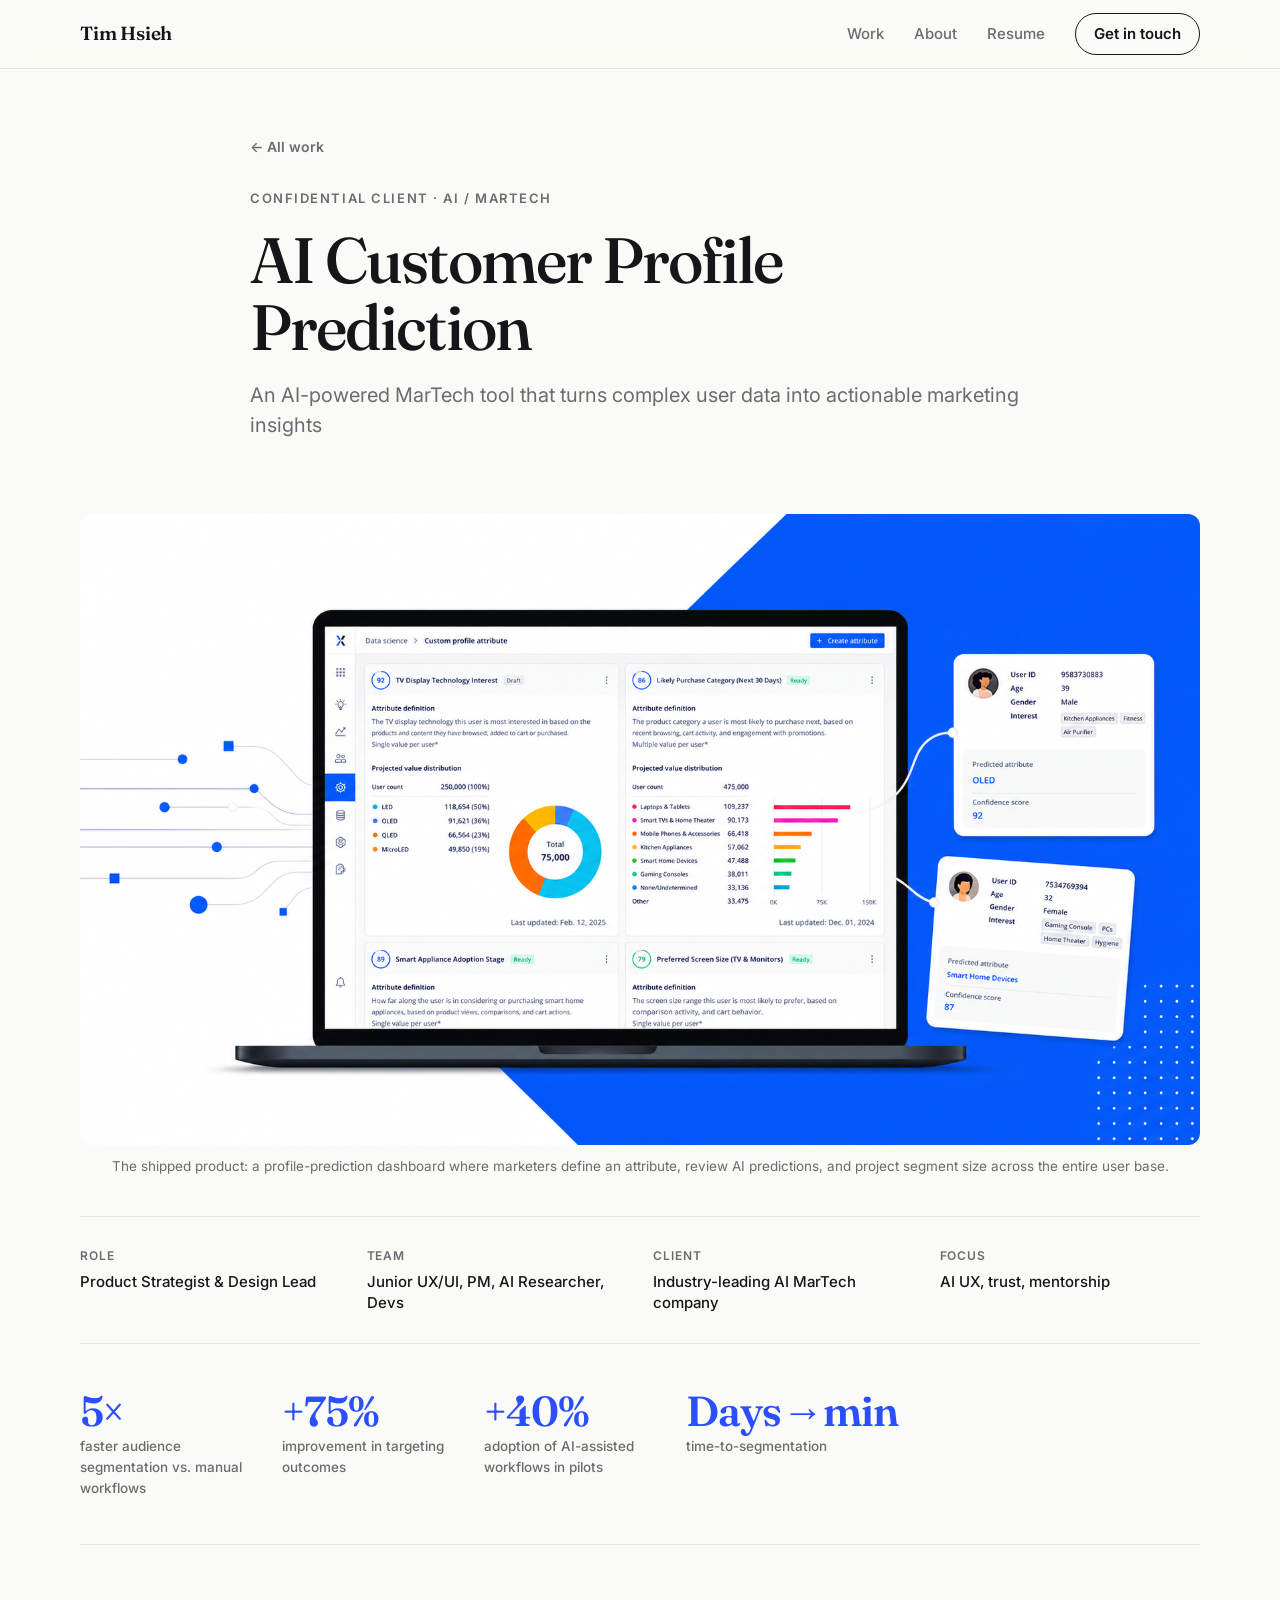
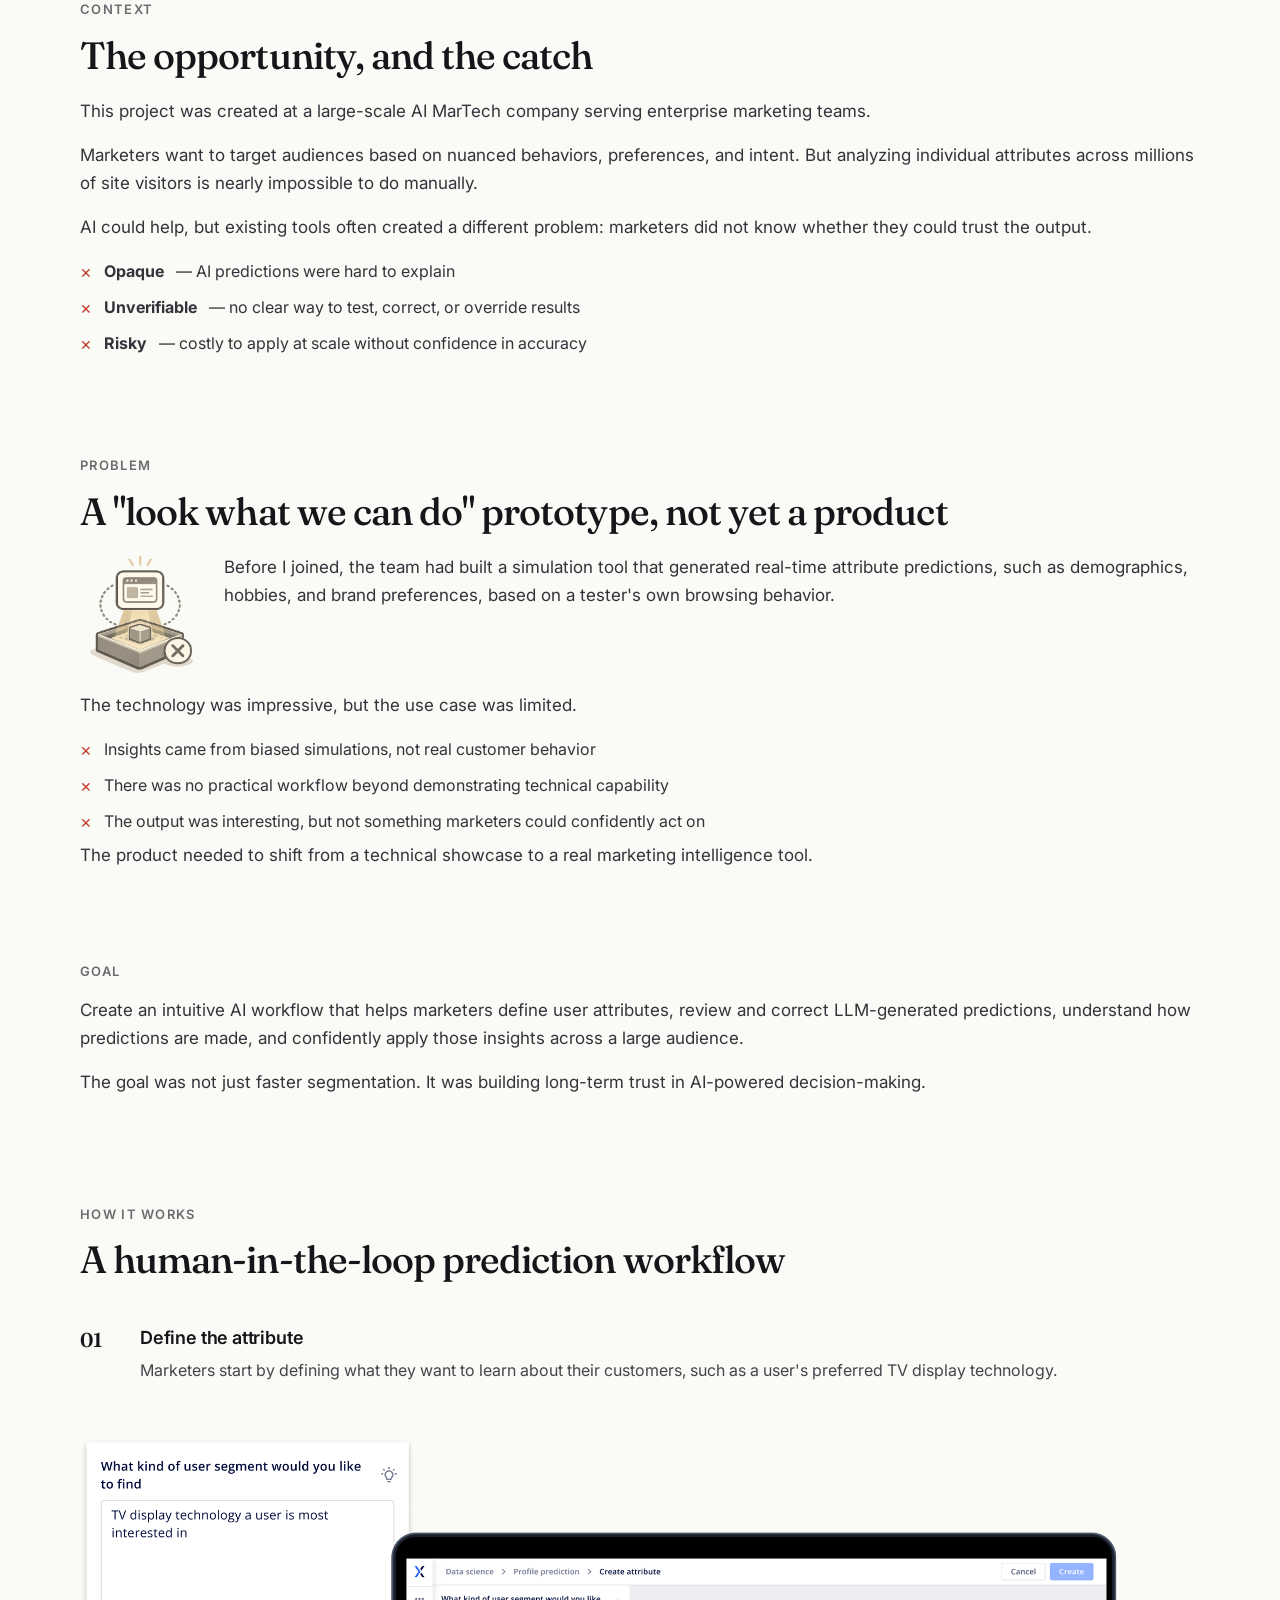
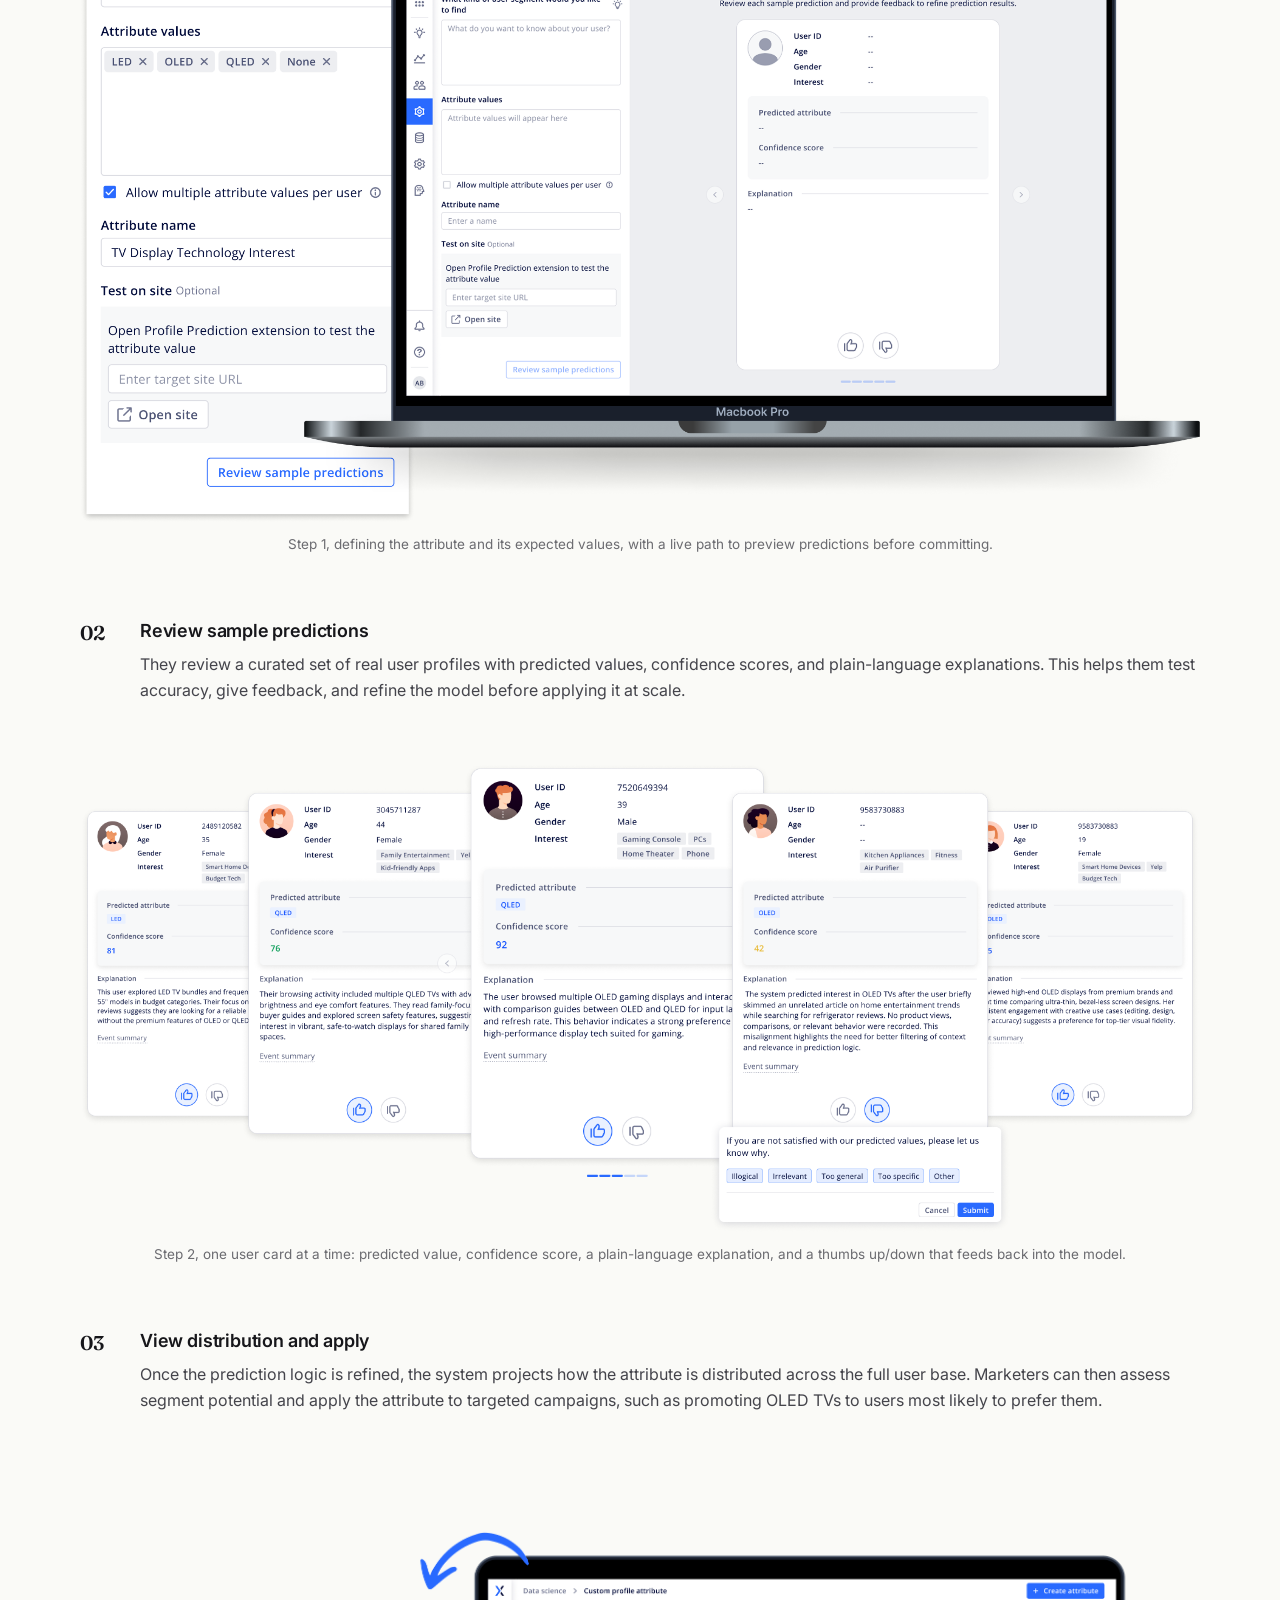
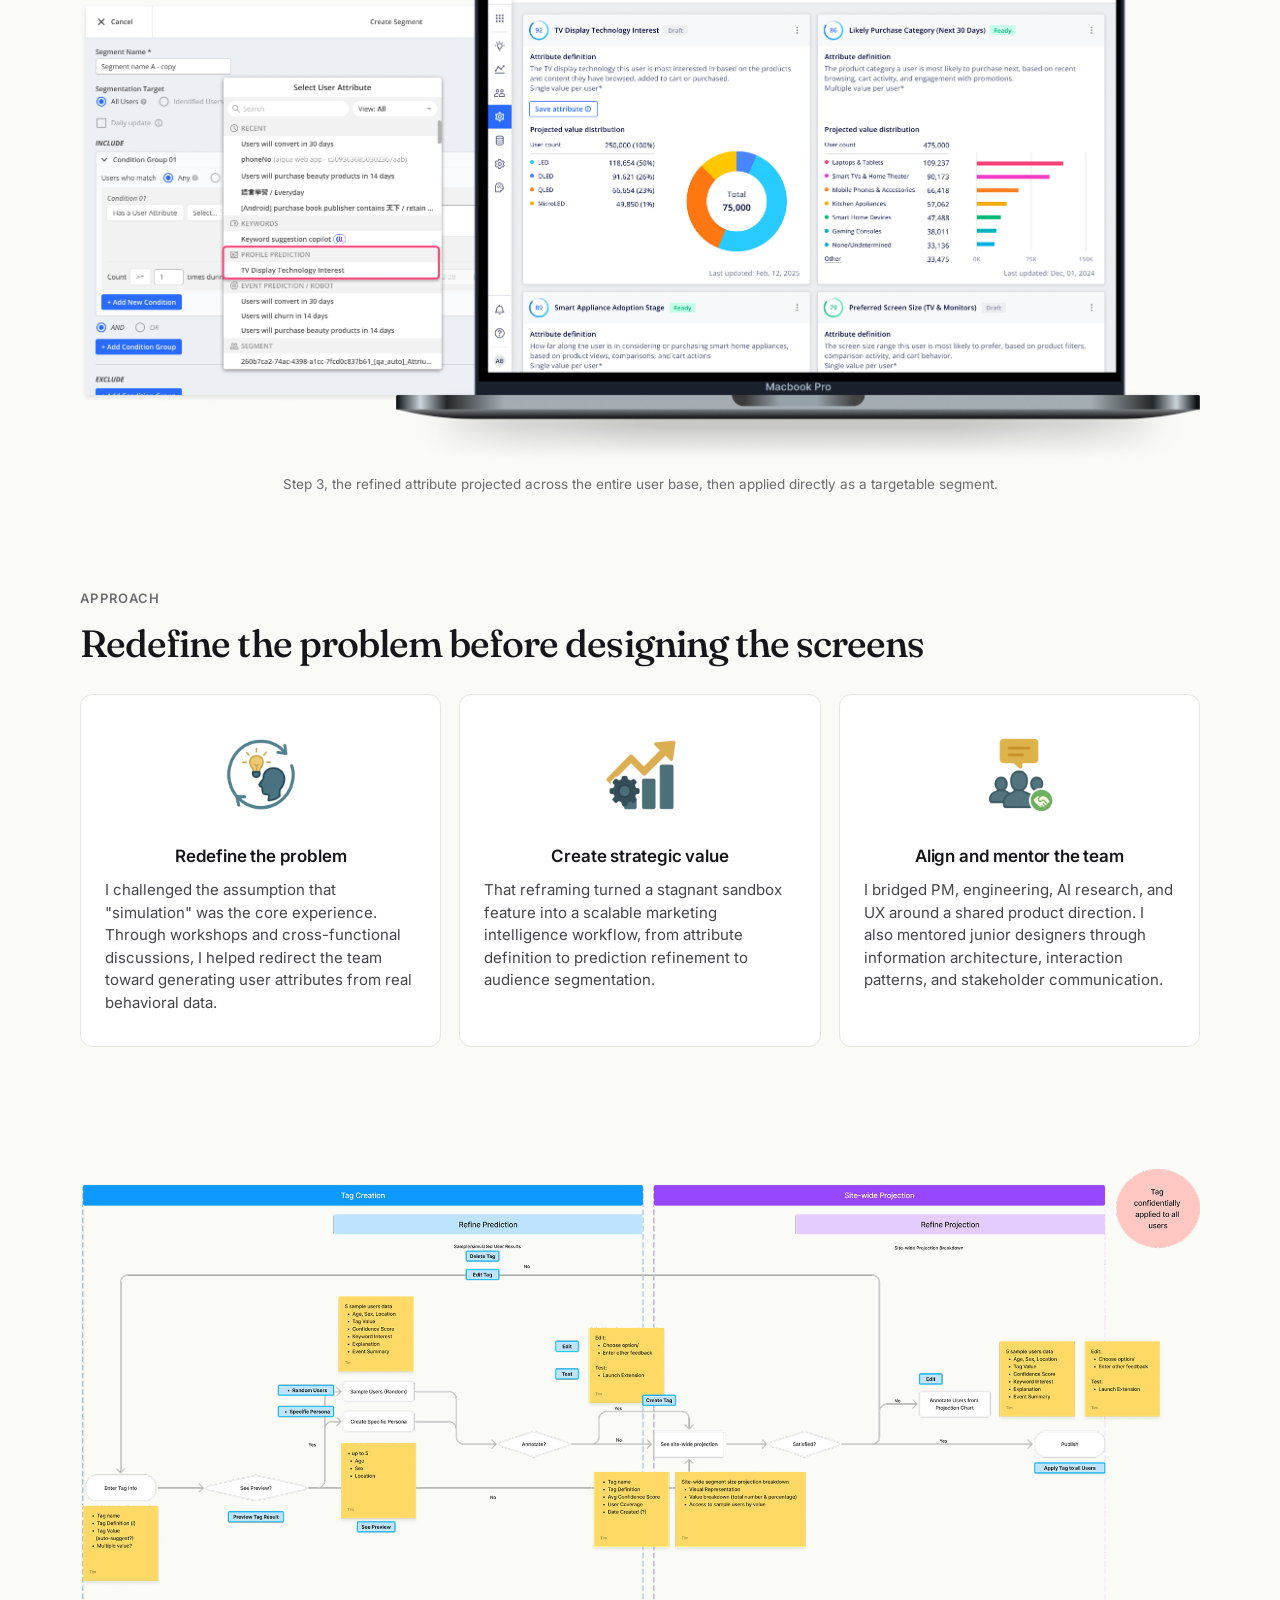
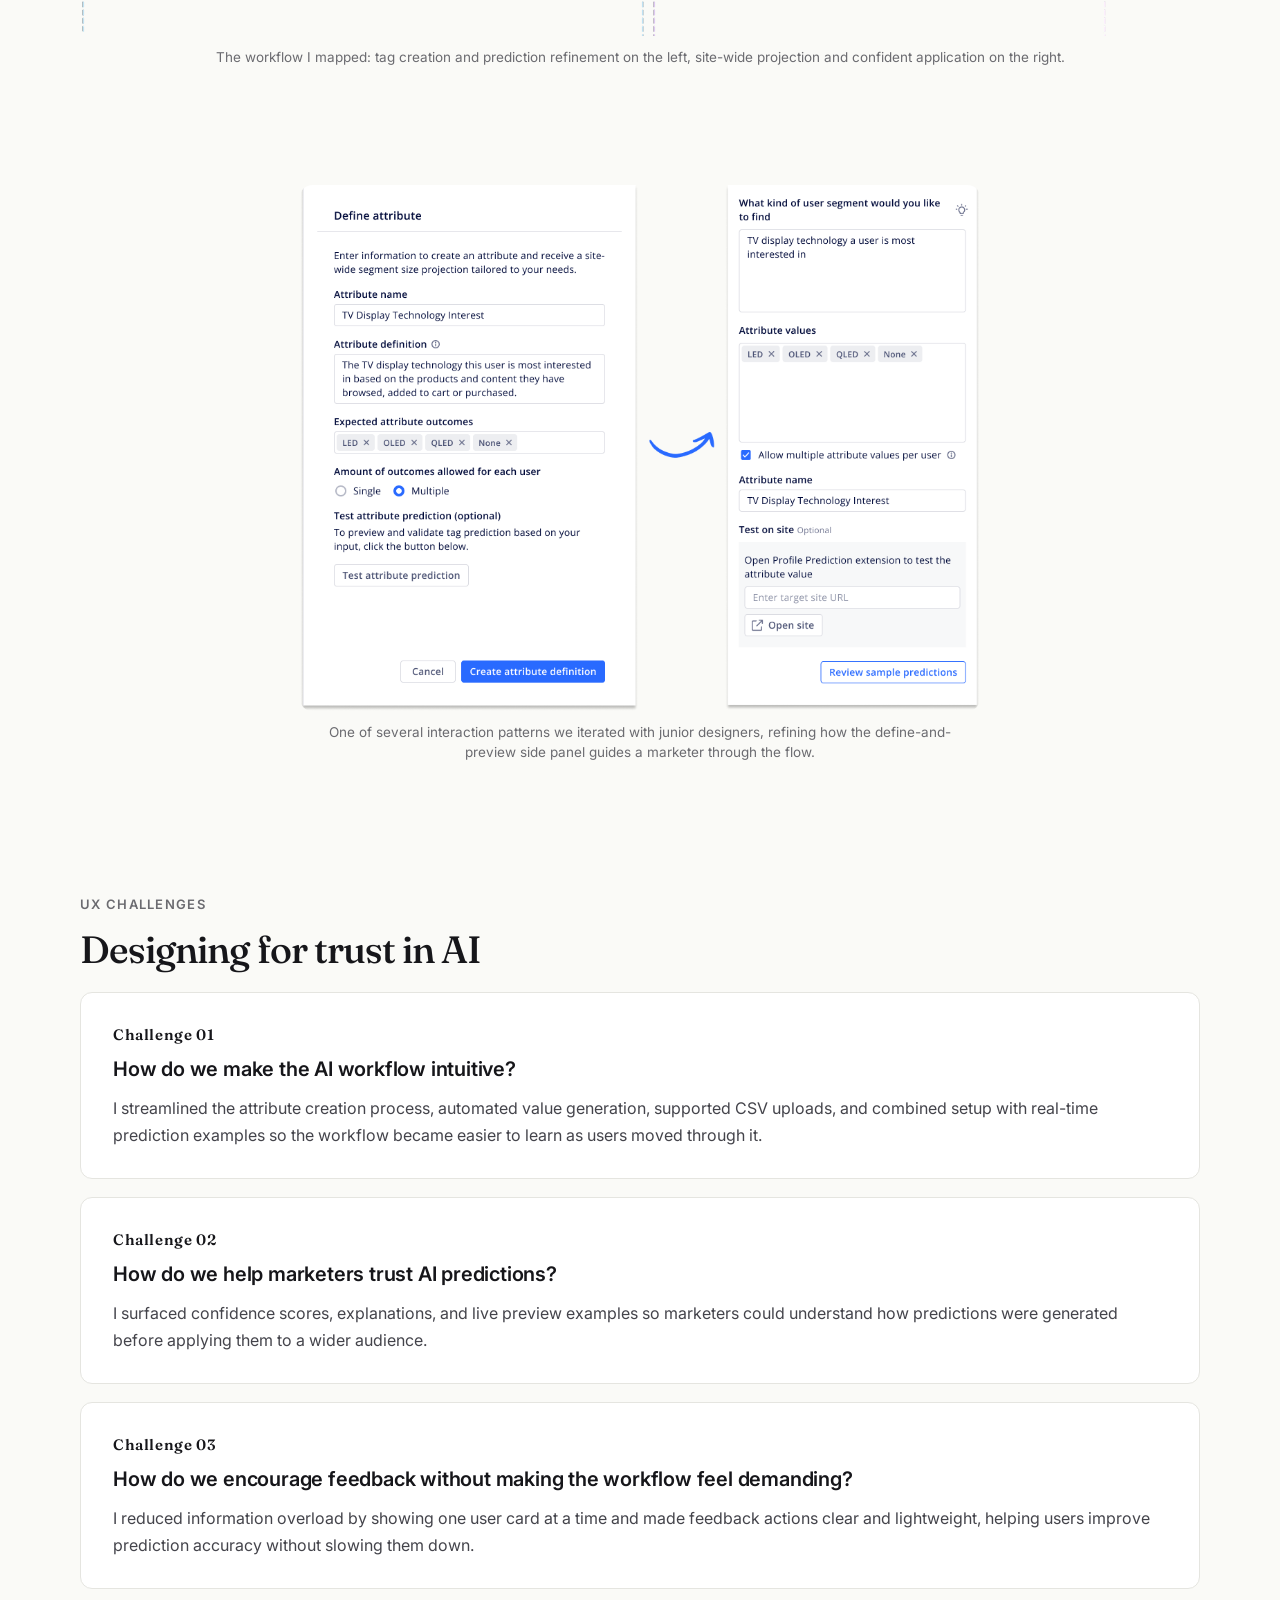
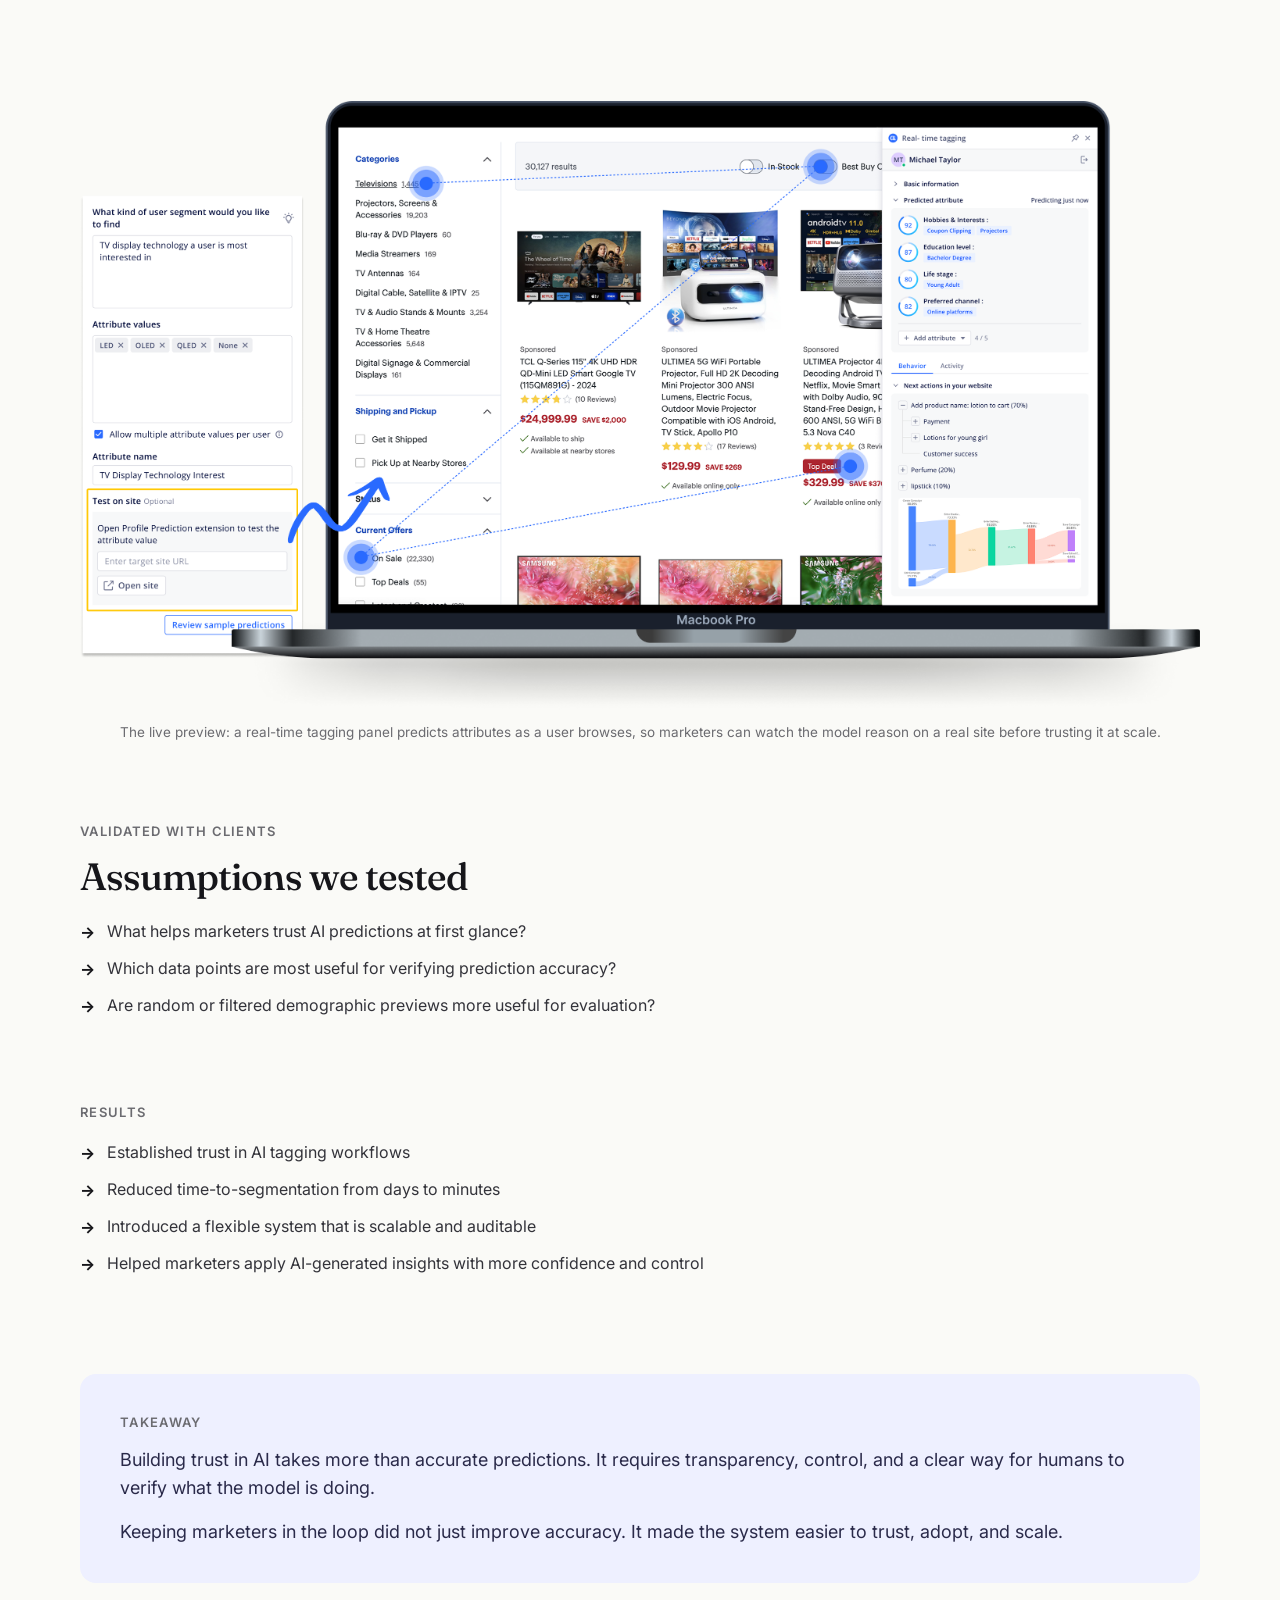
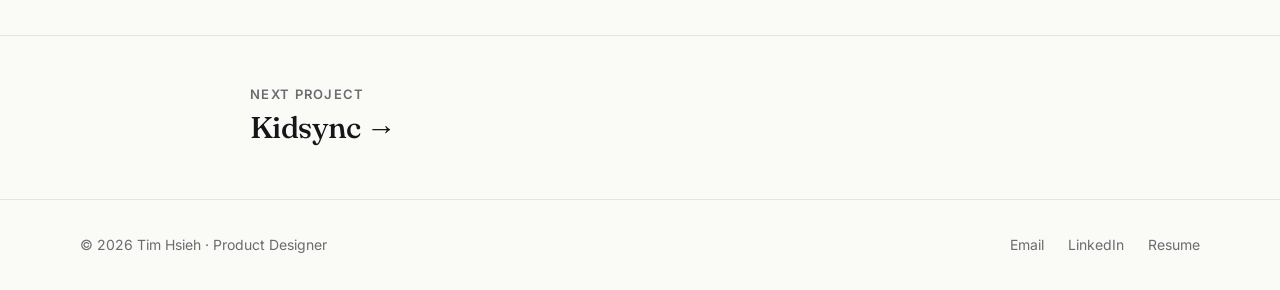
==== ai-profile-prediction.html @ 58801190 "Make Prediction goal a standalone section" ====
<!DOCTYPE html>
<html lang="en">
<head>
<meta charset="UTF-8" />
<meta name="viewport" content="width=device-width, initial-scale=1.0" />
<title>AI Customer Profile Prediction — Tim Hsieh</title>
<meta name="description" content="An AI marketing-intelligence tool that turns complex user data into trustworthy, actionable segments through human-in-the-loop validation. 5x faster segmentation, +75% targeting precision." />
<link rel="preconnect" href="https://fonts.googleapis.com" />
<link rel="preconnect" href="https://fonts.gstatic.com" crossorigin />
<link href="https://fonts.googleapis.com/css2?family=Fraunces:opsz,wght@9..144,400;9..144,500;9..144,600&family=Inter:wght@400;500;600;700&display=swap" rel="stylesheet" />
<link rel="stylesheet" href="styles.css" />
</head>
<body>
<header>
  <div class="wrap nav">
    <a href="index.html" class="brand">Tim Hsieh</a>
    <nav class="nav-links" id="navLinks">
      <a href="index.html#work">Work</a>
      <a href="index.html#about">About</a>
      <a href="Tim_Hsieh_ProductDesigner_Resume.pdf" target="_blank" rel="noopener">Resume</a>
      <a href="index.html#contact" class="nav-cta">Get in touch</a>
    </nav>
    <button class="menu-btn" id="menuBtn" aria-label="Open menu">
      <svg width="20" height="14" viewBox="0 0 20 14" fill="none" aria-hidden="true"><rect width="20" height="2" rx="1" fill="currentColor"/><rect y="6" width="20" height="2" rx="1" fill="currentColor"/><rect y="12" width="20" height="2" rx="1" fill="currentColor"/></svg>
    </button>
  </div>
</header>

<main>
<section class="cs-hero">
  <div class="read">
    <a href="index.html#work" class="cs-back">← All work</a>
    <div class="cs-kicker">Confidential client · AI / MarTech</div>
    <h1>AI Customer Profile Prediction</h1>
    <p class="sub">An AI-powered MarTech tool that turns complex user data into actionable marketing insights</p>
  </div>
</section>

<figure class="cs-fig-wide">
  <img src="img/ai-cover.png" alt="Profile prediction dashboard with projected value distributions and sample user cards" />
  <figcaption>The shipped product: a profile-prediction dashboard where marketers define an attribute, review AI predictions, and project segment size across the entire user base.</figcaption>
</figure>

<div class="wrap">
  <div class="summary">
    <div class="summary-grid">
      <div class="sm"><span class="k">Role</span><span class="v">Product Strategist &amp; Design Lead</span></div>
      <div class="sm"><span class="k">Team</span><span class="v">Junior UX/UI, PM, AI Researcher, Devs</span></div>
      <div class="sm"><span class="k">Client</span><span class="v">Industry-leading AI MarTech company</span></div>
      <div class="sm"><span class="k">Focus</span><span class="v">AI UX, trust, mentorship</span></div>
    </div>
  </div>
</div>

<div class="wrap">
  <div class="metric-band">
    <div class="metric-grid">
      <div class="metric"><span class="n">5×</span><span class="l">faster audience segmentation vs. manual workflows</span></div>
      <div class="metric"><span class="n">+75%</span><span class="l">improvement in targeting outcomes</span></div>
      <div class="metric"><span class="n">+40%</span><span class="l">adoption of AI-assisted workflows in pilots</span></div>
      <div class="metric"><span class="n">Days→min</span><span class="l">time-to-segmentation</span></div>
    </div>
  </div>
</div>

<section class="cs-section">
  <div class="cs-body">
    <div class="eyebrow-sm">Context</div>
    <h2>The opportunity, and the catch</h2>
    <p>This project was created at a large-scale AI MarTech company serving enterprise marketing teams.</p>
    <p>Marketers want to target audiences based on nuanced behaviors, preferences, and intent. But analyzing individual attributes across millions of site visitors is nearly impossible to do manually.</p>
    <p>AI could help, but existing tools often created a different problem: marketers did not know whether they could trust the output.</p>
    <ul class="painlist">
      <li><strong>Opaque</strong> — AI predictions were hard to explain</li>
      <li><strong>Unverifiable</strong> — no clear way to test, correct, or override results</li>
      <li><strong>Risky</strong> — costly to apply at scale without confidence in accuracy</li>
    </ul>
  </div>
</section>

<section class="cs-section tight">
  <div class="cs-body">
    <div class="eyebrow-sm">Problem</div>
    <h2>A "look what we can do" prototype, not yet a product</h2>
    <p style="display:flex;align-items:flex-start;gap:24px"><img src="img/icon-launch.png" alt="" style="width:120px;height:120px;flex-shrink:0;margin-top:2px" /><span>Before I joined, the team had built a simulation tool that generated real-time attribute predictions, such as demographics, hobbies, and brand preferences, based on a tester's own browsing behavior.</span></p>
    <p>The technology was impressive, but the use case was limited.</p>
    <ul class="painlist">
      <li>Insights came from biased simulations, not real customer behavior</li>
      <li>There was no practical workflow beyond demonstrating technical capability</li>
      <li>The output was interesting, but not something marketers could confidently act on</li>
    </ul>
    <p>The product needed to shift from a technical showcase to a real marketing intelligence tool.</p>
  </div>
</section>

<section class="cs-section tight">
  <div class="cs-body">
    <div class="eyebrow-sm">Goal</div>
    <p>Create an intuitive AI workflow that helps marketers define user attributes, review and correct LLM-generated predictions, understand how predictions are made, and confidently apply those insights across a large audience.</p>
    <p>The goal was not just faster segmentation. It was building long-term trust in AI-powered decision-making.</p>
  </div>
</section>

<section class="cs-section">
  <div class="cs-body">
    <div class="eyebrow-sm">How it works</div>
    <h2>A human-in-the-loop prediction workflow</h2>
    <div class="step">
      <div class="si">01</div>
      <div><h3>Define the attribute</h3><p>Marketers start by defining what they want to learn about their customers, such as a user's preferred TV display technology.</p></div>
    </div>
  </div>
  <figure class="cs-fig-wide">
    <img src="img/ai-define.png" alt="Define attribute screen: naming the attribute, setting values, and previewing predictions" />
    <figcaption>Step 1, defining the attribute and its expected values, with a live path to preview predictions before committing.</figcaption>
  </figure>
  <div class="cs-body">
    <div class="step">
      <div class="si">02</div>
      <div><h3>Review sample predictions</h3><p>They review a curated set of real user profiles with predicted values, confidence scores, and plain-language explanations. This helps them test accuracy, give feedback, and refine the model before applying it at scale.</p></div>
    </div>
  </div>
  <figure class="cs-fig-wide">
    <img src="img/ai-review-cards.png" alt="Sample prediction cards showing predicted attribute, confidence score, explanation, and thumbs feedback" />
    <figcaption>Step 2, one user card at a time: predicted value, confidence score, a plain-language explanation, and a thumbs up/down that feeds back into the model.</figcaption>
  </figure>
  <div class="cs-body">
    <div class="step">
      <div class="si">03</div>
      <div><h3>View distribution and apply</h3><p>Once the prediction logic is refined, the system projects how the attribute is distributed across the full user base. Marketers can then assess segment potential and apply the attribute to targeted campaigns, such as promoting OLED TVs to users most likely to prefer them.</p></div>
    </div>
  </div>
</section>

<figure class="cs-fig-wide">
    <img src="img/ai-segmentation.png" alt="Site-wide projected value distribution across the full user base, ready to apply as a segment" />
    <figcaption>Step 3, the refined attribute projected across the entire user base, then applied directly as a targetable segment.</figcaption>
  </figure>

<section class="cs-section">
  <div class="cs-body">
    <div class="eyebrow-sm">Approach</div>
    <h2>Redefine the problem before designing the screens</h2>
    <div class="pillars">
      <div class="pillar">
        <img src="img/icon-ideation.png" alt="" />
        <h3>Redefine the problem</h3>
        <p>I challenged the assumption that "simulation" was the core experience. Through workshops and cross-functional discussions, I helped redirect the team toward generating user attributes from real behavioral data.</p>
      </div>
      <div class="pillar">
        <img src="img/icon-growth.png" alt="" />
        <h3>Create strategic value</h3>
        <p>That reframing turned a stagnant sandbox feature into a scalable marketing intelligence workflow, from attribute definition to prediction refinement to audience segmentation.</p>
      </div>
      <div class="pillar">
        <img src="img/icon-collaboration.png" alt="" />
        <h3>Align and mentor the team</h3>
        <p>I bridged PM, engineering, AI research, and UX around a shared product direction. I also mentored junior designers through information architecture, interaction patterns, and stakeholder communication.</p>
      </div>
    </div>
  </div>
</section>

<figure class="cs-fig-wide">
    <img src="img/ai-flow.png" alt="End-to-end flow from tag creation and prediction refinement to site-wide projection" />
    <figcaption>The workflow I mapped: tag creation and prediction refinement on the left, site-wide projection and confident application on the right.</figcaption>
  </figure>

<section class="cs-section tight">
  <figure class="cs-fig">
    <img src="img/ai-sidepanel.png" alt="Iteration on the side-panel layout for defining an attribute and previewing predictions" />
    <figcaption>One of several interaction patterns we iterated with junior designers, refining how the define-and-preview side panel guides a marketer through the flow.</figcaption>
  </figure>
</section>

<section class="cs-section">
  <div class="cs-body">
    <div class="eyebrow-sm">UX challenges</div>
    <h2>Designing for trust in AI</h2>

    <div class="challenge">
      <div class="num">Challenge 01</div>
      <h3>How do we make the AI workflow intuitive?</h3>
      <p>I streamlined the attribute creation process, automated value generation, supported CSV uploads, and combined setup with real-time prediction examples so the workflow became easier to learn as users moved through it.</p>
    </div>

    <div class="challenge">
      <div class="num">Challenge 02</div>
      <h3>How do we help marketers trust AI predictions?</h3>
      <p>I surfaced confidence scores, explanations, and live preview examples so marketers could understand how predictions were generated before applying them to a wider audience.</p>
    </div>

    <div class="challenge">
      <div class="num">Challenge 03</div>
      <h3>How do we encourage feedback without making the workflow feel demanding?</h3>
      <p>I reduced information overload by showing one user card at a time and made feedback actions clear and lightweight, helping users improve prediction accuracy without slowing them down.</p>
    </div>
  </div>
</section>

<figure class="cs-fig-wide">
    <img src="img/ai-realtime-test.png" alt="Real-time tagging extension predicting attributes live as a user browses a retail site" />
    <figcaption>The live preview: a real-time tagging panel predicts attributes as a user browses, so marketers can watch the model reason on a real site before trusting it at scale.</figcaption>
  </figure>

<section class="cs-section tight">
  <div class="cs-body">
    <div class="eyebrow-sm">Validated with clients</div>
    <h2>Assumptions we tested</h2>
    <ul class="winlist">
      <li>What helps marketers trust AI predictions at first glance?</li>
      <li>Which data points are most useful for verifying prediction accuracy?</li>
      <li>Are random or filtered demographic previews more useful for evaluation?</li>
    </ul>
  </div>
</section>

<section class="cs-section tight">
  <div class="cs-body">
    <div class="eyebrow-sm">Results</div>
    <ul class="winlist">
      <li>Established trust in AI tagging workflows</li>
      <li>Reduced time-to-segmentation from days to minutes</li>
      <li>Introduced a flexible system that is scalable and auditable</li>
      <li>Helped marketers apply AI-generated insights with more confidence and control</li>
    </ul>
  </div>
</section>

<section class="cs-section tight">
  <div class="cs-body">
    <div class="takeaway">
      <div class="eyebrow-sm">Takeaway</div>
      <p>Building trust in AI takes more than accurate predictions. It requires transparency, control, and a clear way for humans to verify what the model is doing.</p>
      <p>Keeping marketers in the loop did not just improve accuracy. It made the system easier to trust, adopt, and scale.</p>
    </div>
  </div>
</section>
</main>

<div class="cs-next">
  <div class="read">
    <a href="kidsync.html">
      <div>
        <div class="lab">Next project</div>
        <div class="ttl">Kidsync →</div>
      </div>
    </a>
  </div>
</div>

<footer>
  <div class="wrap foot">
    <span>© 2026 Tim Hsieh · Product Designer</span>
    <div class="foot-links">
      <a href="mailto:tim.hsieh.design@gmail.com">Email</a>
      <a href="https://linkedin.com/in/timhdesign" target="_blank" rel="noopener">LinkedIn</a>
      <a href="Tim_Hsieh_ProductDesigner_Resume.pdf" target="_blank" rel="noopener">Resume</a>
    </div>
  </div>
</footer>

<script>
  const btn=document.getElementById('menuBtn');
  const links=document.getElementById('navLinks');
  btn.addEventListener('click',()=>links.classList.toggle('open'));
  links.querySelectorAll('a').forEach(a=>a.addEventListener('click',()=>links.classList.remove('open')));
</script>
</body>
</html>
---- styles.css ----
/* ============================================================
   Tim Hsieh — Portfolio shared styles
   ============================================================ */
:root{
  --ink:#16161A;
  --paper:#FAFAF7;
  --accent:#2B4EFF;
  --accent-hover:#1a3de0;
  --accent-soft:#eef0ff;
  --muted:#6B6B70;
  --hair:#E5E5E0;
  --card:#FFFFFF;
  --maxw:1200px;
  --readw:860px;
  --pad:clamp(16px,4vw,40px);
  --display:"Fraunces",Georgia,serif;
  --body:"Inter",system-ui,-apple-system,sans-serif;
  /* radius scale */
  --r-xs:6px;
  --r-sm:12px;
  --r-md:16px;
  --r-lg:24px;
  --r-pill:999px;
  /* spacing scale */
  --space-sm:24px;
  --space-md:48px;
  --space-lg:72px;
  --space-xl:96px;
  --space-2xl:128px;
}
*{box-sizing:border-box;margin:0;padding:0}
html{scroll-behavior:smooth}
body{
  background:var(--paper);
  color:var(--ink);
  font-family:var(--body);
  font-size:17px;
  line-height:1.55;
  -webkit-font-smoothing:antialiased;
  overflow-x:hidden;
}
a{color:inherit;text-decoration:none}
img{max-width:100%;display:block}

/* ---- layout containers ---- */
.wrap{max-width:var(--maxw);margin:0 auto;padding:0 var(--pad)}
.read{max-width:var(--readw);margin:0 auto;padding:0 var(--pad)}

/* ---------- NAV ---------- */
header{position:sticky;top:0;z-index:50;background:rgba(250,250,247,.82);backdrop-filter:saturate(180%) blur(12px);border-bottom:1px solid var(--hair)}
.nav{display:flex;align-items:center;justify-content:space-between;height:68px}
.brand{font-family:var(--display);font-weight:600;font-size:19px;letter-spacing:-.01em}
.nav-links{display:flex;gap:30px;align-items:center;font-size:15px;font-weight:500}
.nav-links a{color:var(--muted);transition:color .15s}
.nav-links a:hover{color:var(--ink)}
.nav-cta{border:1px solid var(--ink);border-radius:var(--r-pill);padding:8px 18px;color:var(--ink)!important;font-weight:600;transition:background .15s,color .15s}
.nav-cta:hover{background:var(--ink);color:var(--paper)!important}
.menu-btn{display:none;background:none;border:none;cursor:pointer;color:var(--ink);padding:4px;line-height:1}

/* ---------- BUTTONS ---------- */
.btn{display:inline-flex;align-items:center;gap:9px;font-weight:600;font-size:15px;border-radius:var(--r-pill);padding:13px 26px;transition:background .15s,border-color .15s,color .15s}
.btn-primary{background:var(--accent);color:#fff}
.btn-primary:hover{background:var(--accent-hover)}
.btn-ghost{border:1px solid var(--hair);color:var(--ink);background:var(--card)}
.btn-ghost:hover{border-color:var(--ink)}

/* ---------- FOCUS STATES ---------- */
:focus-visible{outline:2px solid var(--accent);outline-offset:3px;border-radius:var(--r-xs)}
.card:focus-visible{outline-offset:2px}
.btn:focus-visible{border-radius:var(--r-pill)}

/* ---------- FOOTER ---------- */
footer{border-top:1px solid var(--hair);padding:34px 0;margin-top:0}
.foot{display:flex;justify-content:space-between;align-items:center;flex-wrap:wrap;gap:14px;font-size:14px;color:var(--muted)}
.foot a{color:var(--muted);transition:color .15s}
.foot a:hover{color:var(--ink)}
.foot-links{display:flex;gap:24px}

/* ---------- CASE STUDY HERO ---------- */
.cs-hero{padding:64px 0 34px}
.cs-back{font-size:14px;font-weight:600;color:var(--muted);display:inline-flex;gap:7px;align-items:center;margin-bottom:30px;transition:color .15s}
.cs-back:hover{color:var(--ink)}
.cs-kicker{font-size:13px;font-weight:600;letter-spacing:.12em;text-transform:uppercase;color:var(--muted);margin-bottom:18px}
.cs-hero h1{font-family:var(--display);font-weight:500;font-size:clamp(36px,5.5vw,64px);line-height:1.05;letter-spacing:-.03em;max-width:18ch;margin-bottom:20px}
.cs-hero .sub{font-size:clamp(17px,2vw,20px);color:var(--muted);max-width:60ch;line-height:1.5}

/* summary band */
.summary{border-top:1px solid var(--hair);border-bottom:1px solid var(--hair);padding:30px 0;margin:34px 0 0}
.summary-grid{display:grid;grid-template-columns:repeat(4,1fr);gap:26px}
.sm{display:flex;flex-direction:column;gap:5px}
.sm .k{font-size:12px;font-weight:600;letter-spacing:.08em;text-transform:uppercase;color:var(--muted)}
.sm .v{font-size:15px;font-weight:500;line-height:1.4}

/* metric row */
.metric-band{padding:46px 0;border-bottom:1px solid var(--hair)}
.metric-grid{display:flex;flex-wrap:wrap;gap:40px}
.metric{display:flex;flex-direction:column;gap:4px}
.metric .n{font-family:var(--display);font-weight:600;font-size:clamp(30px,4vw,42px);letter-spacing:-.02em;color:var(--accent);line-height:1}
.metric .l{font-size:13.5px;color:var(--muted);font-weight:500;max-width:18ch}

/* body sections */
.cs-section{padding:54px 0}
.cs-section.tight{padding:38px 0}
.cs-section h2{font-family:var(--display);font-weight:500;font-size:clamp(26px,3.4vw,38px);letter-spacing:-.025em;margin-bottom:20px;line-height:1.15}
.cs-section h3{font-size:19px;font-weight:600;margin:30px 0 10px;letter-spacing:-.01em}
.cs-section p{color:#33333a;font-size:17px;line-height:1.65;margin-bottom:16px}
.cs-section p .lead{font-weight:500}
.eyebrow-sm{font-size:13px;font-weight:600;letter-spacing:.1em;text-transform:uppercase;color:var(--muted);margin-bottom:14px}

/* case video */
.case-video{max-width:var(--maxw);padding:0 var(--pad);margin:32px auto 0}
.case-video__media{display:block;width:100%;height:auto;border-radius:var(--r-md)}

/* goal cards */
.goal-grid{display:grid;grid-template-columns:1fr 1fr;gap:32px;margin-top:28px}
.goal-card{padding-top:22px}
.goal-num{font-size:12px;font-weight:600;letter-spacing:.12em;text-transform:uppercase;color:var(--muted);margin-bottom:12px}
.goal-label{font-family:var(--display);font-size:clamp(18px,2vw,22px);font-weight:500;font-style:italic;letter-spacing:-.01em;color:var(--ink);margin-bottom:12px}
.goal-card p{font-size:15.5px;color:#44444b;line-height:1.6;margin:0}
@media(max-width:860px){.goal-grid{grid-template-columns:1fr;gap:24px}}

/* pain / win lists */
.painlist{list-style:none;display:grid;gap:12px;margin:18px 0 8px}
.painlist li{display:flex;gap:12px;align-items:flex-start;font-size:16px;color:#33333a;line-height:1.5}
.painlist li::before{content:"✕";color:#c0392b;font-weight:700;flex-shrink:0;font-size:14px;margin-top:3px}
.winlist{list-style:none;display:grid;gap:12px;margin:18px 0 8px}
.winlist li{display:flex;gap:12px;align-items:flex-start;font-size:16px;color:#33333a;line-height:1.5}
.winlist li::before{content:"→";color:var(--ink);font-weight:700;flex-shrink:0;margin-top:1px}

/* callout */
.callout{background:var(--ink);color:#eaeaef;border-radius:var(--r-md);padding:38px 40px;margin:14px 0 6px}
.callout .q{font-family:var(--display);font-size:clamp(20px,2.6vw,27px);line-height:1.3;font-weight:500;color:#fff;margin-bottom:14px;font-style:italic}
.callout p{color:#e8e8f0;font-size:16px;margin-bottom:0}

/* design challenges */
.challenge{border:1px solid var(--hair);border-radius:var(--r-sm);padding:30px 32px;margin-bottom:18px;background:var(--card)}
.challenge .num{font-family:var(--display);font-size:15px;font-weight:600;color:var(--ink);letter-spacing:.04em;margin-bottom:8px}
.challenge h3{margin:0 0 10px;font-size:20px}
.challenge p{margin-bottom:0;font-size:16px;color:#44444b}

/* challenge image pair */
.copilot-challenge-image-pair{display:flex;gap:clamp(20px,3vw,32px);margin:24px 0 72px;align-items:flex-start}
.copilot-challenge-image-pair__item{min-width:0}
.copilot-challenge-image-pair__item:first-child{flex:1463}
.copilot-challenge-image-pair__item:last-child{flex:3170}
.copilot-challenge-image-pair__media{width:100%;height:auto;display:block;border-radius:var(--r-sm)}
.copilot-challenge-image-pair .copilot-challenge-image-pair__caption{font-size:13.5px;color:var(--muted);margin-top:12px;margin-bottom:0;line-height:1.45;text-align:center;padding:0 4px}
@media(max-width:760px){
  .copilot-challenge-image-pair{flex-direction:column;margin-bottom:48px}
  .copilot-challenge-image-pair__item:first-child,
  .copilot-challenge-image-pair__item:last-child{flex:none;width:100%}
}

/* challenge evolution row */
.copilot-challenge-evolution{display:flex;gap:clamp(16px,2vw,24px);margin:24px 0 72px;align-items:center}
.copilot-challenge-evolution__item{min-width:0;align-self:flex-start}
.copilot-challenge-evolution__arrow{flex-shrink:0;font-size:20px;color:var(--muted);line-height:1;user-select:none}
.copilot-challenge-evolution__media{width:100%;height:auto;display:block;border-radius:var(--r-sm)}
.copilot-challenge-evolution .copilot-challenge-evolution__caption{font-size:13.5px;color:var(--muted);margin-top:12px;margin-bottom:0;line-height:1.45;text-align:center;padding:0 4px}
@media(max-width:760px){
  .copilot-challenge-evolution{flex-direction:column;margin-bottom:48px}
  .copilot-challenge-evolution__item{flex:none;width:100%;align-self:auto}
}
.copilot-challenge-evolution--stacked{flex-direction:column;align-items:stretch}
.copilot-challenge-evolution--stacked .copilot-challenge-evolution__arrow{align-self:center}
.copilot-challenge-evolution--stacked .copilot-challenge-evolution__item--centered-half{width:50%;align-self:center}
@media(max-width:760px){
  .copilot-challenge-evolution--stacked .copilot-challenge-evolution__item--centered-half{width:100%;align-self:stretch}
}

/* steps */
.step{display:grid;grid-template-columns:42px 1fr;gap:18px;padding:22px 0;border-bottom:1px solid var(--hair)}
.step:last-child{border-bottom:none}
.step .si{font-family:var(--display);font-size:20px;font-weight:600;color:var(--ink)}
.step h3{margin:0 0 6px;font-size:18px}
.step p{margin-bottom:0;font-size:16px;color:#44444b}

/* placeholder */
.imgph{background:linear-gradient(135deg,var(--accent-soft),#f6f4ee);border:1px dashed #c7cbe0;border-radius:var(--r-sm);min-height:260px;display:flex;align-items:center;justify-content:center;color:#8b8fa6;font-size:13px;font-weight:500;text-align:center;padding:24px;margin:22px 0}

/* icon pillar cards */
.pillars{display:grid;grid-template-columns:repeat(3,1fr);gap:18px;margin:28px 0}
.pillar{background:var(--card);border:1px solid var(--hair);border-radius:var(--r-sm);padding:32px 24px;text-align:center;display:flex;flex-direction:column;align-items:center}
.pillar img{width:96px;height:96px;object-fit:contain;margin-bottom:20px}
.pillar h3{font-size:17px;font-weight:600;margin:0 0 10px;letter-spacing:-.01em}
.pillar p{font-size:15px;color:#44444b;line-height:1.5;margin:0;text-align:left}

/* ============================================================
   FIGURES — two tiers, both fully responsive
   .cs-fig        → standard screenshot, stays within 760px
   .cs-fig-wide   → major screenshot, stretches to --maxw
   ============================================================ */

/* shared figure base */
figure.cs-fig,
figure.cs-fig-wide{
  margin:40px auto;
  width:100%;
}
figure.cs-fig img,
figure.cs-fig-wide img{
  width:100%;
  max-width:100%;
  display:block;
  border-radius:var(--r-sm);
}
figure.cs-fig figcaption,
figure.cs-fig-wide figcaption{
  font-size:13.5px;
  color:var(--muted);
  margin-top:12px;
  line-height:1.45;
  text-align:center;
  padding:0 4px;
}

/* standard: constrained to 760px */
figure.cs-fig{
  max-width:760px;
  padding:0 var(--pad);
}

/* wide: stretches to full content width */
figure.cs-fig-wide{
  max-width:var(--maxw);
  padding:0 var(--pad);
}

/* wide wrapper passthrough (HTML compatibility) */
.cs-fig-wide-wrap{
  width:100%;
  overflow-x:hidden;
}

/* ============================================================
   FEATURE ROW — paired image + copy, 7/3 split
   ============================================================ */
.feature-row{
  max-width:var(--maxw);
  margin:56px auto;
  padding:0 var(--pad);
  display:grid;
  grid-template-columns:7fr 3fr;
  gap:clamp(32px,5vw,64px);
  align-items:center;
}
.feature-row.reverse{grid-template-columns:3fr 7fr}
.feature-row.reverse .feature-media{order:2}
.feature-row.reverse .feature-copy{order:1}
.feature-media{min-width:0}
.feature-phone{
  width:100%;
  max-height:720px;
  object-fit:contain;
  border-radius:var(--r-sm);
}
.feature-copy{min-width:0}
.feature-copy .si{
  font-family:var(--display);
  font-size:20px;
  font-weight:600;
  color:var(--ink);
  margin-bottom:12px;
}
.feature-copy h3{font-size:21px;font-weight:600;margin:0 0 10px;letter-spacing:-.01em}
.feature-copy p{font-size:16px;color:#44444b;line-height:1.6;margin:0}
.feature-caption{
  font-size:13.5px;
  color:var(--muted);
  line-height:1.45;
  text-align:center;
  margin-top:12px;
}
@media(max-width:860px){
  .feature-row,
  .feature-row.reverse{grid-template-columns:1fr;margin:36px auto}
  .feature-row.reverse .feature-media,
  .feature-row.reverse .feature-copy{order:initial}
  .feature-media{order:1}
  .feature-copy{order:2}
  .feature-phone{max-height:560px}
}

/* ============================================================
   CS-ROW — two-column editorial layout
   .cs-row         text left 40% / diagram right 60%
   .cs-row.flip    phone left 40% / text right 60% (order swap)
   .cs-row.product text left 60% / phone right 40%
   ============================================================ */
.cs-row{
  display:grid;
  grid-template-columns:2fr 3fr;
  gap:clamp(32px,4vw,56px);
  max-width:var(--maxw);
  margin:48px auto;
  padding:0 var(--pad);
  align-items:start;
}
.cs-row.product{grid-template-columns:3fr 2fr;align-items:center}
.cs-row.flip .cs-row-media{order:-1}
.cs-row.flip{align-items:center}
.cs-row.cover{align-items:stretch}
.cs-row.cover .cs-row-media{display:flex;flex-direction:column}
.cs-row.cover .cs-row-media img{flex:1;object-fit:cover;min-height:200px}
.cs-row.media-70{grid-template-columns:30fr 70fr;align-items:center}
.cs-row.media-80{grid-template-columns:20fr 80fr;align-items:center}
@media(max-width:860px){.cs-row.media-70 .cs-row-media{order:1}.cs-row.media-80 .cs-row-media{order:1}.cs-row.img-right .cs-row-media{order:1}}
.cs-row-media img{width:100%;border-radius:var(--r-sm);display:block}
/* h2 inside a copy column (Problem, Synthesis): tighten bottom gap before body text */
.cs-row-copy h2{margin-bottom:14px}
/* h3 as first child in copy column: remove the 30px top push */
.cs-row-copy>h3:first-child{margin-top:0}
.cs-row-copy .si{
  font-family:var(--display);
  font-size:20px;font-weight:600;
  color:var(--ink);
  margin-bottom:12px;
  display:block;
}
.cs-row-copy h3{font-size:21px;font-weight:600;margin:0 0 10px;letter-spacing:-.01em}
.cs-row-copy p{font-size:16px;color:#44444b;line-height:1.6;margin:0 0 12px}
.cs-row-copy p:last-child{margin-bottom:0}
.cs-row-copy .callout p{color:#e8e8f0}
.cs-row-copy ol{font-size:15.5px;color:#44444b;line-height:1.55;margin:0 0 14px 18px}
.cs-row-copy ul{list-style:none;font-size:15.5px;color:#44444b;line-height:1.7;margin:0 0 8px}
.cs-row-copy .r-label{font-size:14px;font-weight:600;color:var(--ink);margin:14px 0 8px;display:block}
@media(max-width:860px){
  .cs-row,.cs-row.product{
    grid-template-columns:1fr;
    margin:32px auto;
    gap:20px;
  }
  .cs-row .cs-row-media{order:-1}
}

/* ============================================================
   FIG-PAIR — two equal side-by-side figures
   ============================================================ */
.fig-pair{
  display:grid;
  grid-template-columns:1fr 1fr;
  gap:clamp(20px,3vw,32px);
  max-width:var(--maxw);
  margin:40px auto;
  padding:0 var(--pad);
  align-items:start;
}
.fig-pair figure{margin:0;width:100%}
.fig-pair figure img{width:100%;border-radius:var(--r-sm);display:block}
.fig-pair figcaption{font-size:13.5px;color:var(--muted);margin-top:10px;line-height:1.45}
@media(max-width:760px){.fig-pair{grid-template-columns:1fr;gap:24px}}

/* Tighten vertical rhythm between read block and following media */
.cs-section .read + .cs-row,
.cs-section .read + figure.cs-fig,
.cs-section .read + figure.cs-fig-wide,
.cs-section .read + .fig-pair{margin-top:32px}
figure.cs-fig-wide + figure.cs-fig-wide{margin-top:24px}

/* ============================================================
   CS-INTRO — section header at the same 1200px boundary as
   .cs-row and .cs-fig-wide; fixes left-edge misalignment vs .read
   ============================================================ */
.cs-intro{
  max-width:var(--maxw);
  margin:0 auto;
  padding:0 var(--pad);
}
.cs-intro p{max-width:62ch}
.cs-section .cs-intro + .cs-row,
.cs-section .cs-intro + figure.cs-fig,
.cs-section .cs-intro + figure.cs-fig-wide,
.cs-section .cs-intro + .fig-pair{margin-top:32px}
.cs-section .cs-intro + .read{margin-top:28px}

/* ============================================================
   CS-BODY — wide editorial wrapper for title + copy sections
   Same 1200px boundary as .cs-row; body copy is left-anchored
   to the content grid instead of sitting in a narrow centered column.
   ============================================================ */
.cs-body{
  max-width:var(--maxw);
  margin:0 auto;
  padding:0 var(--pad);
}
.cs-section .cs-body + .cs-row,
.cs-section .cs-body + figure.cs-fig,
.cs-section .cs-body + figure.cs-fig-wide,
.cs-section .cs-body + .fig-pair{margin-top:32px}

/* Captions inside cs-row-media (when img is wrapped in <figure>) */
.cs-row-media figure{margin:0}
.cs-row-media figcaption{font-size:13.5px;color:var(--muted);margin-top:10px;line-height:1.45;text-align:left}
/* How It Works: anchor media column to top so captions align consistently under each image */
.how-it-works .cs-row-media{align-self:start}
/* How It Works: match caption style to Design Process cs-fig-wide figcaption exactly */
.how-it-works .cs-row-media figcaption{margin-top:12px;text-align:center;padding:0 4px}
.ctx-badge{display:flex;align-items:center;justify-content:center}
.ctx-badge img{max-width:100%;height:auto;max-height:160px;object-fit:contain}

/* takeaway */
.takeaway{background:var(--accent-soft);border-radius:var(--r-md);padding:38px 40px;margin:14px 0}
.takeaway .eyebrow-sm{color:var(--muted)}
.takeaway p{font-size:18px;color:#2a2a4a;margin-bottom:0;line-height:1.55}
.takeaway p+p{margin-top:16px}

/* next project */
.cs-next{border-top:1px solid var(--hair);padding:48px 0}
.cs-next a{display:flex;justify-content:space-between;align-items:center;gap:20px;flex-wrap:wrap}
.cs-next .lab{font-size:13px;font-weight:600;letter-spacing:.1em;text-transform:uppercase;color:var(--muted)}
.cs-next .ttl{font-family:var(--display);font-size:clamp(22px,3vw,30px);font-weight:500;letter-spacing:-.02em;transition:color .15s}
.cs-next a:hover .ttl{color:var(--accent)}

/* ============================================================
   RESPONSIVE BREAKPOINTS
   1440 desktop  → variables handle it, no override needed
   1024 tablet landscape
    768 tablet portrait
    680 pillars collapse
    480 small tablet / large phone
    390 small phone
   ============================================================ */

/* 1024px — tablet landscape */
@media(max-width:1024px){
  .summary-grid{grid-template-columns:repeat(4,1fr)}
  .metric-grid{gap:30px}
}

/* 860px — nav collapse, layout tighten */
@media(max-width:860px){
  .nav-links{
    display:none;
    position:absolute;top:68px;left:0;right:0;
    background:var(--paper);
    flex-direction:column;gap:0;
    border-bottom:1px solid var(--hair);
    padding:8px 0;
  }
  .nav-links.open{display:flex}
  .nav-links a{padding:13px 28px;width:100%}
  .nav-links .nav-cta{margin:10px 28px;width:auto;text-align:center}
  .menu-btn{display:block}
  .summary-grid{grid-template-columns:1fr 1fr;gap:20px}
  .metric-grid{gap:22px}
  .callout,.takeaway{padding:28px 24px}
  .challenge{padding:22px 20px}
  figure.cs-fig,
  figure.cs-fig-wide{margin:28px auto}
}

/* 768px — tablet portrait */
@media(max-width:768px){
  .cs-section{padding:40px 0}
  .cs-section.tight{padding:28px 0}
  .metric-grid{gap:18px}
  .summary-grid{grid-template-columns:1fr 1fr;gap:16px}
}

/* 680px — pillars stack */
@media(max-width:680px){
  .pillars{grid-template-columns:1fr}
  .pillar{flex-direction:row;text-align:left;gap:20px;padding:24px 20px}
  .pillar img{width:64px;height:64px;margin-bottom:0;flex-shrink:0}
}

/* 480px — phones */
@media(max-width:480px){
  :root{--pad:16px}
  .summary-grid{grid-template-columns:1fr 1fr}
  .metric-grid{gap:16px}
  .cs-hero{padding:44px 0 24px}
  .callout,.takeaway{padding:24px 18px;border-radius:var(--r-sm)}
  .challenge{padding:18px 16px;border-radius:var(--r-xs)}
  figure.cs-fig,
  figure.cs-fig-wide{margin:20px auto}
  figure.cs-fig img,
  figure.cs-fig-wide img{border-radius:var(--r-xs)}
  .step{grid-template-columns:32px 1fr;gap:12px}
}

/* 390px — small phones */
@media(max-width:390px){
  body{font-size:16px}
  .summary-grid{grid-template-columns:1fr 1fr;gap:12px}
  .sm .v{font-size:14px}
  .metric .n{font-size:26px}
  .pillars{gap:12px}
  .pillar img{width:52px;height:52px}
  .btn{padding:11px 20px;font-size:14px}
}
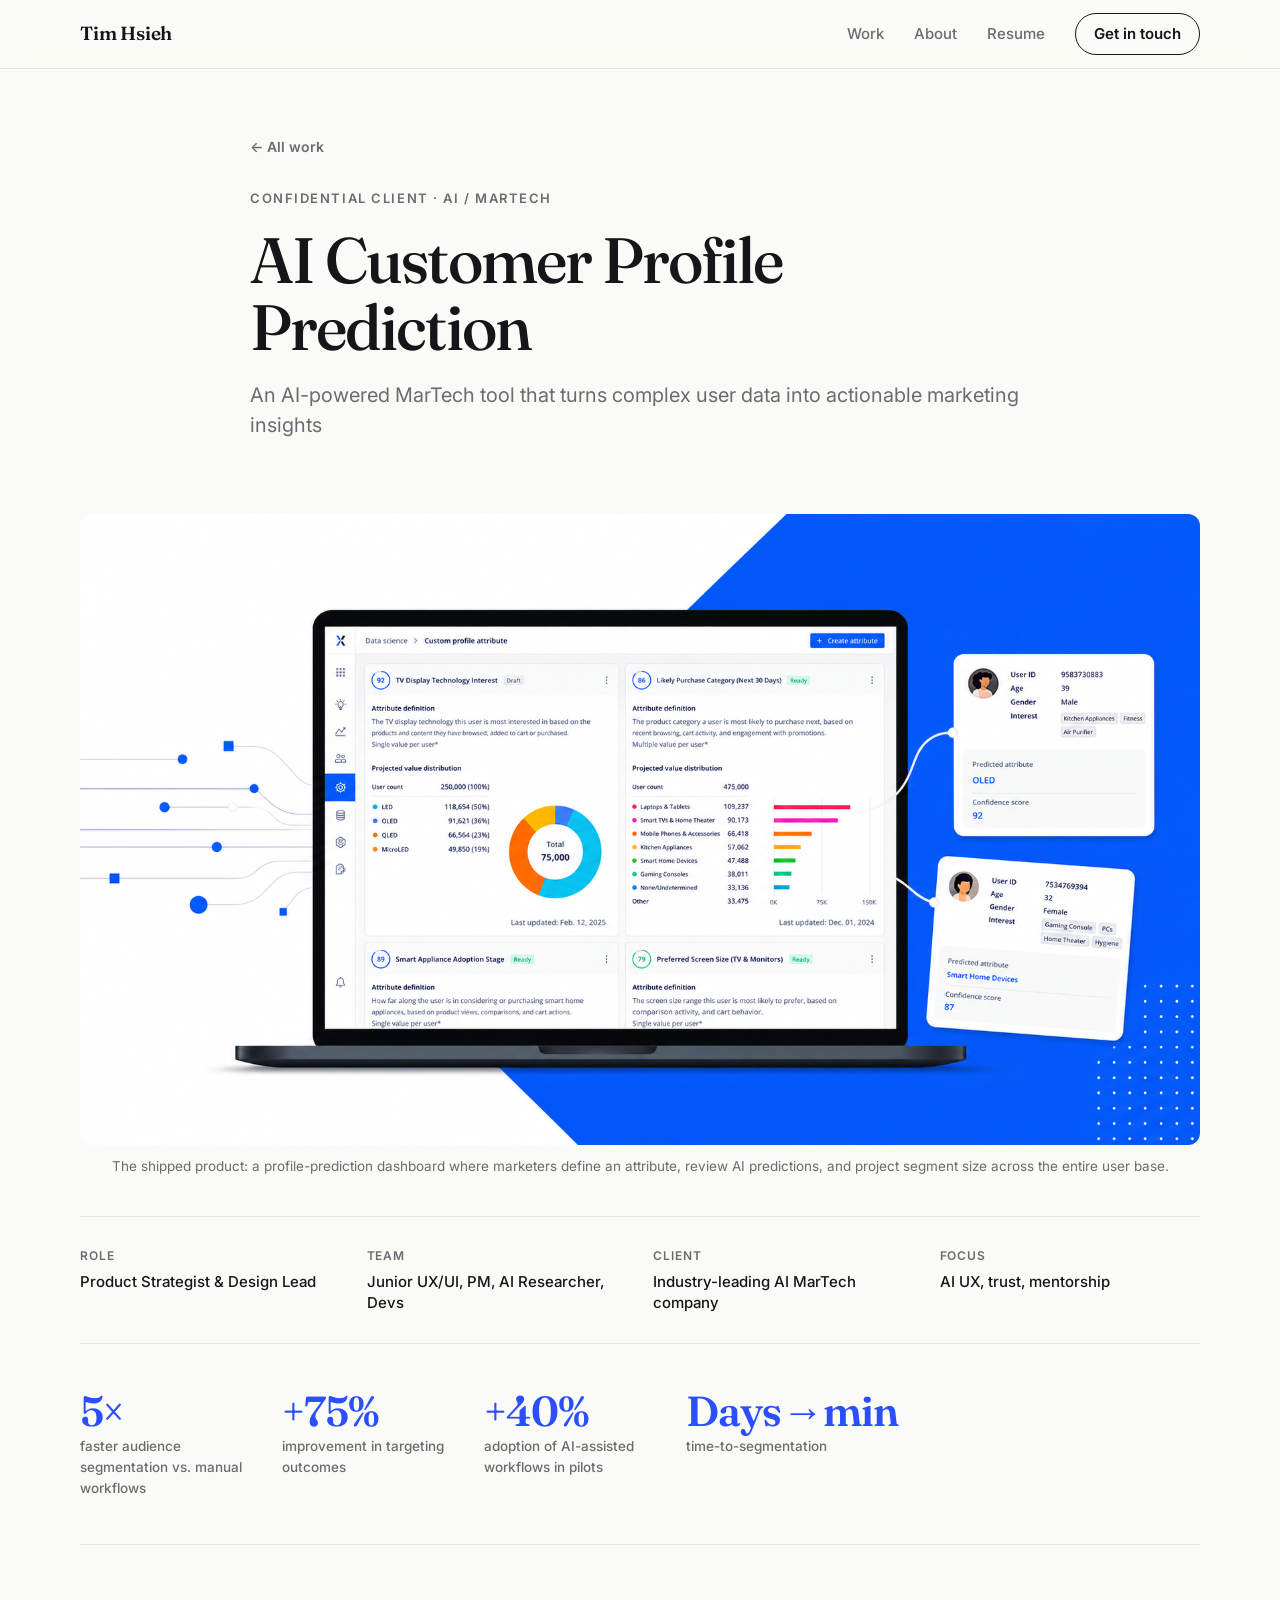
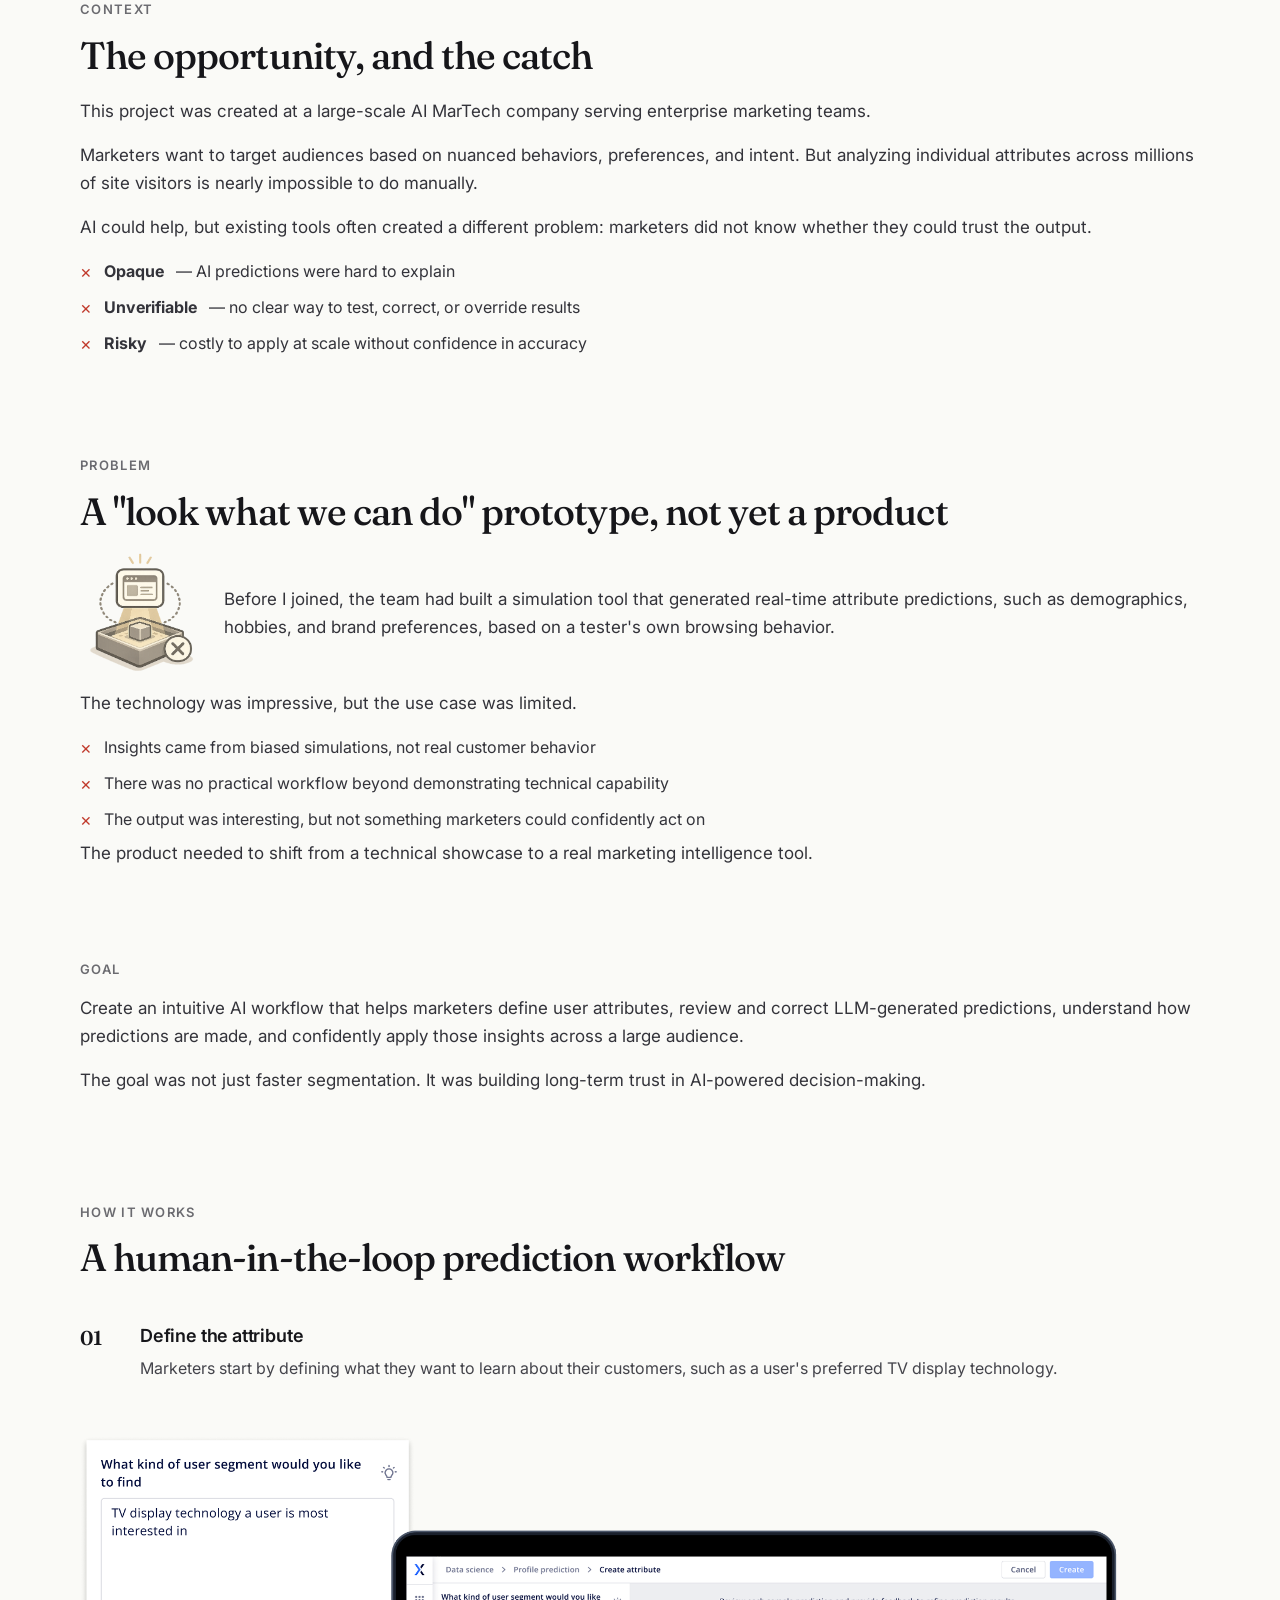
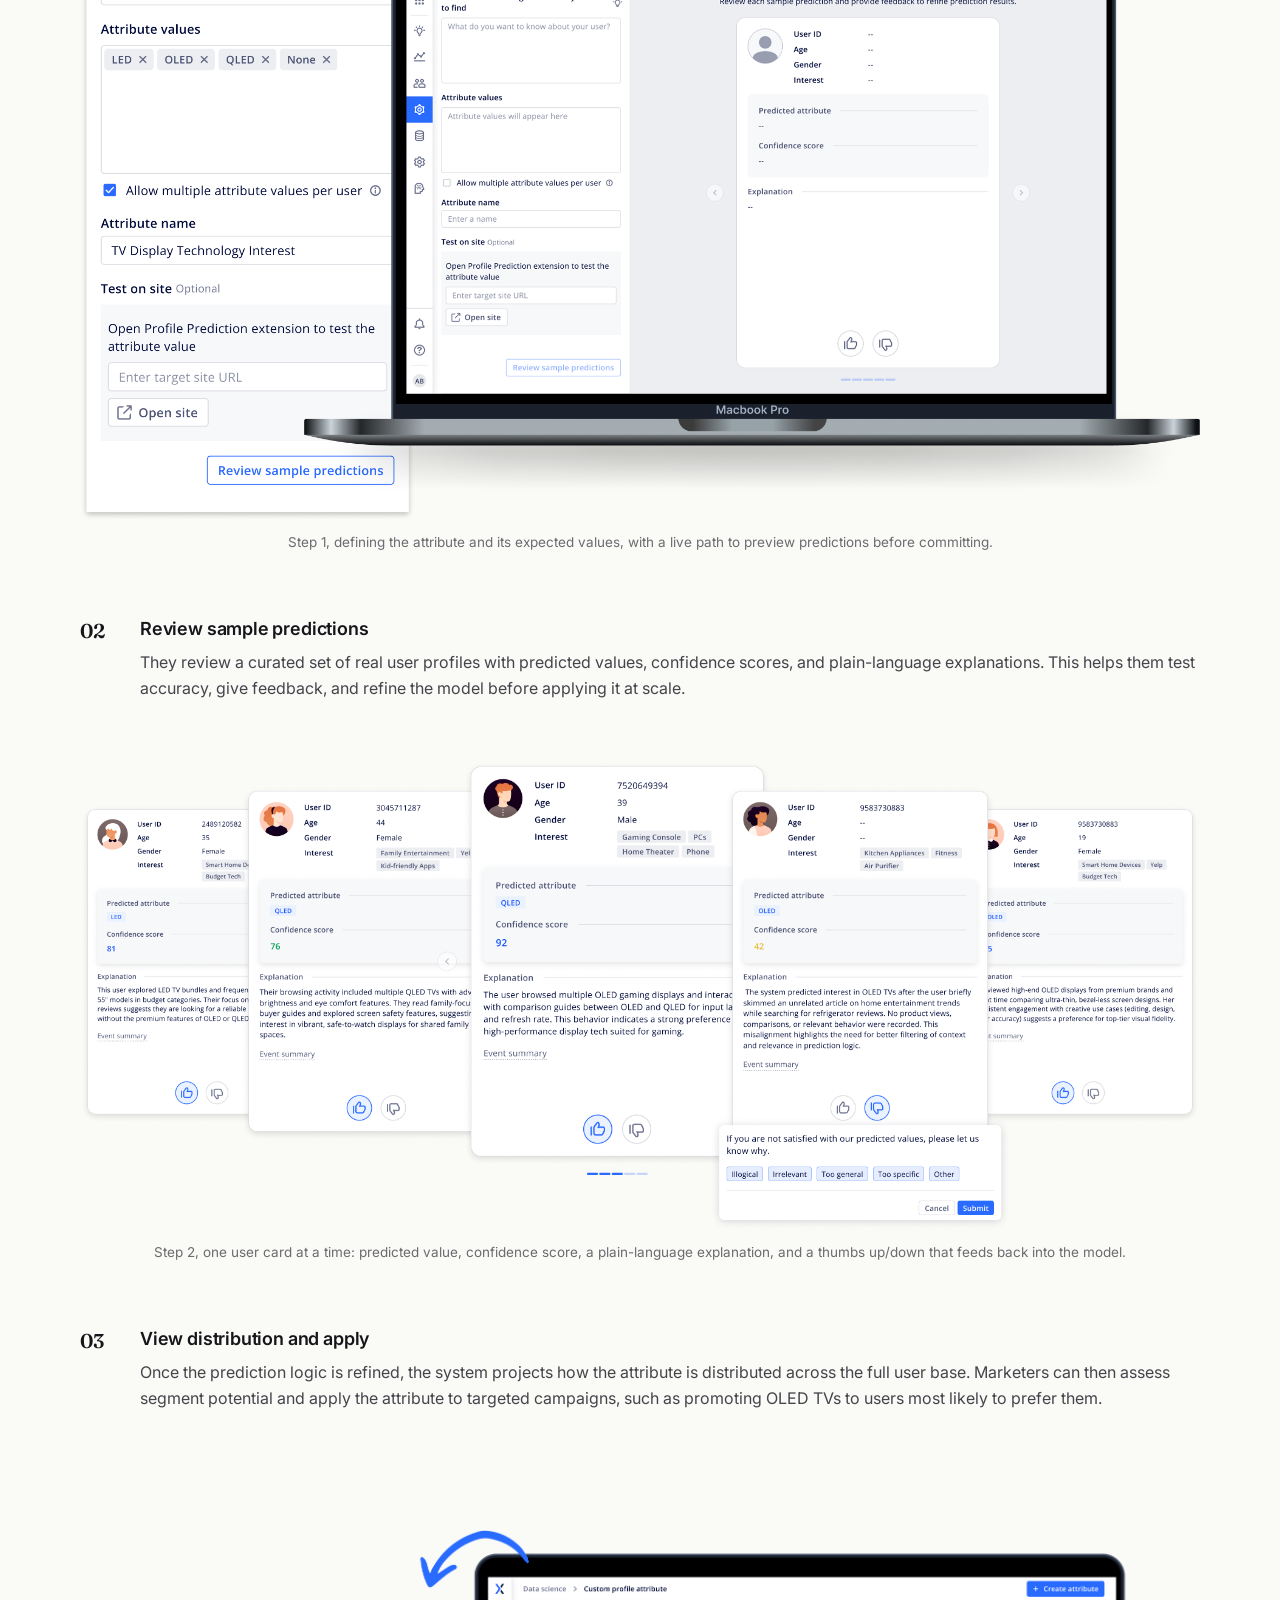
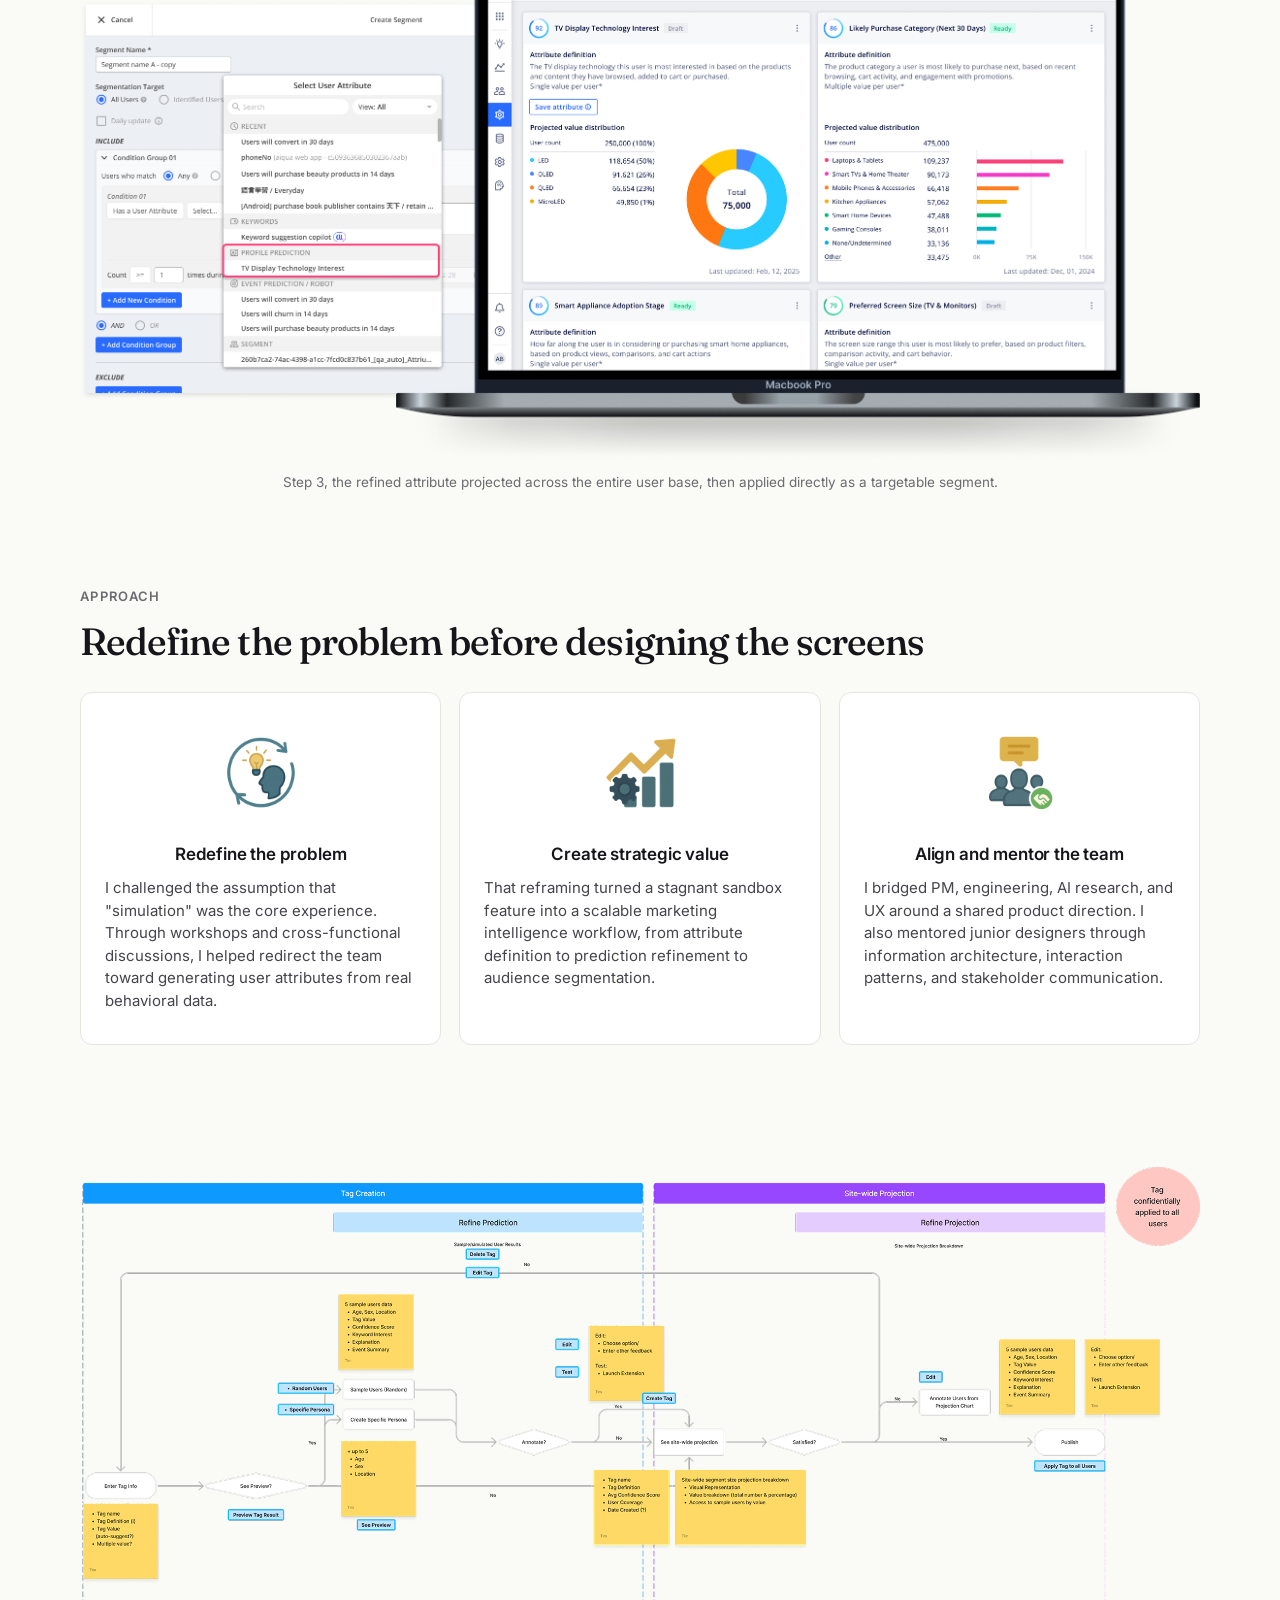
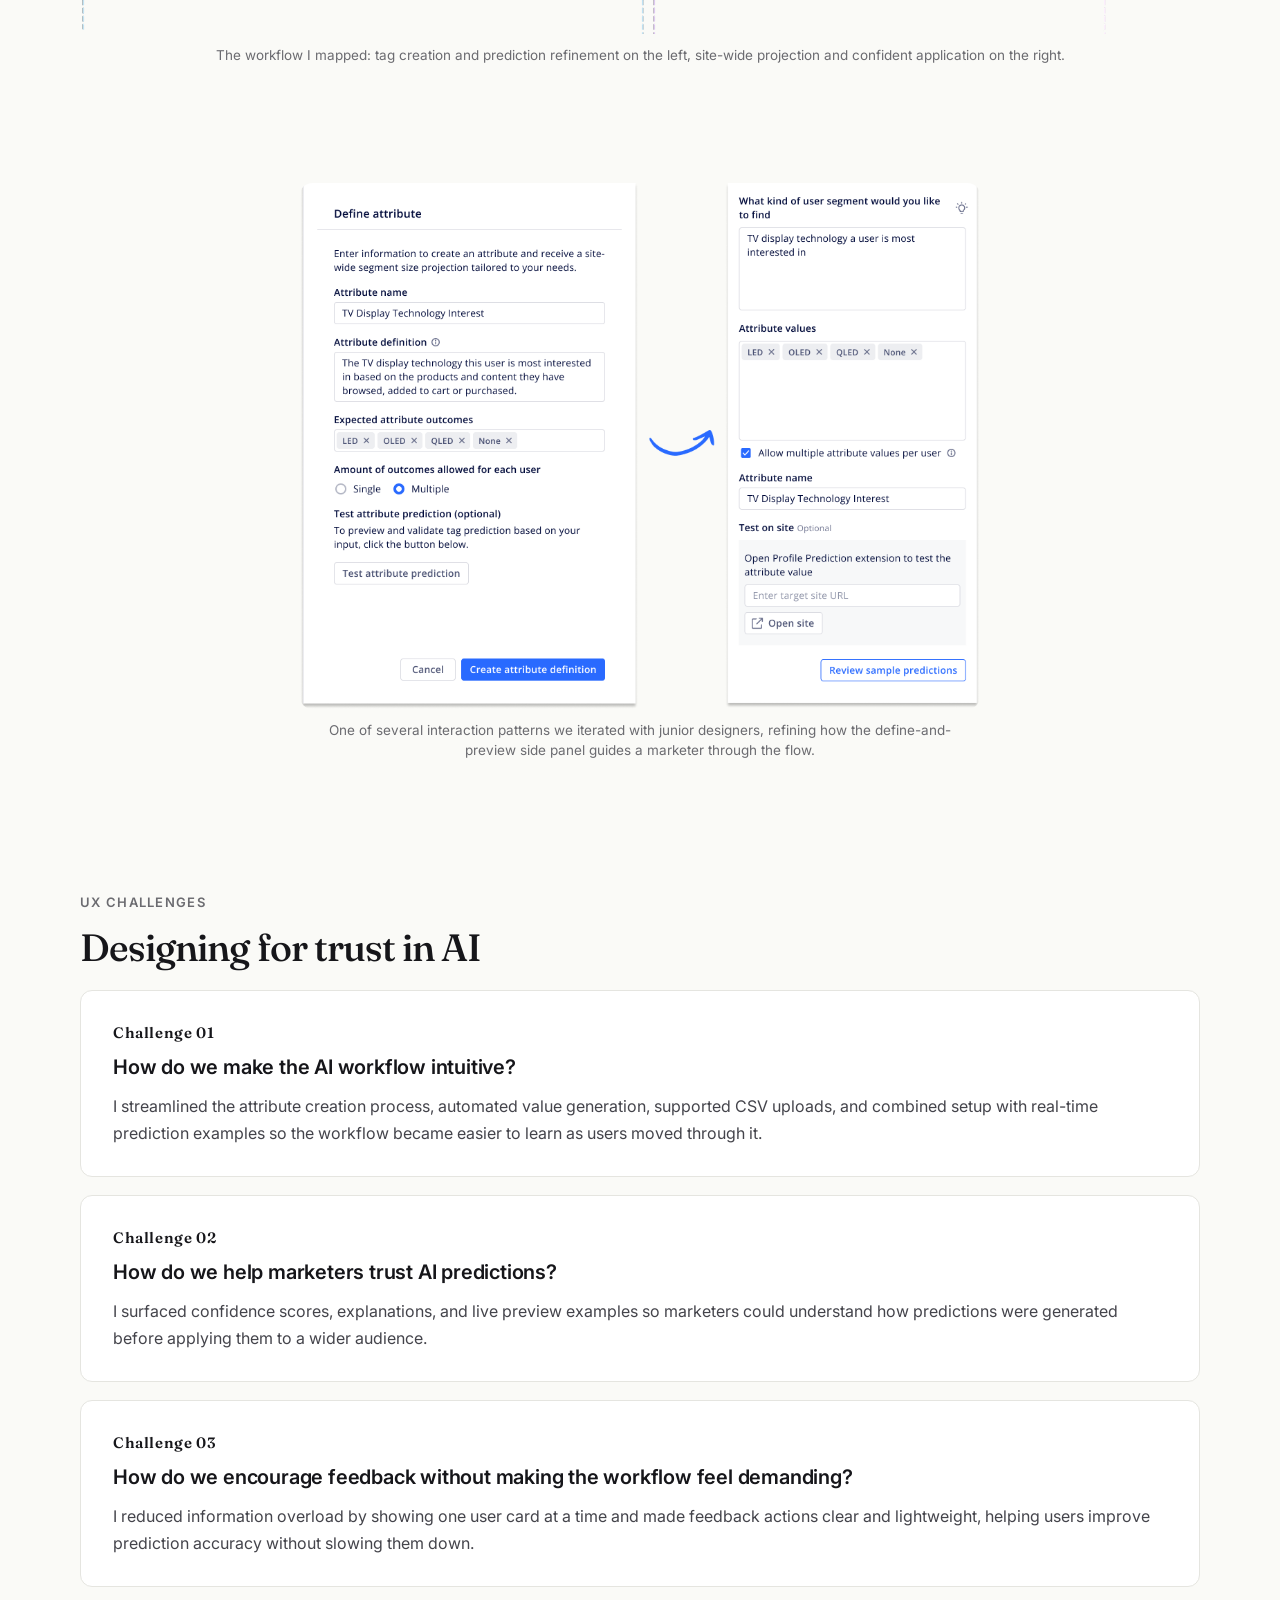
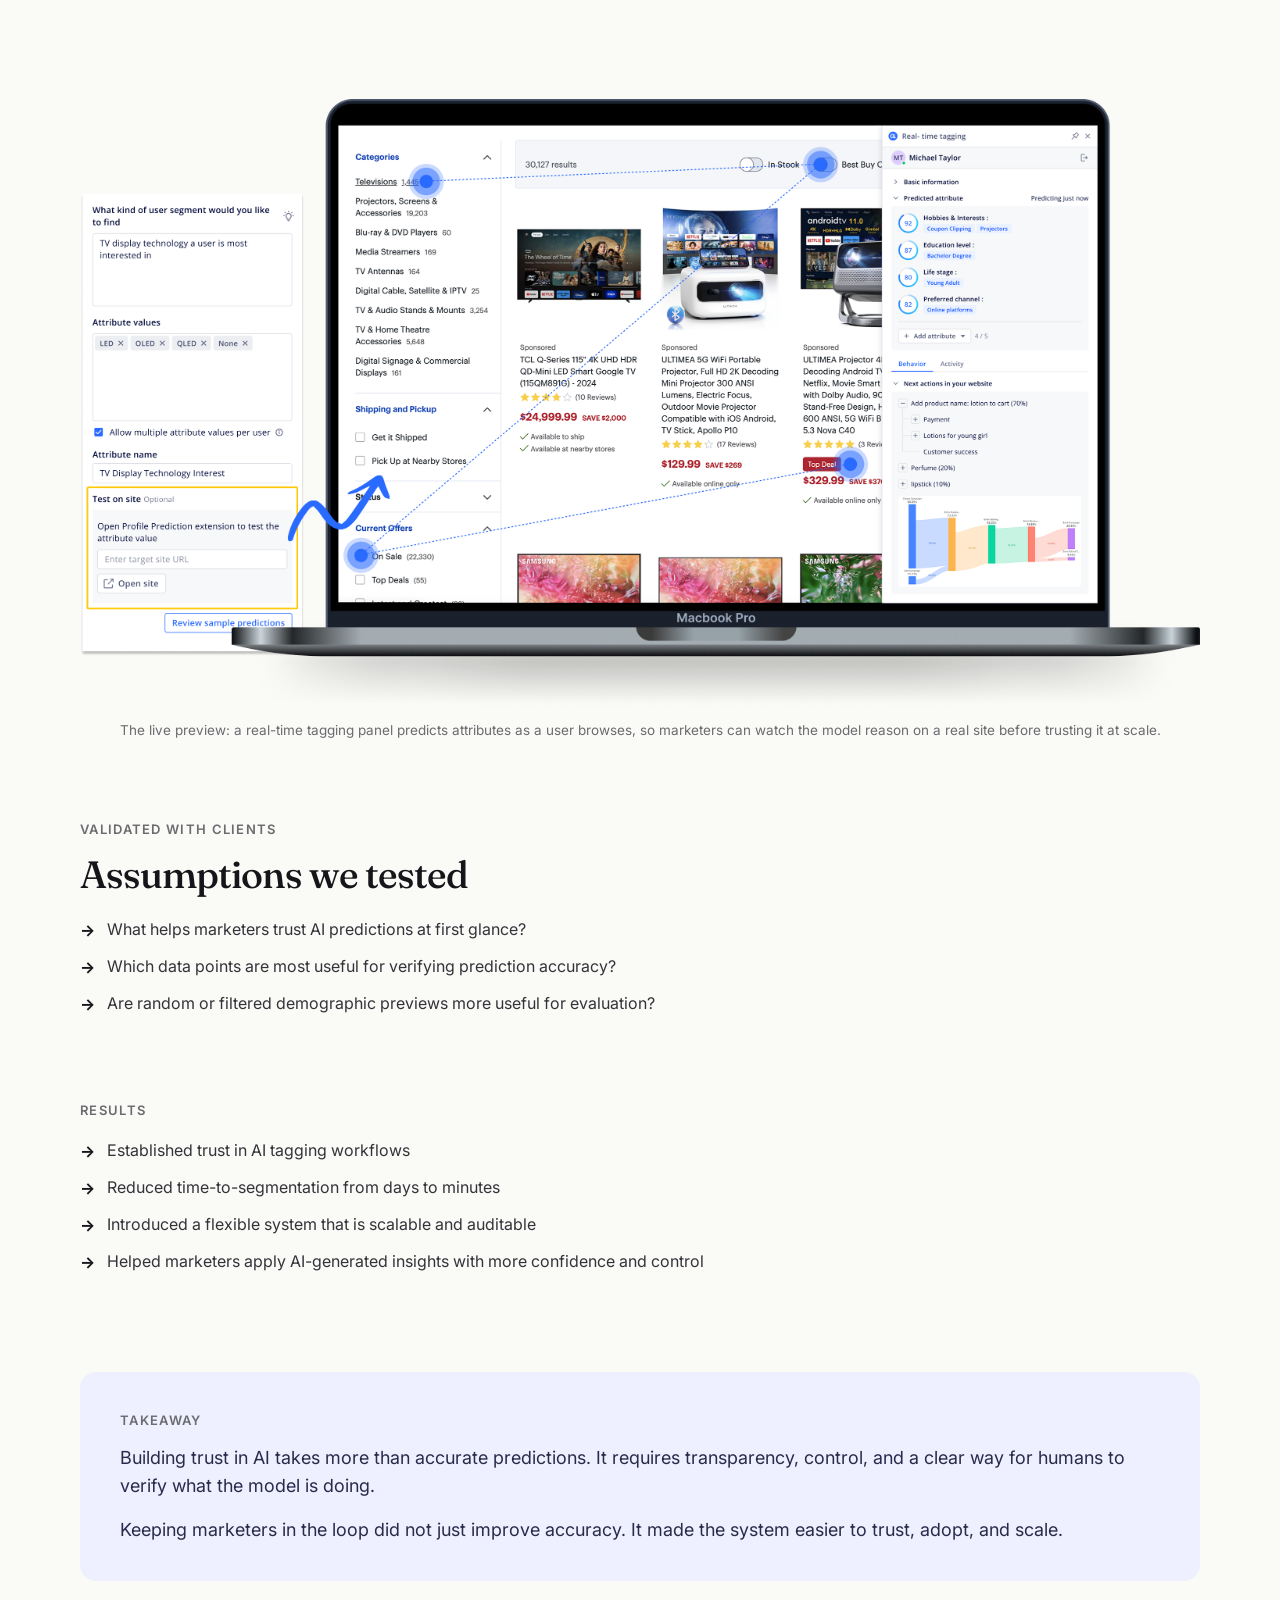
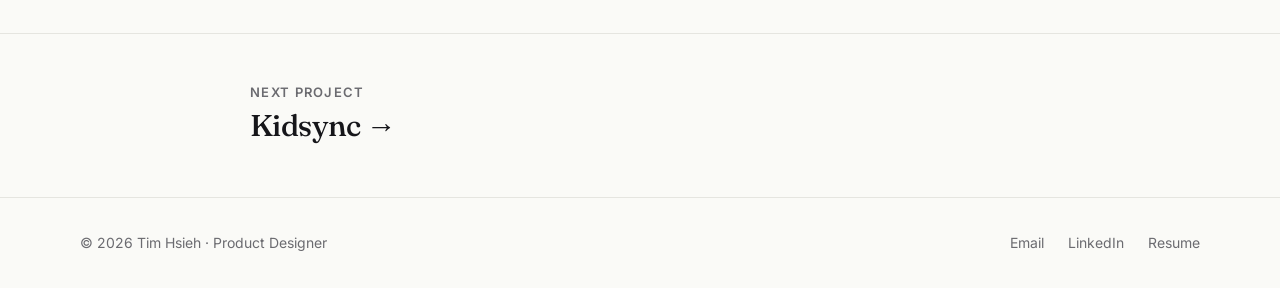
==== commit 8b152433: "Align Prediction problem intro media" ====
--- a/ai-profile-prediction.html
+++ b/ai-profile-prediction.html
@@ -82,7 +82,7 @@
   <div class="cs-body">
     <div class="eyebrow-sm">Problem</div>
     <h2>A "look what we can do" prototype, not yet a product</h2>
-    <p style="display:flex;align-items:flex-start;gap:24px"><img src="img/icon-launch.png" alt="" style="width:120px;height:120px;flex-shrink:0;margin-top:2px" /><span>Before I joined, the team had built a simulation tool that generated real-time attribute predictions, such as demographics, hobbies, and brand preferences, based on a tester's own browsing behavior.</span></p>
+    <div style="display:flex;align-items:center;gap:24px;margin-bottom:16px"><img src="img/icon-launch.png" alt="" style="width:120px;height:120px;flex-shrink:0" /><p style="margin:0">Before I joined, the team had built a simulation tool that generated real-time attribute predictions, such as demographics, hobbies, and brand preferences, based on a tester's own browsing behavior.</p></div>
     <p>The technology was impressive, but the use case was limited.</p>
     <ul class="painlist">
       <li>Insights came from biased simulations, not real customer behavior</li>
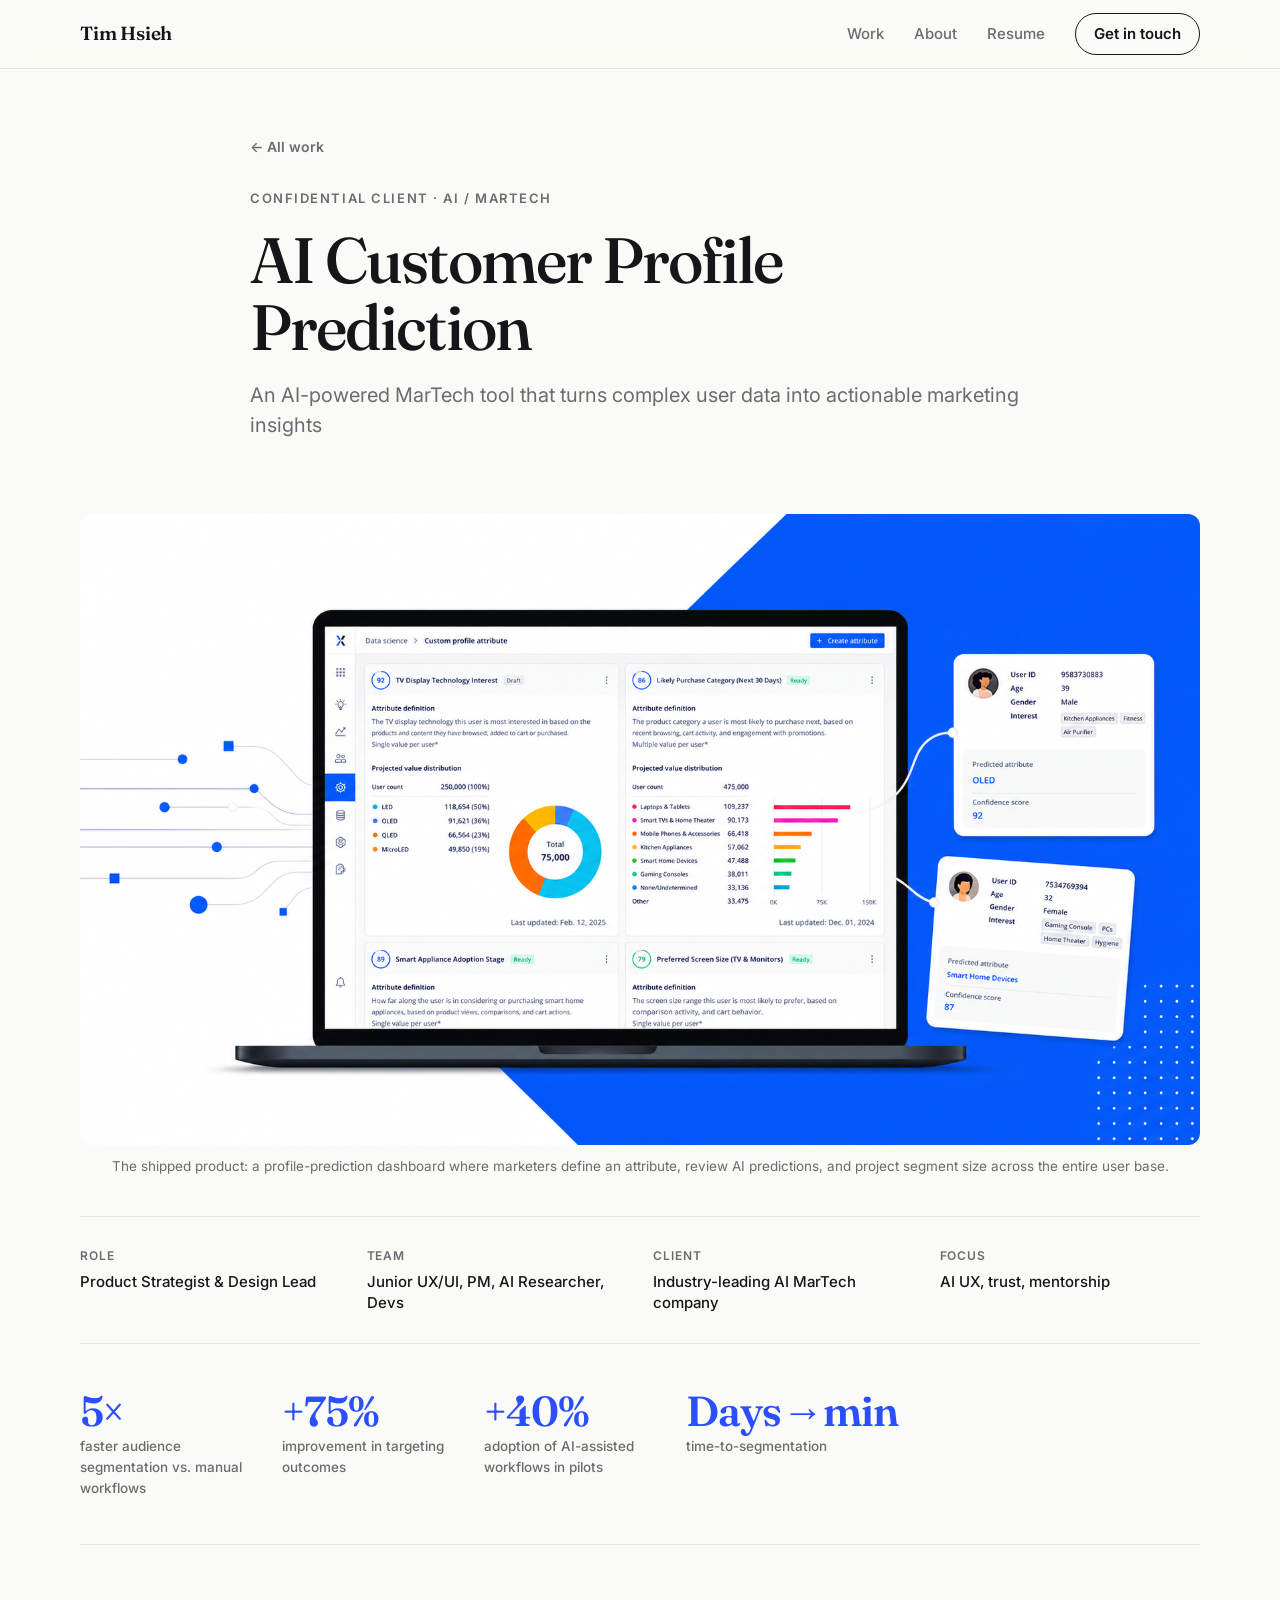
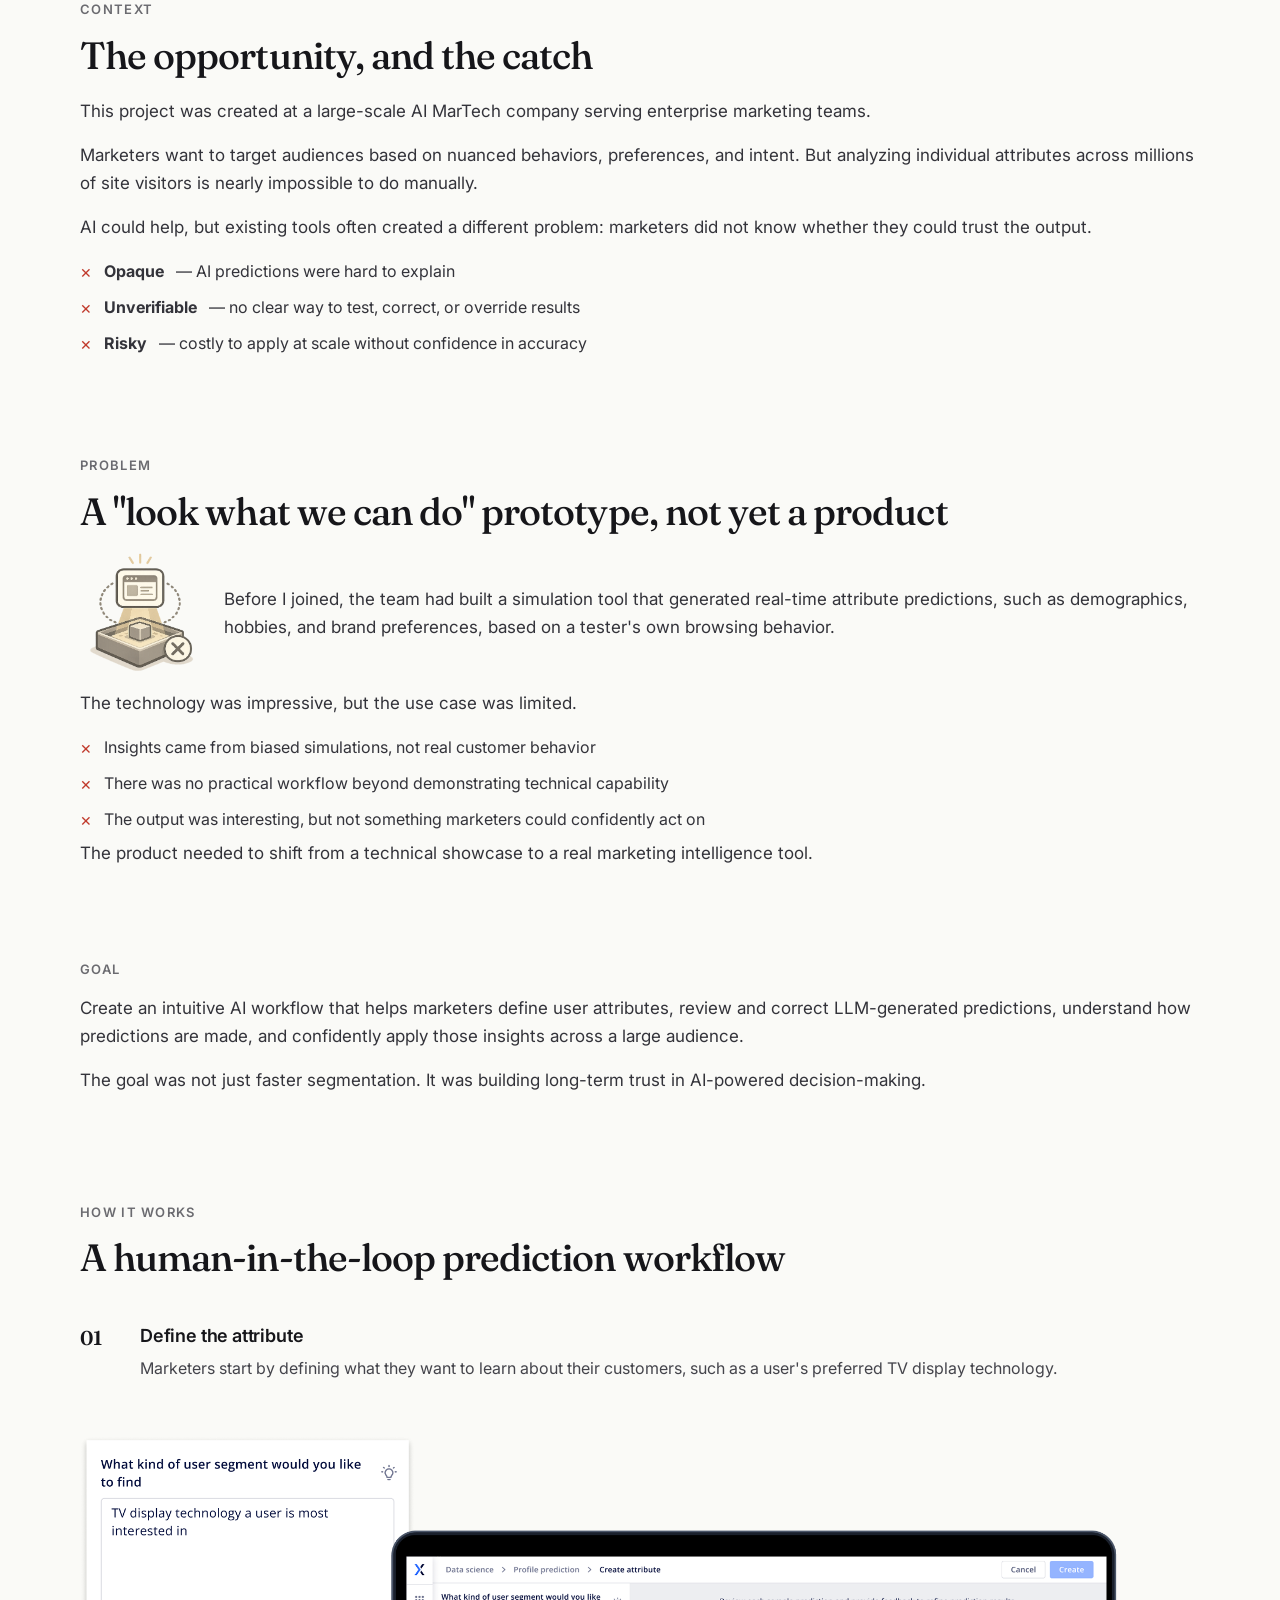
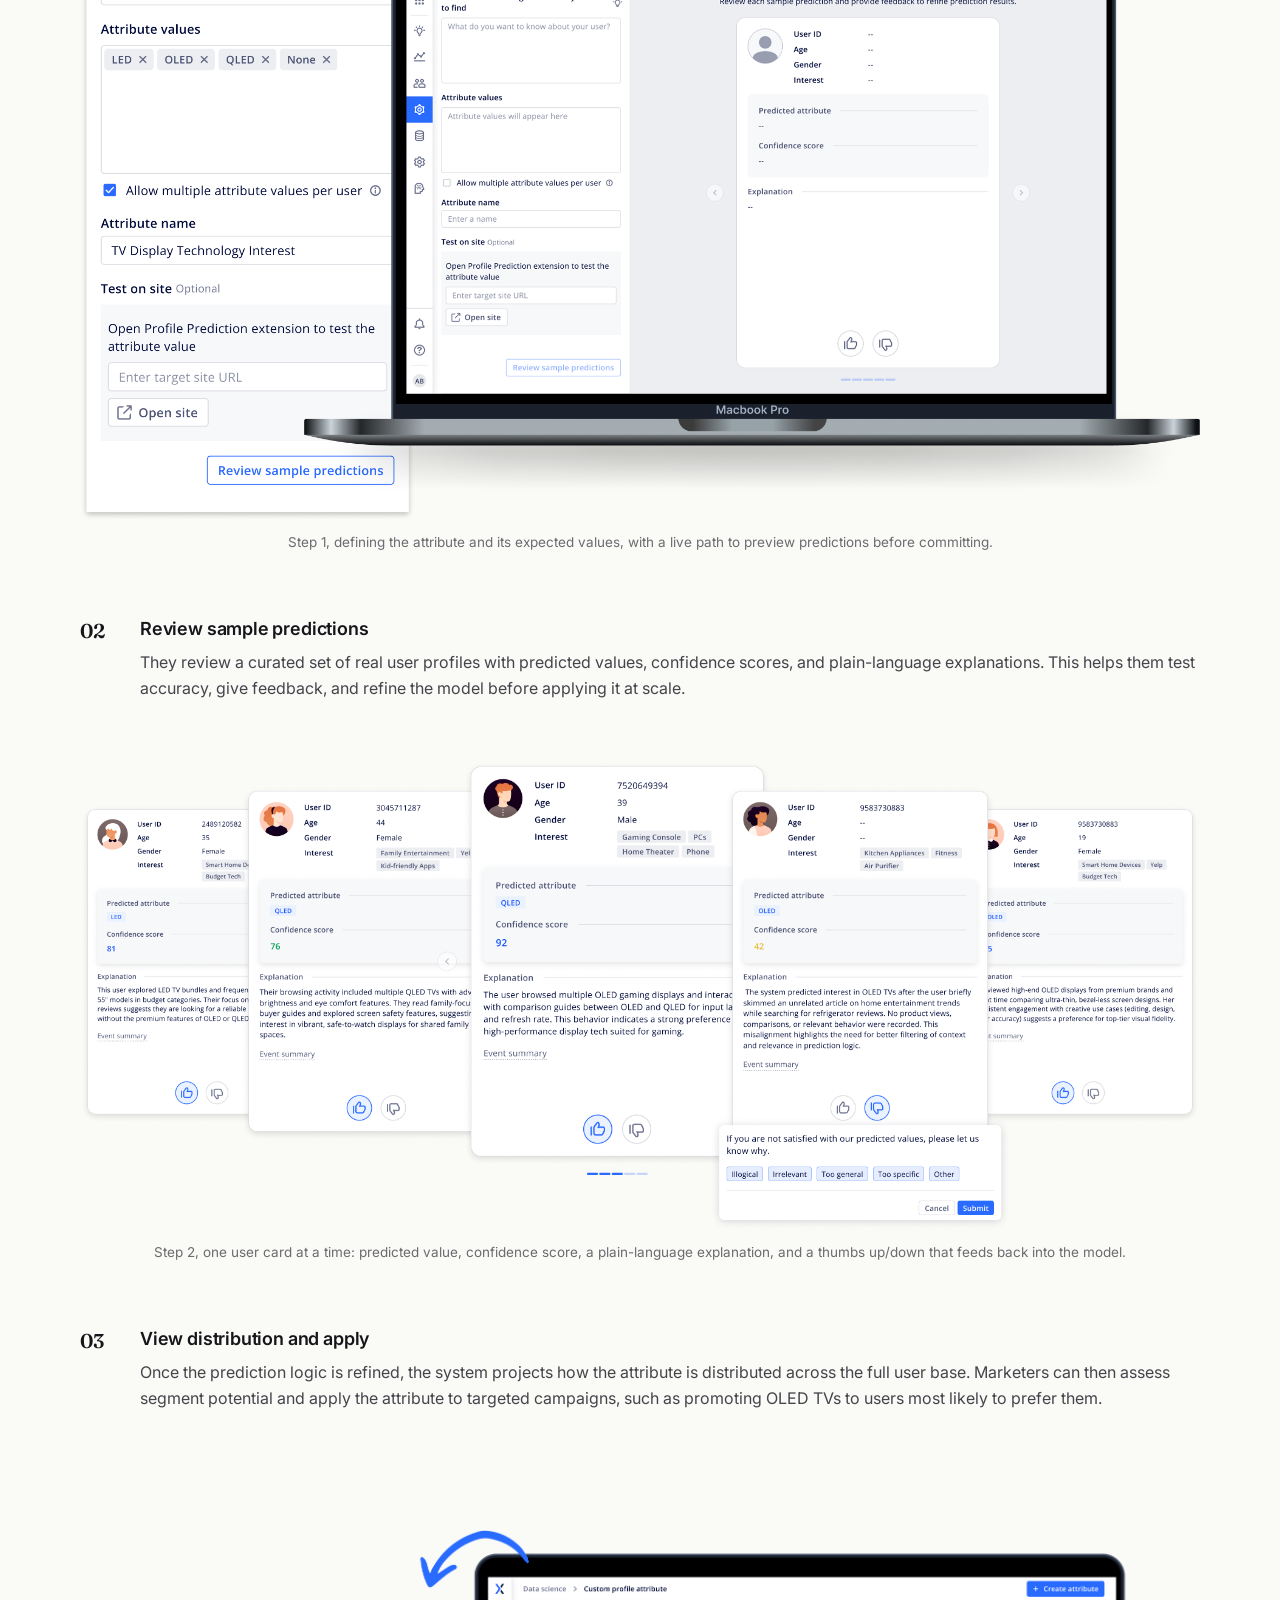
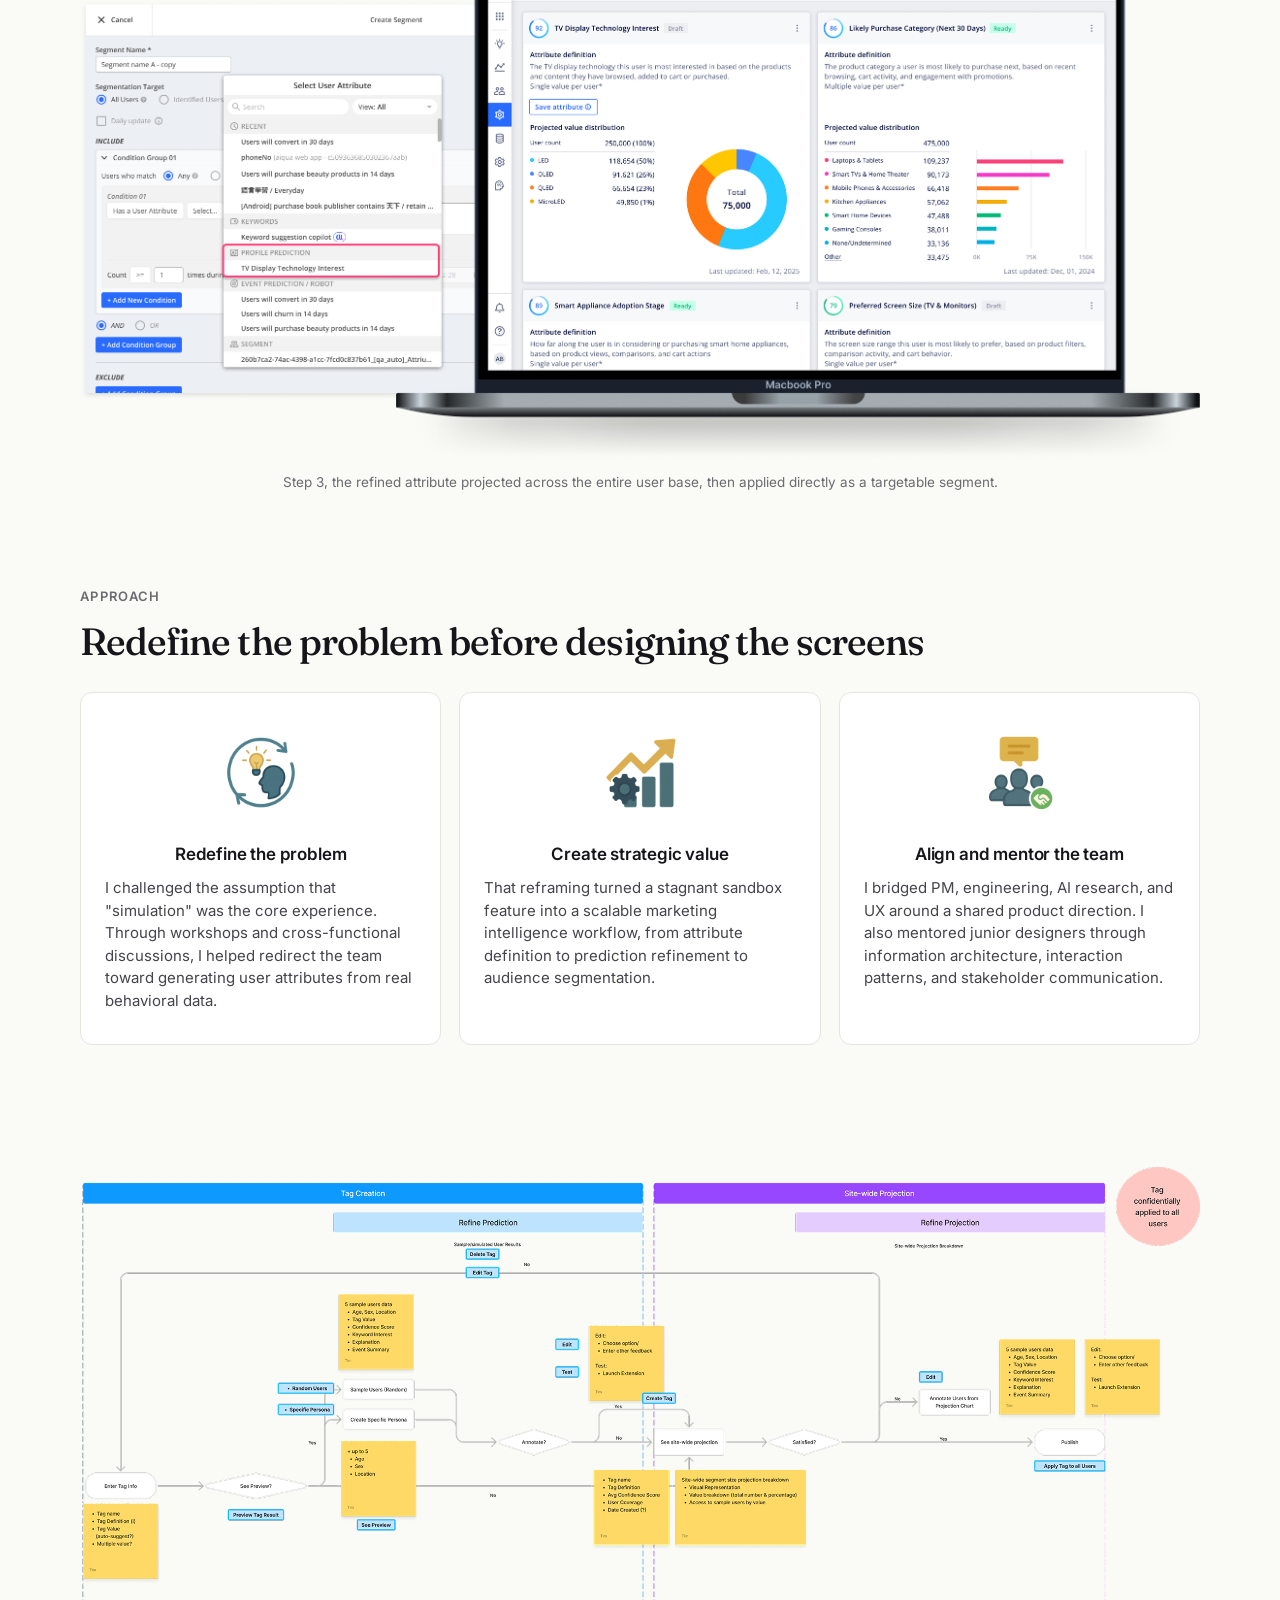
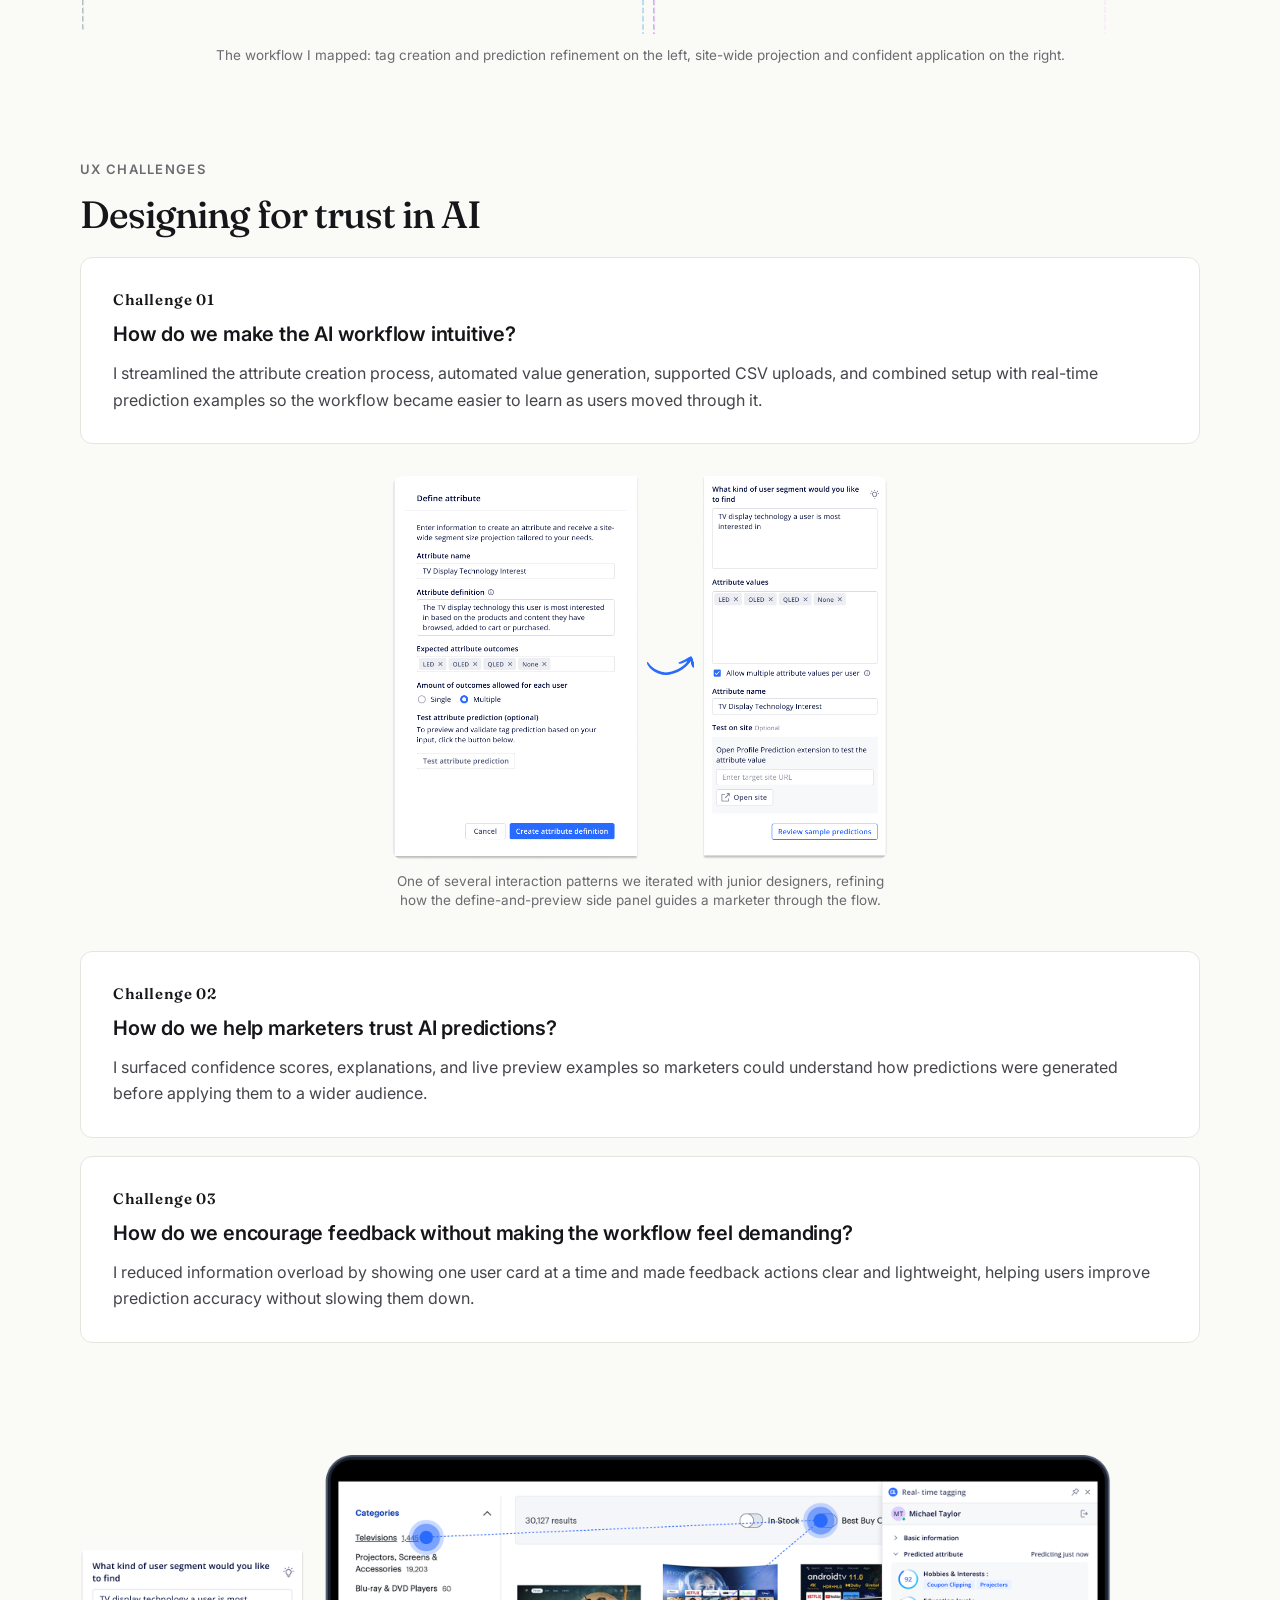
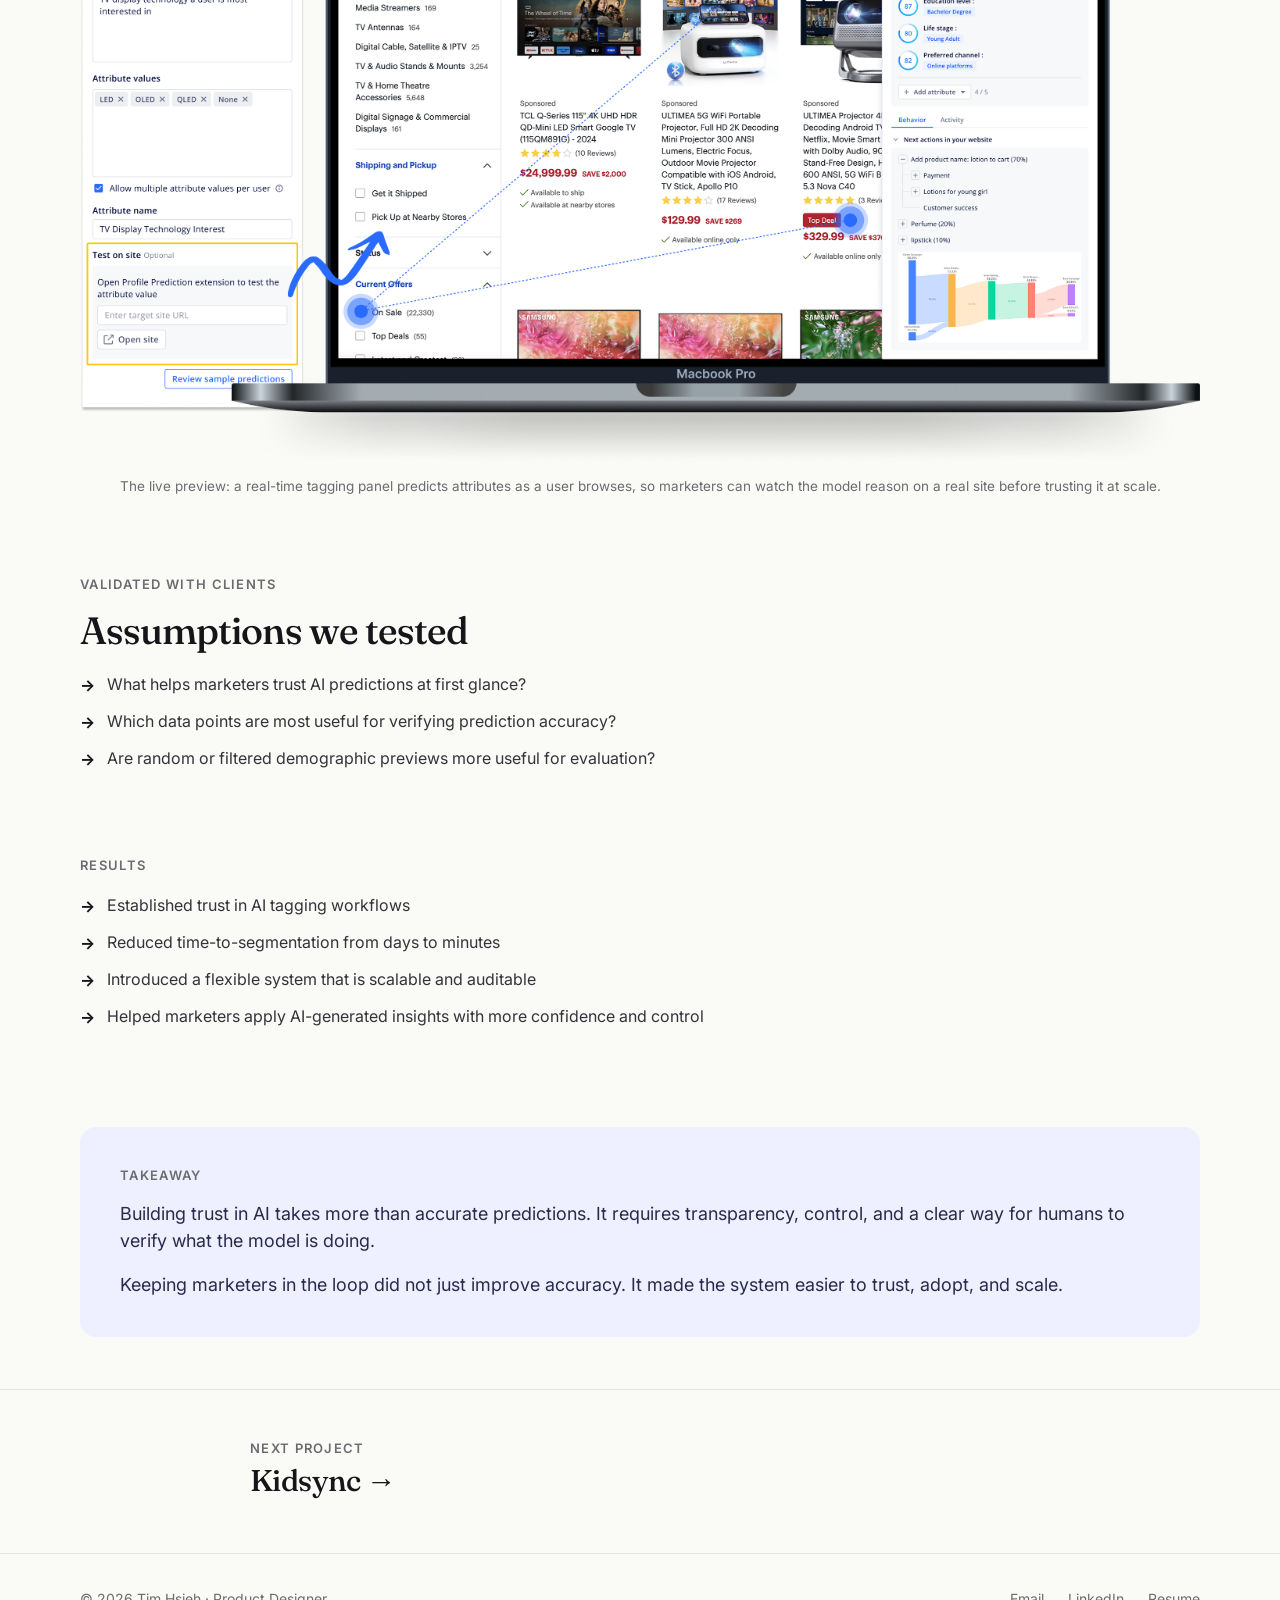
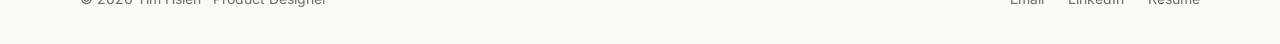
==== commit 7fd1d8fd: "Scale Prediction challenge one image" ====
--- a/ai-profile-prediction.html
+++ b/ai-profile-prediction.html
@@ -166,13 +166,6 @@
     <figcaption>The workflow I mapped: tag creation and prediction refinement on the left, site-wide projection and confident application on the right.</figcaption>
   </figure>
 
-<section class="cs-section tight">
-  <figure class="cs-fig">
-    <img src="img/ai-sidepanel.png" alt="Iteration on the side-panel layout for defining an attribute and previewing predictions" />
-    <figcaption>One of several interaction patterns we iterated with junior designers, refining how the define-and-preview side panel guides a marketer through the flow.</figcaption>
-  </figure>
-</section>
-
 <section class="cs-section">
   <div class="cs-body">
     <div class="eyebrow-sm">UX challenges</div>
@@ -183,7 +176,12 @@
       <h3>How do we make the AI workflow intuitive?</h3>
       <p>I streamlined the attribute creation process, automated value generation, supported CSV uploads, and combined setup with real-time prediction examples so the workflow became easier to learn as users moved through it.</p>
     </div>
-
+  </div>
+  <figure class="cs-fig-wide prediction-challenge-one-media">
+    <img src="img/ai-sidepanel.png" alt="Iteration on the side-panel layout for defining an attribute and previewing predictions" />
+    <figcaption>One of several interaction patterns we iterated with junior designers, refining how the define-and-preview side panel guides a marketer through the flow.</figcaption>
+  </figure>
+  <div class="cs-body">
     <div class="challenge">
       <div class="num">Challenge 02</div>
       <h3>How do we help marketers trust AI predictions?</h3>
--- a/styles.css
+++ b/styles.css
@@ -226,6 +226,9 @@
   padding:0 var(--pad);
 }
 
+figure.prediction-challenge-one-media{width:45%;max-width:45%}
+@media(max-width:860px){figure.prediction-challenge-one-media{width:100%;max-width:100%}}
+
 /* wide wrapper passthrough (HTML compatibility) */
 .cs-fig-wide-wrap{
   width:100%;
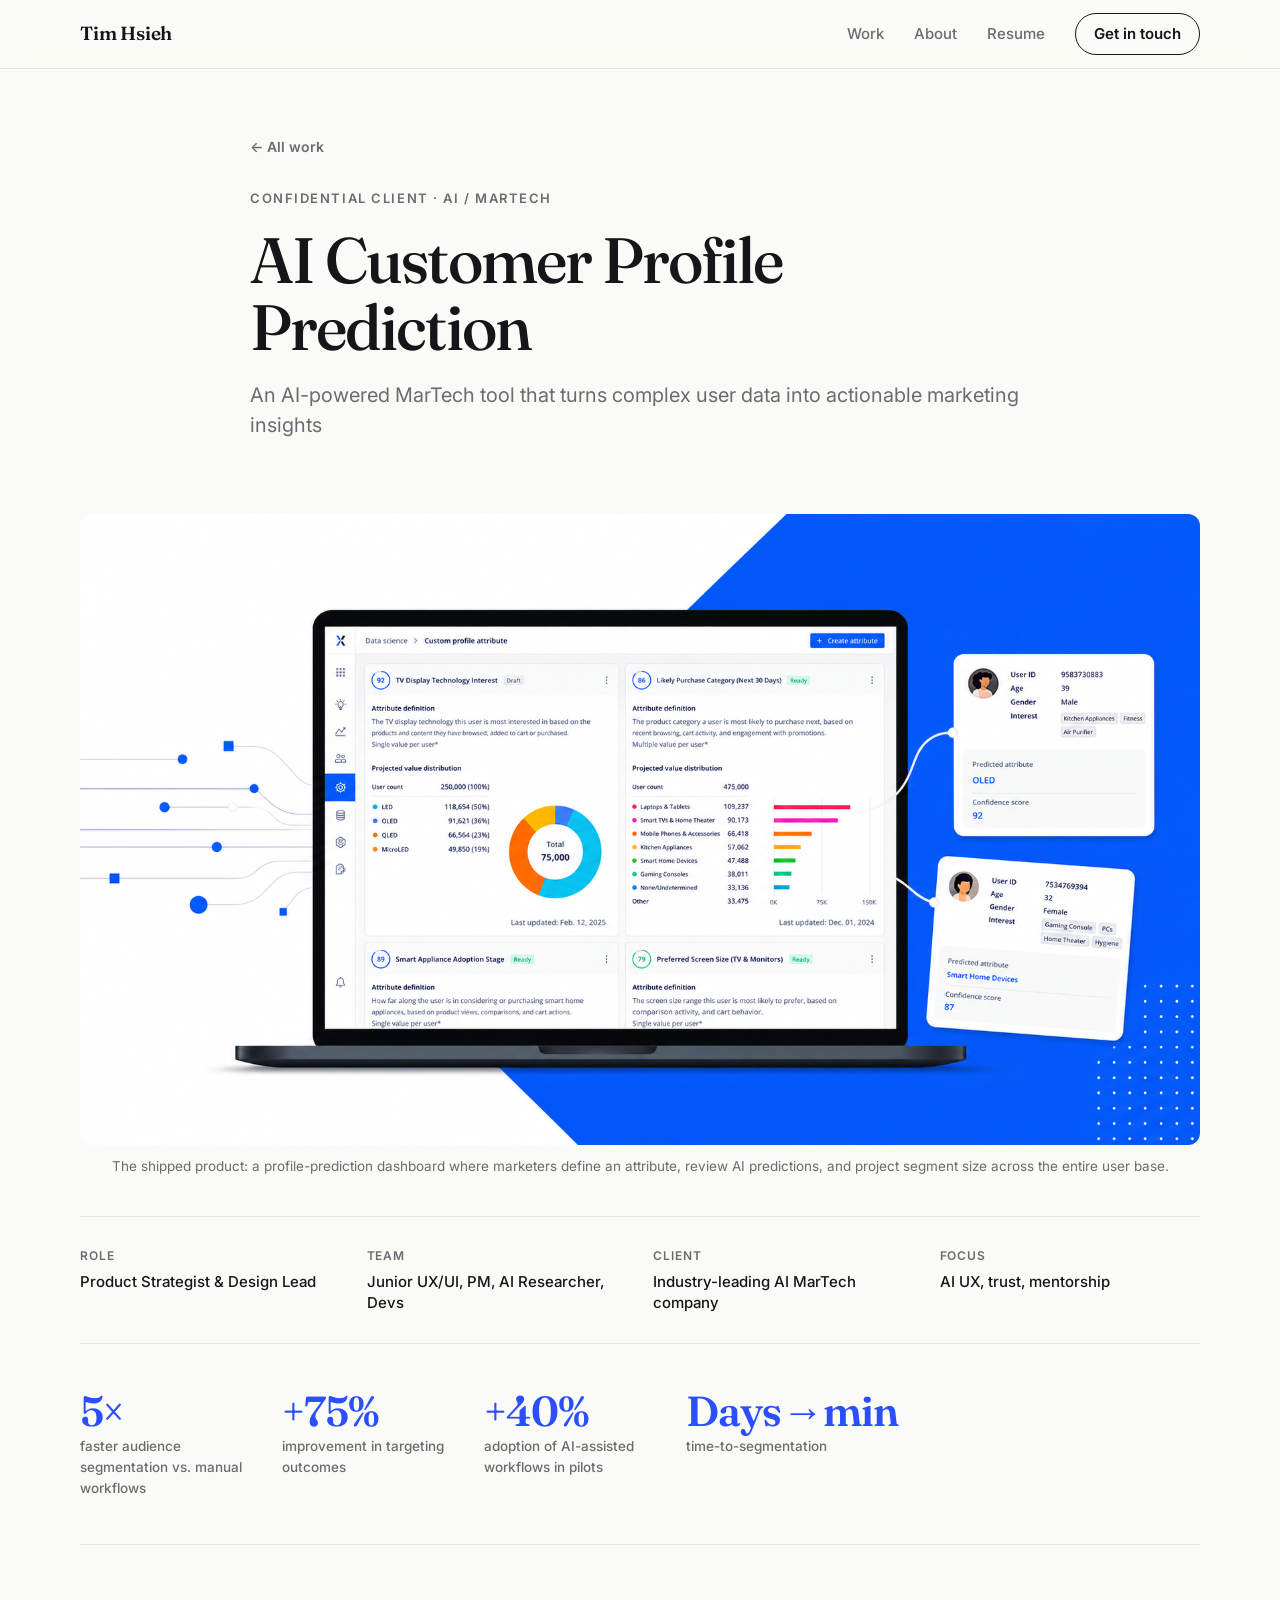
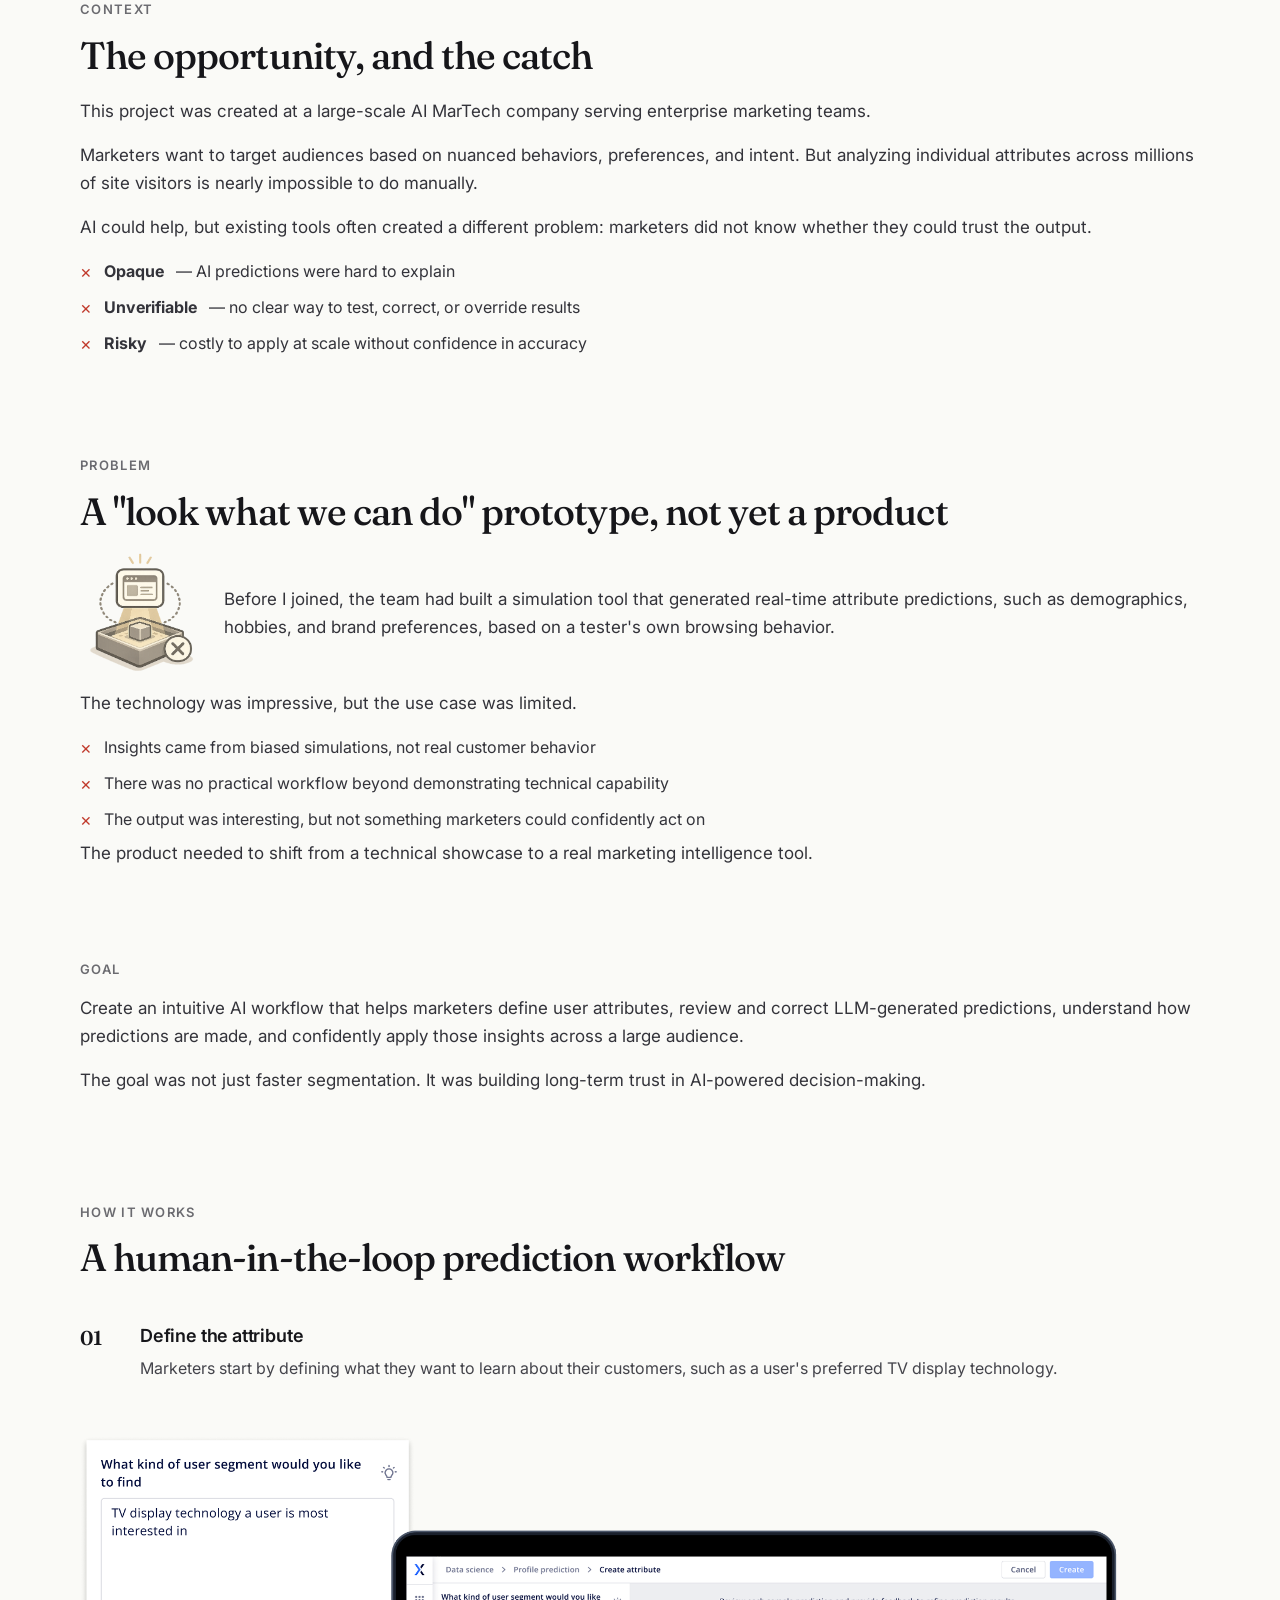
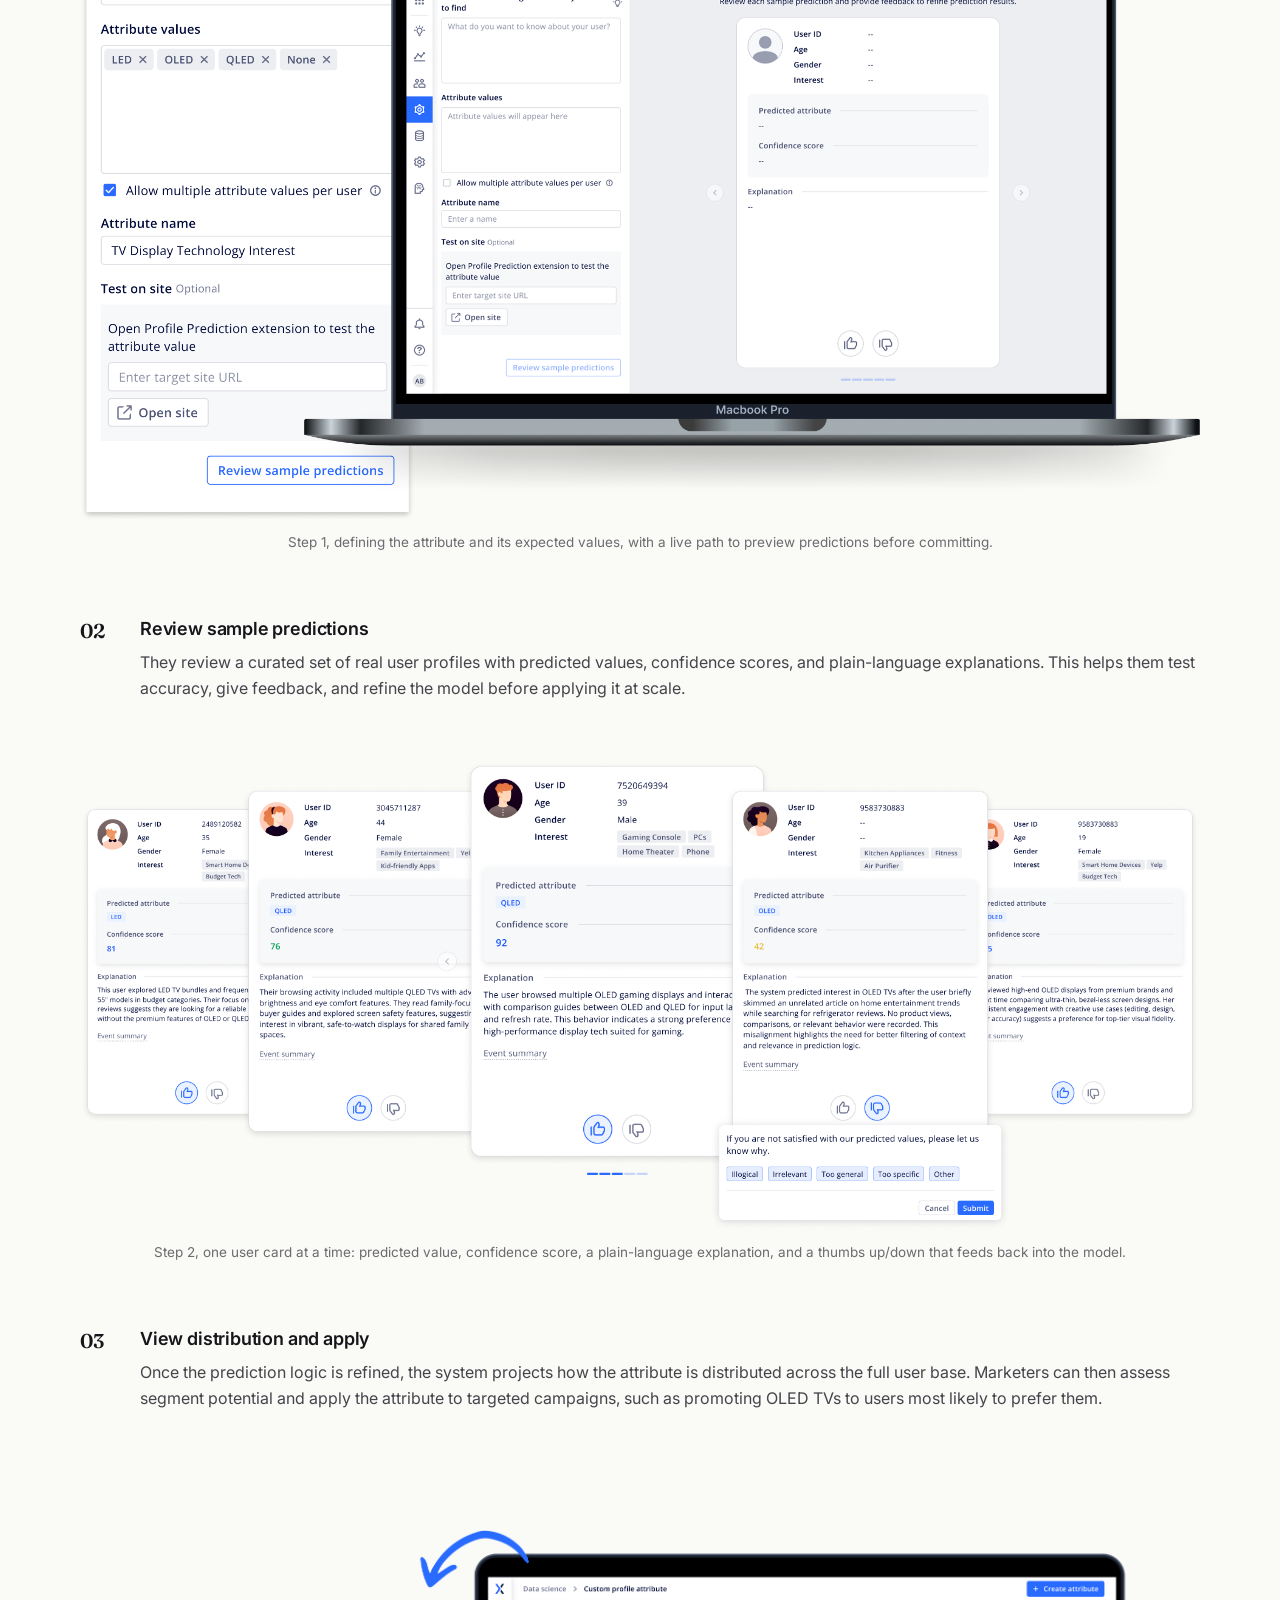
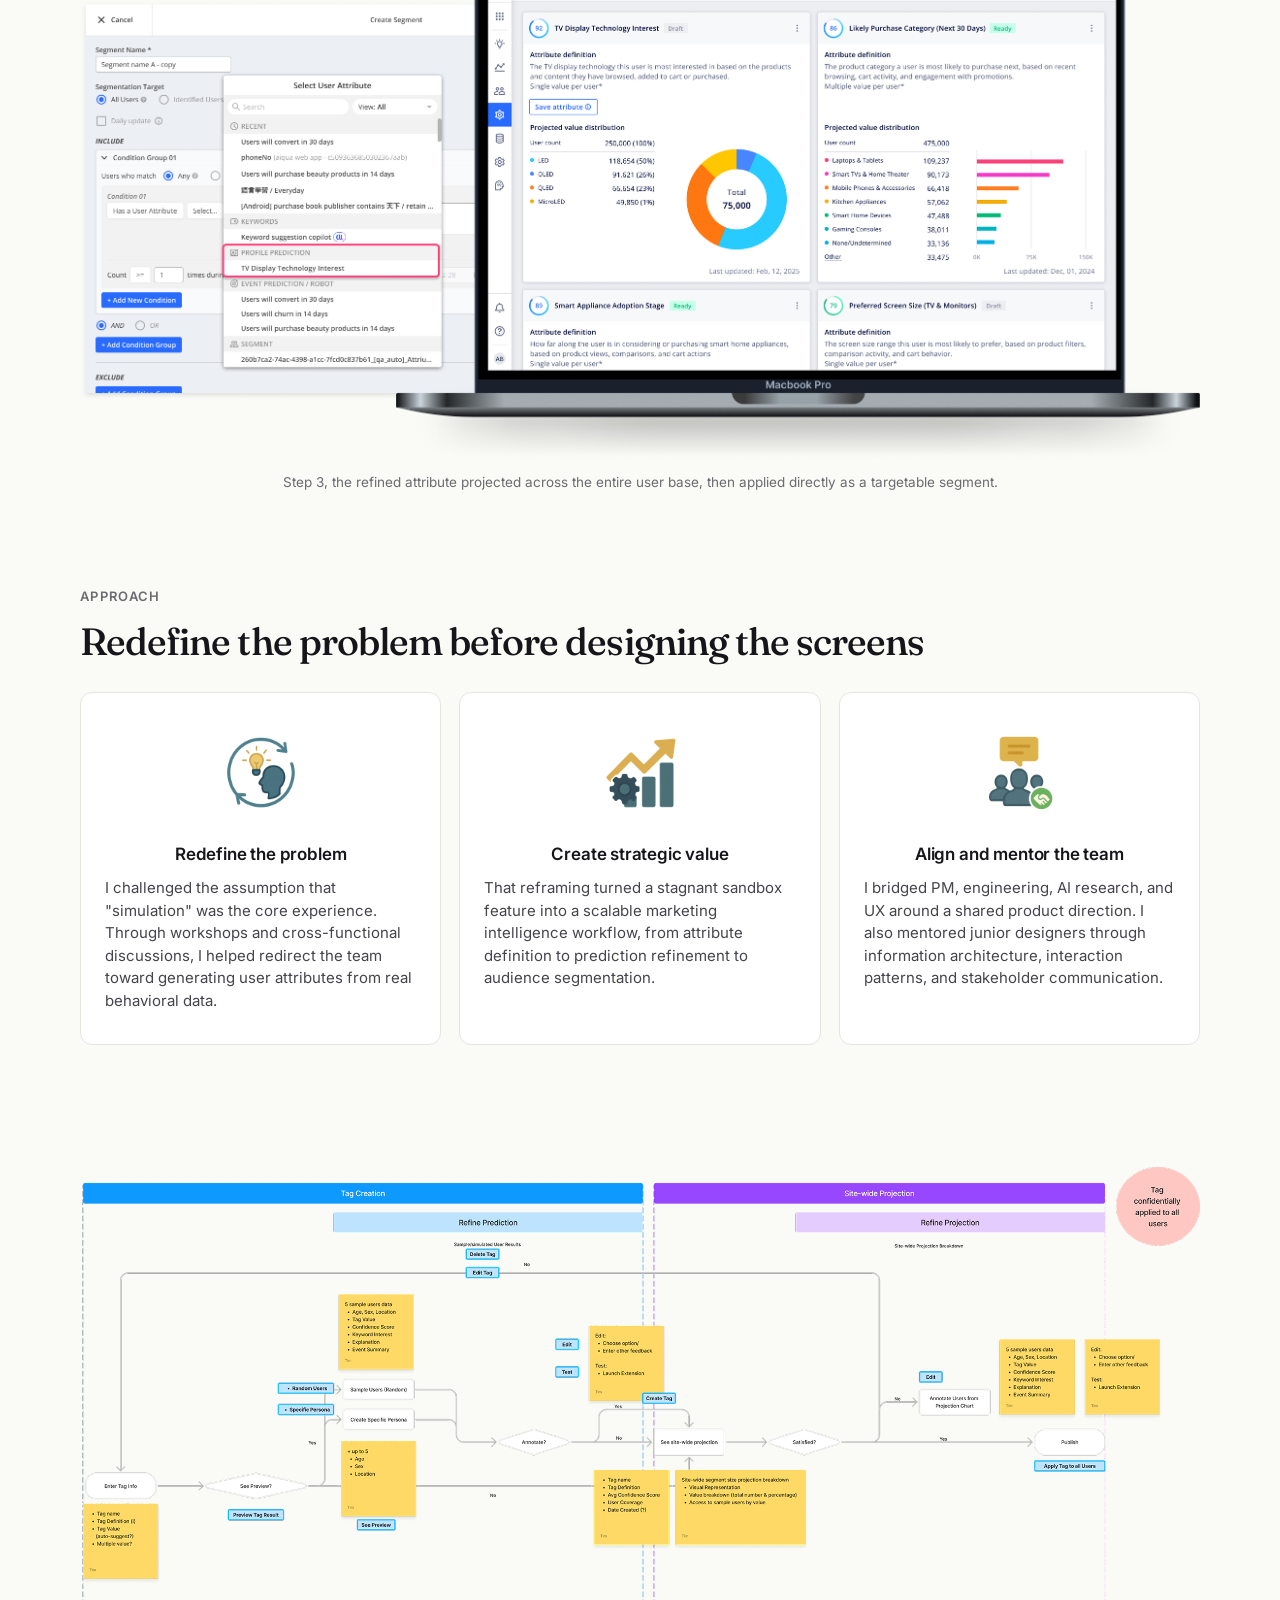
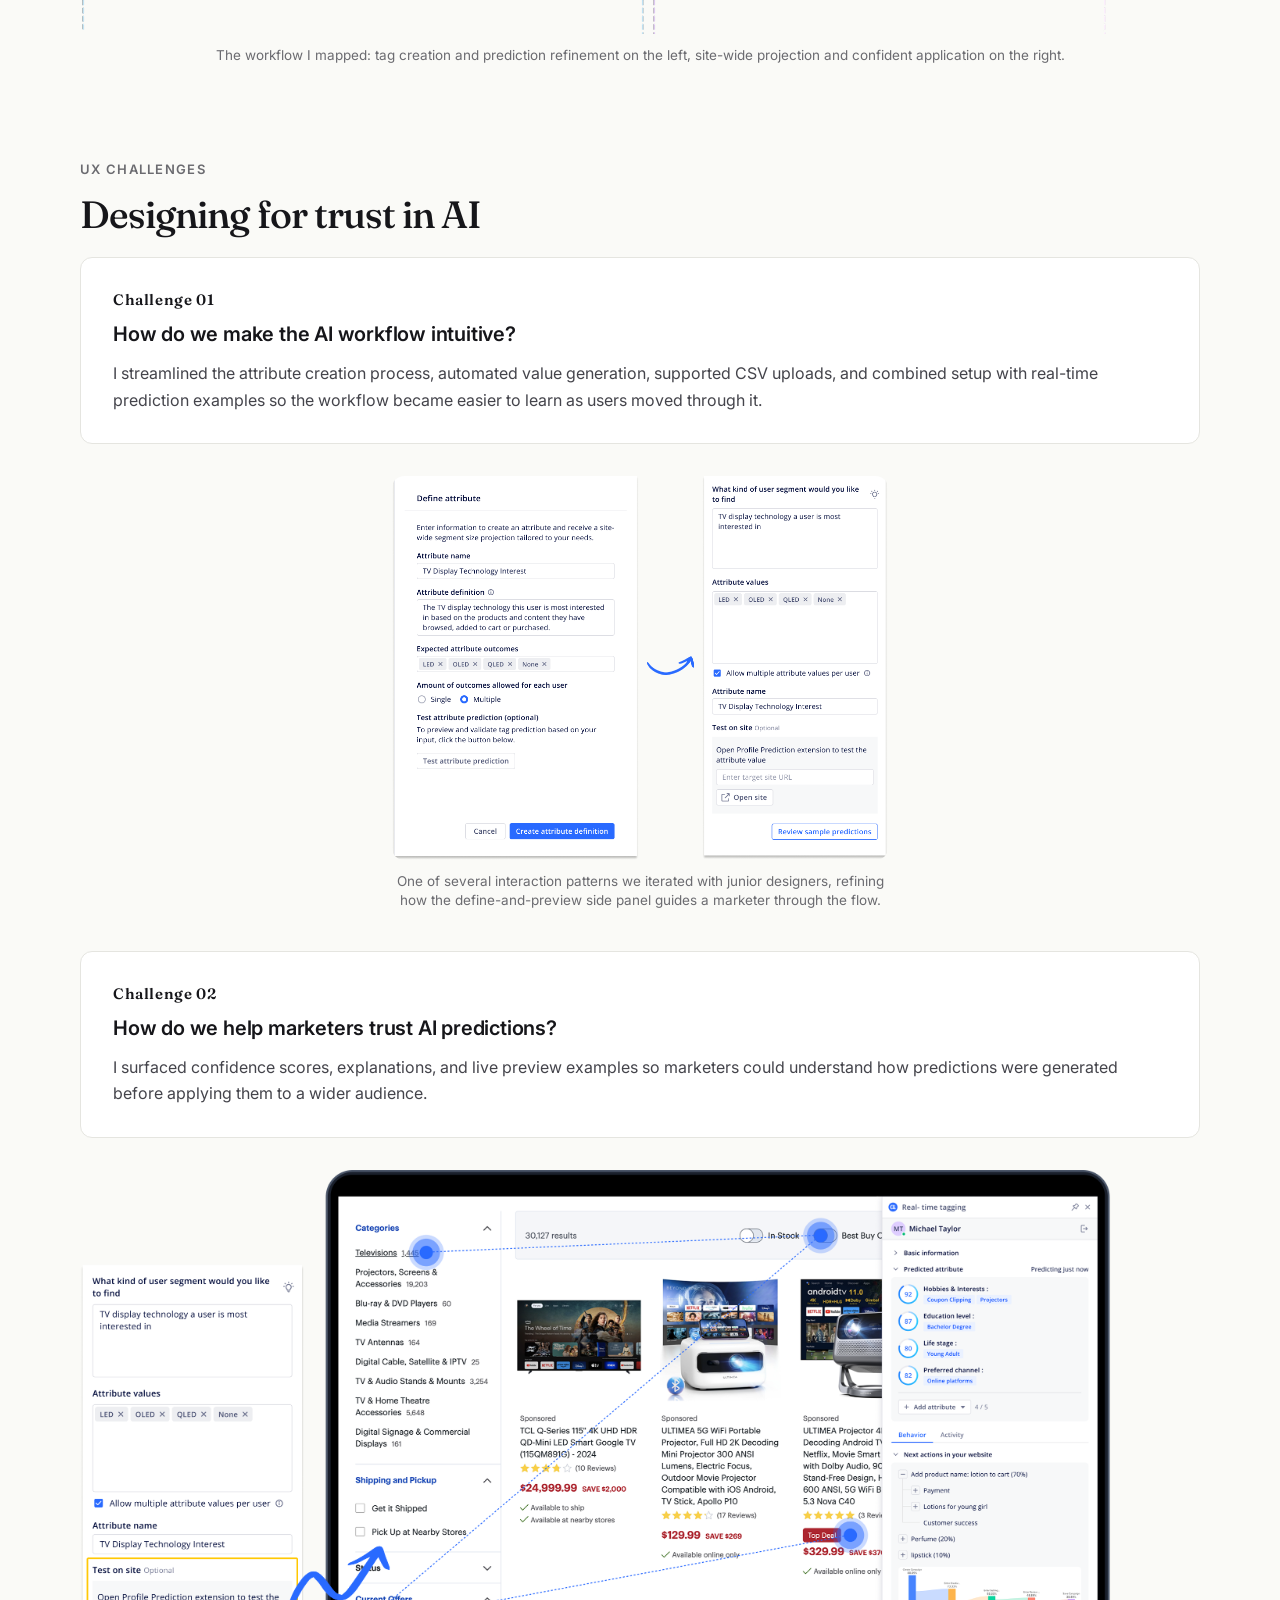
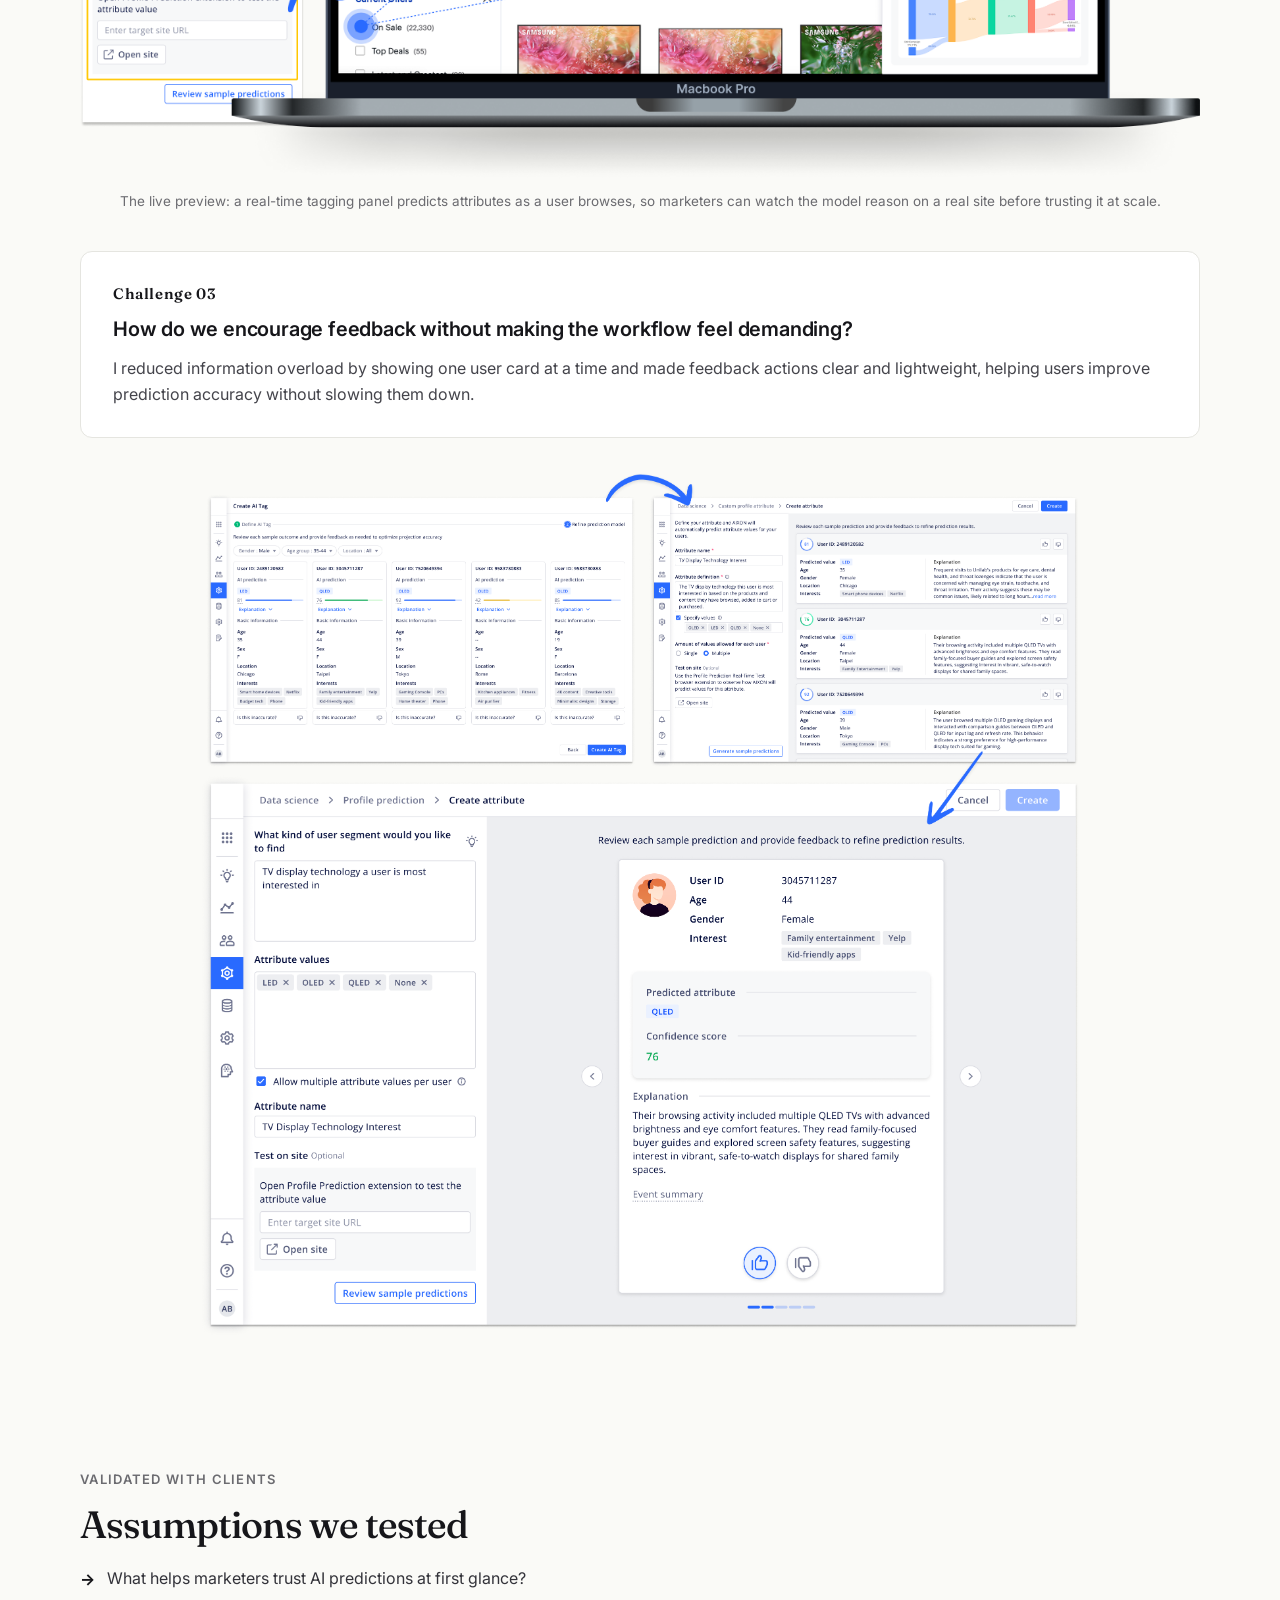
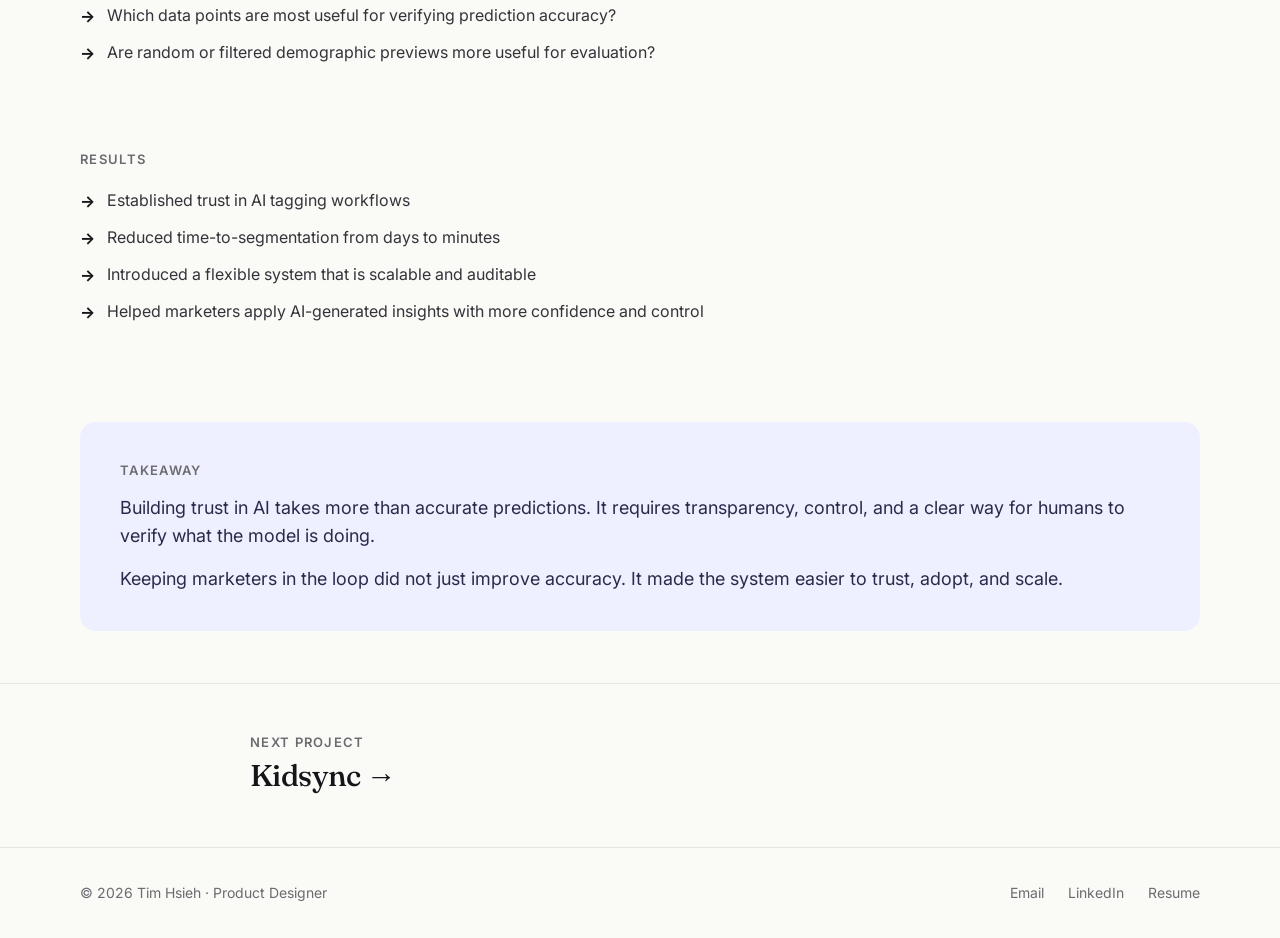
==== commit 35e69d5c: "Scale Prediction challenge three image" ====
--- a/ai-profile-prediction.html
+++ b/ai-profile-prediction.html
@@ -187,19 +187,22 @@
       <h3>How do we help marketers trust AI predictions?</h3>
       <p>I surfaced confidence scores, explanations, and live preview examples so marketers could understand how predictions were generated before applying them to a wider audience.</p>
     </div>
-
+  </div>
+  <figure class="cs-fig-wide">
+    <img src="img/ai-realtime-test.png" alt="Real-time tagging extension predicting attributes live as a user browses a retail site" />
+    <figcaption>The live preview: a real-time tagging panel predicts attributes as a user browses, so marketers can watch the model reason on a real site before trusting it at scale.</figcaption>
+  </figure>
+  <div class="cs-body">
     <div class="challenge">
       <div class="num">Challenge 03</div>
       <h3>How do we encourage feedback without making the workflow feel demanding?</h3>
       <p>I reduced information overload by showing one user card at a time and made feedback actions clear and lightweight, helping users improve prediction accuracy without slowing them down.</p>
     </div>
   </div>
-</section>
-
-<figure class="cs-fig-wide">
-    <img src="img/ai-realtime-test.png" alt="Real-time tagging extension predicting attributes live as a user browses a retail site" />
-    <figcaption>The live preview: a real-time tagging panel predicts attributes as a user browses, so marketers can watch the model reason on a real site before trusting it at scale.</figcaption>
-  </figure>
+  <figure class="cs-fig-wide prediction-challenge-three-media">
+    <img src="img/ai-sample-process.png" alt="" />
+  </figure>
+</section>
 
 <section class="cs-section tight">
   <div class="cs-body">
--- a/styles.css
+++ b/styles.css
@@ -228,6 +228,8 @@
 
 figure.prediction-challenge-one-media{width:45%;max-width:45%}
 @media(max-width:860px){figure.prediction-challenge-one-media{width:100%;max-width:100%}}
+figure.prediction-challenge-three-media{width:80%;max-width:calc(var(--maxw) * 0.8)}
+@media(max-width:860px){figure.prediction-challenge-three-media{width:100%;max-width:100%}}
 
 /* wide wrapper passthrough (HTML compatibility) */
 .cs-fig-wide-wrap{
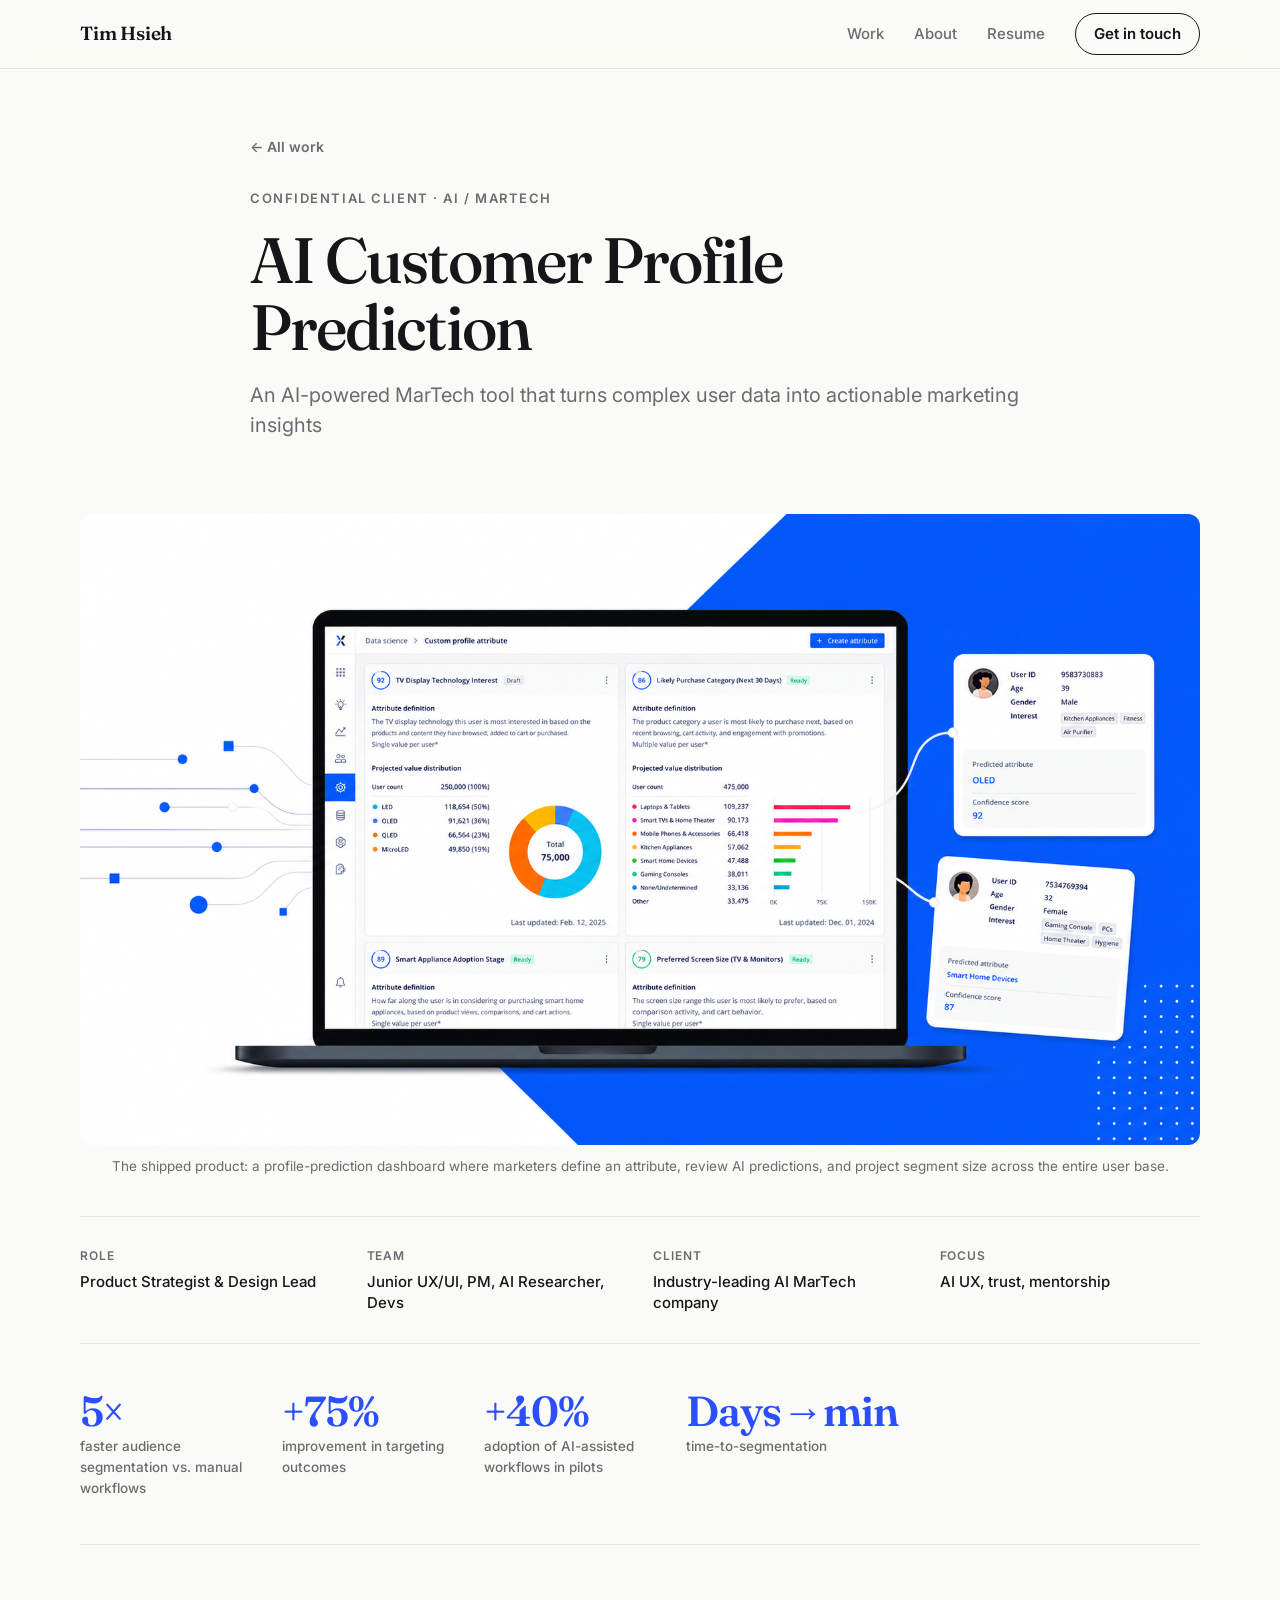
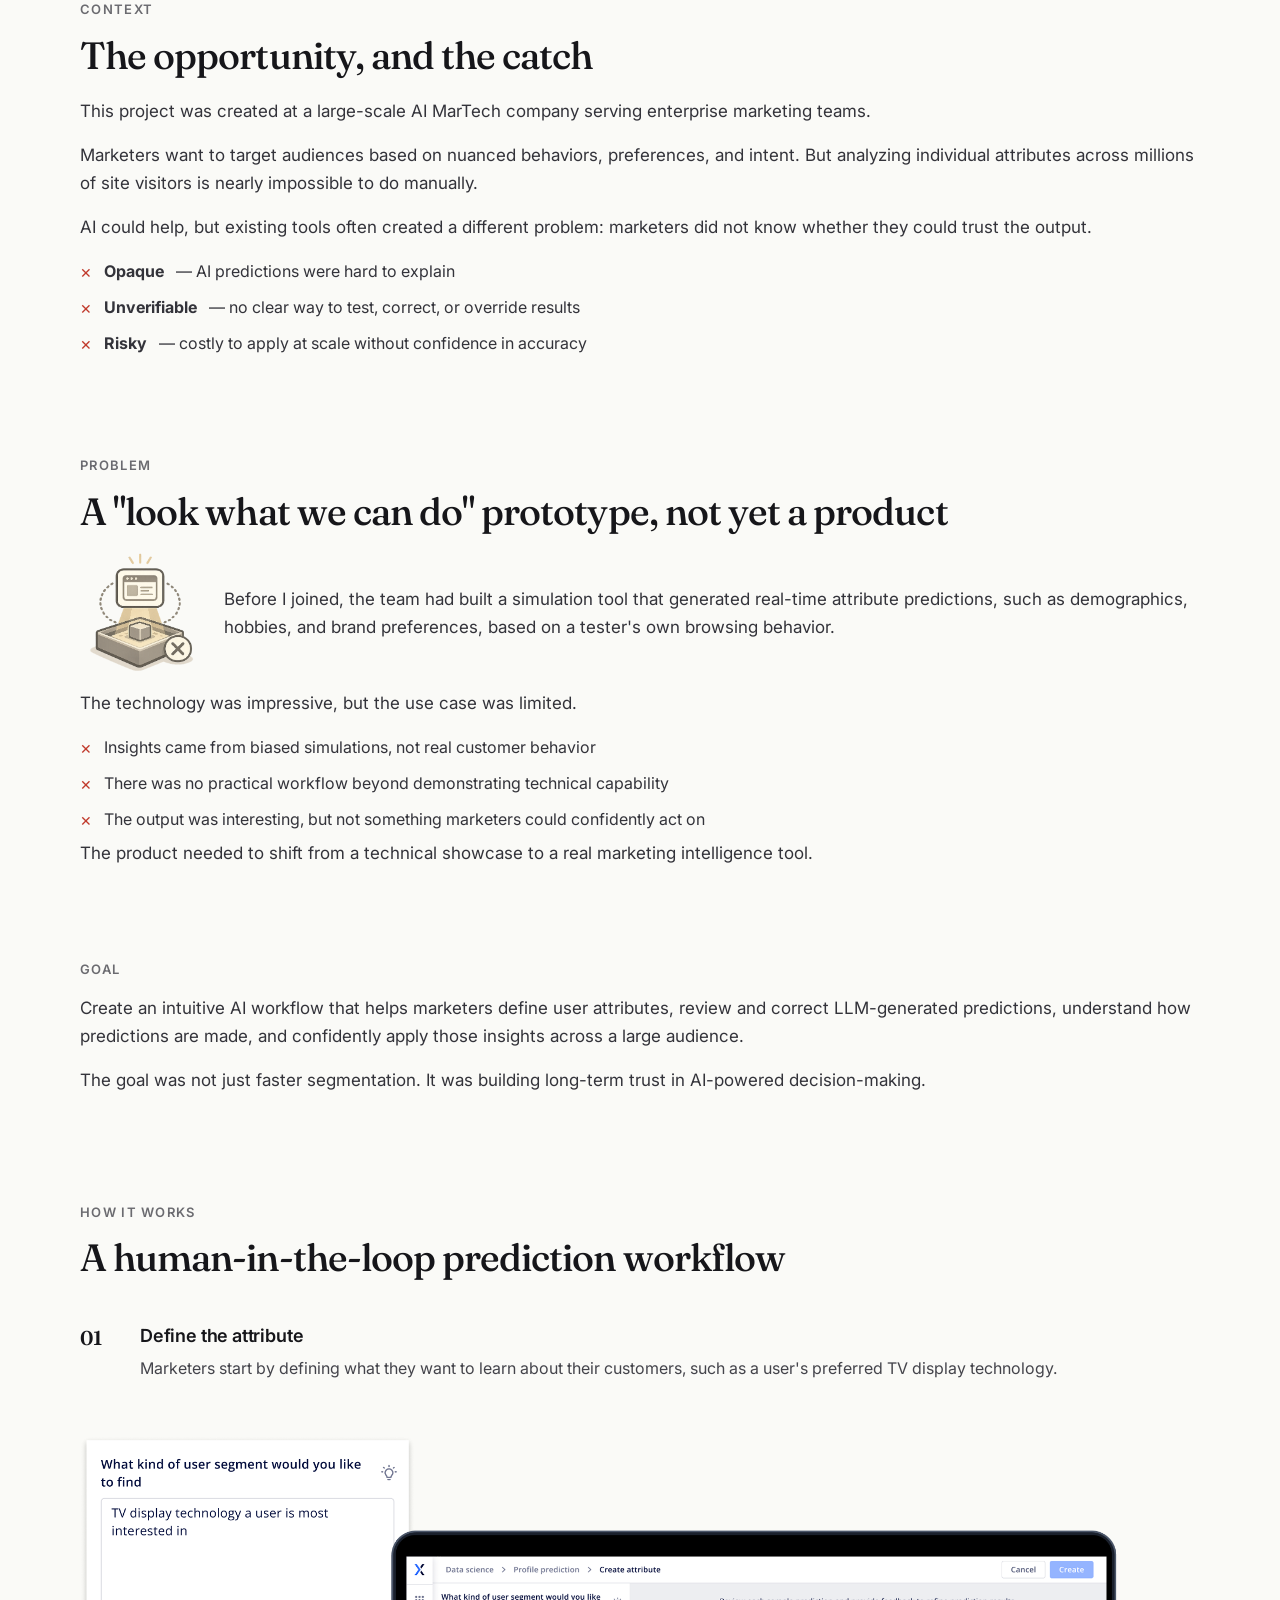
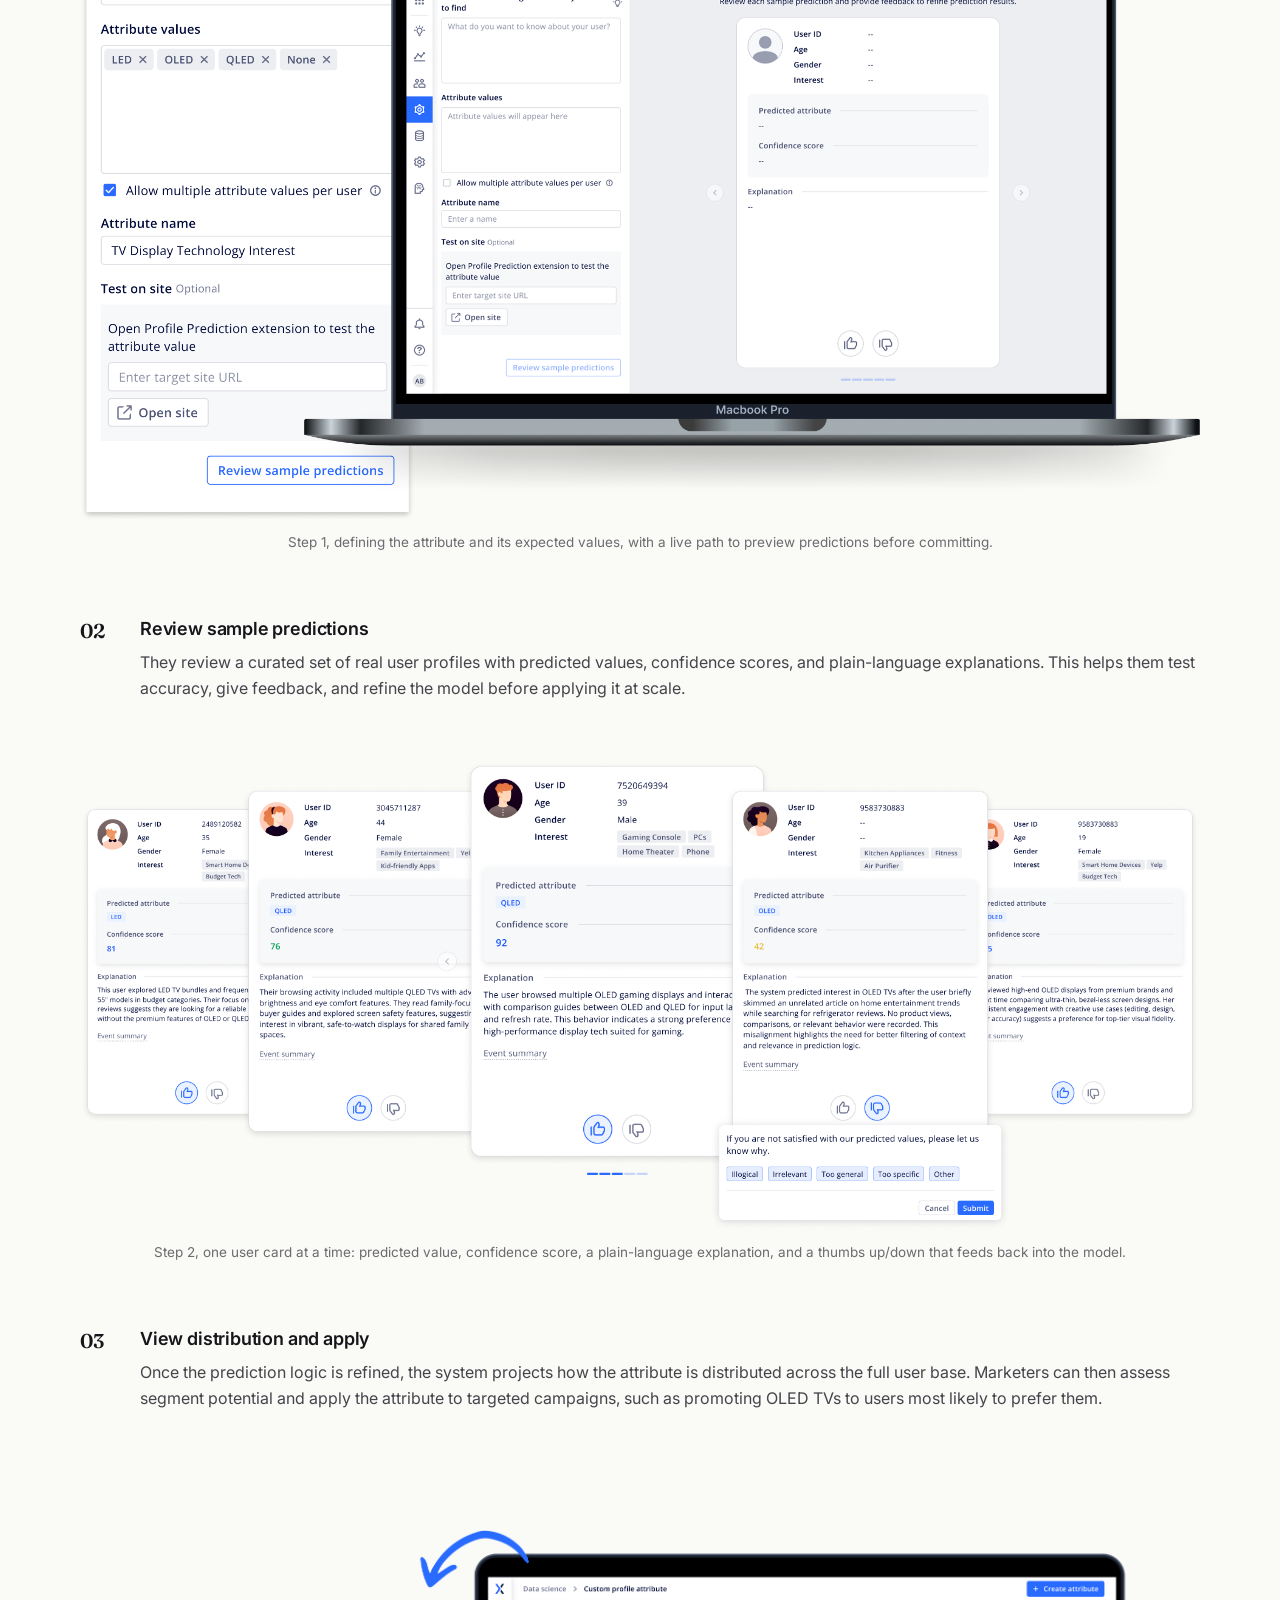
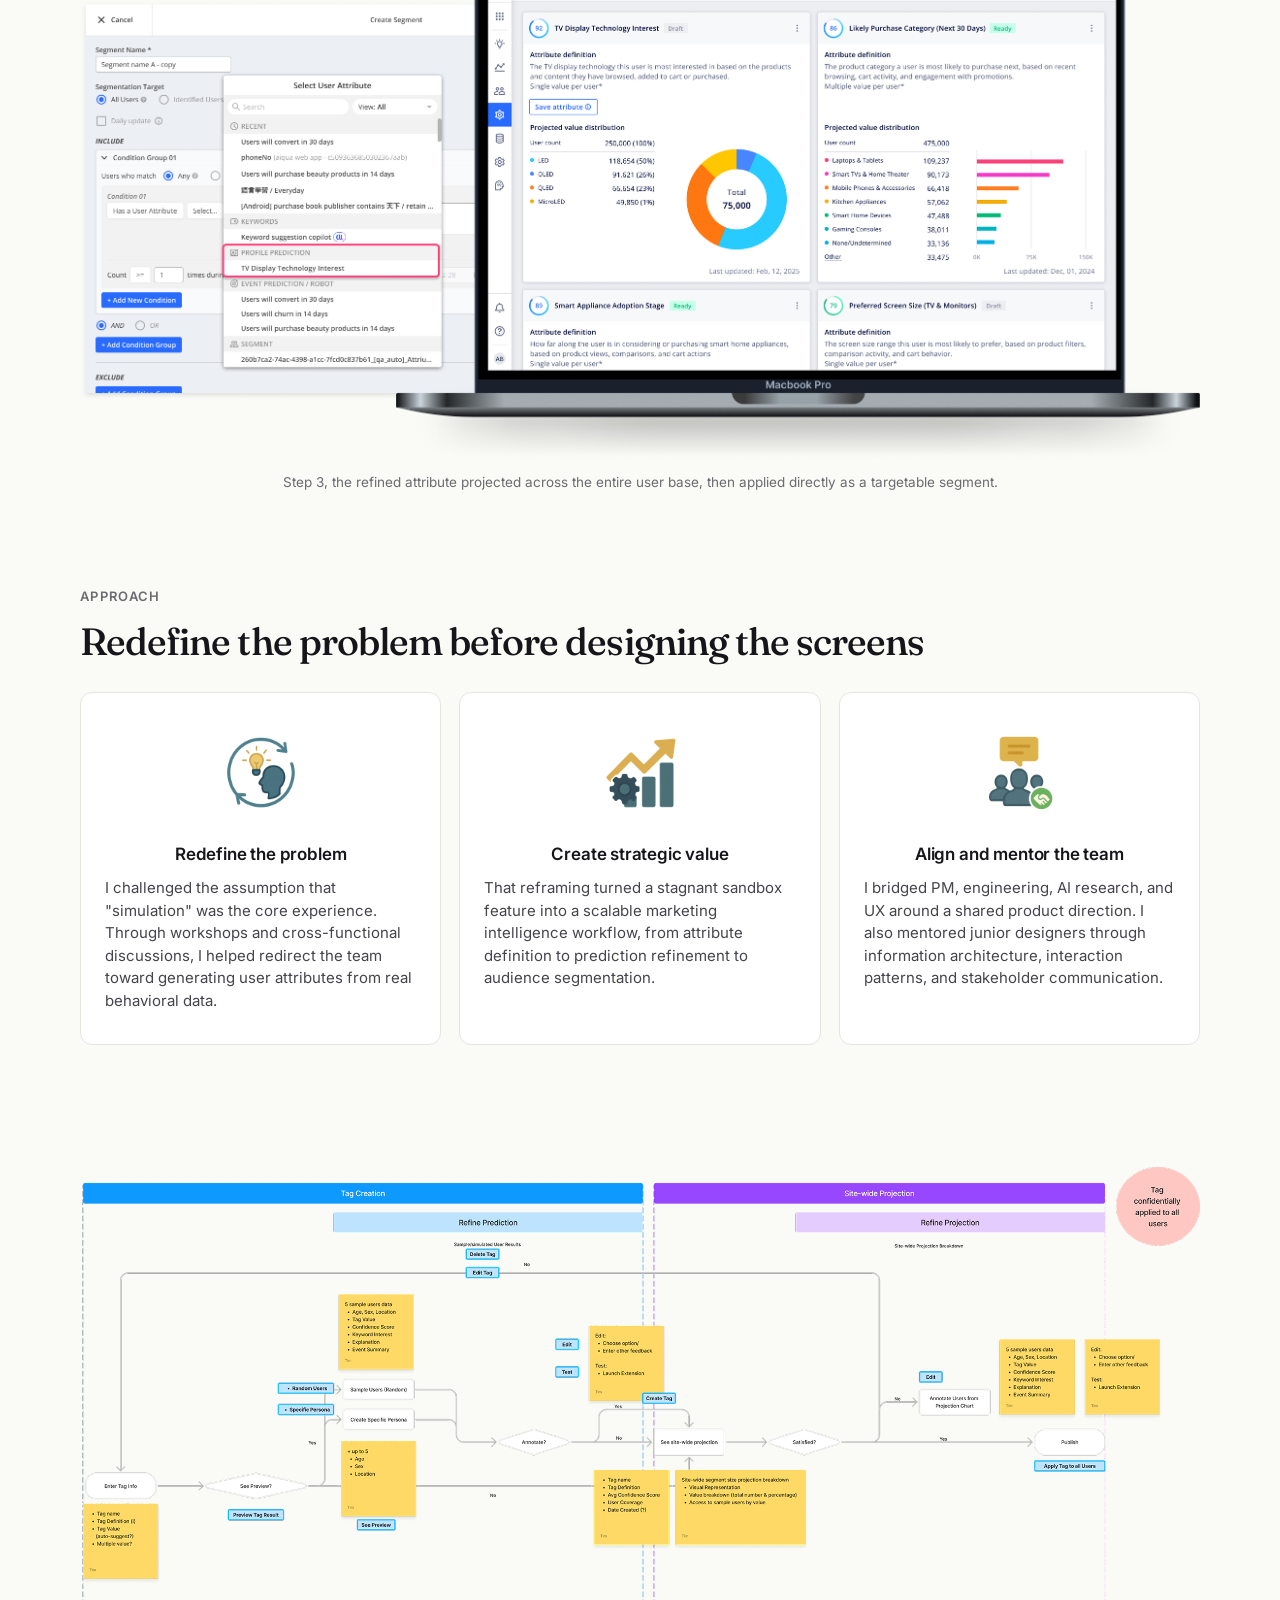
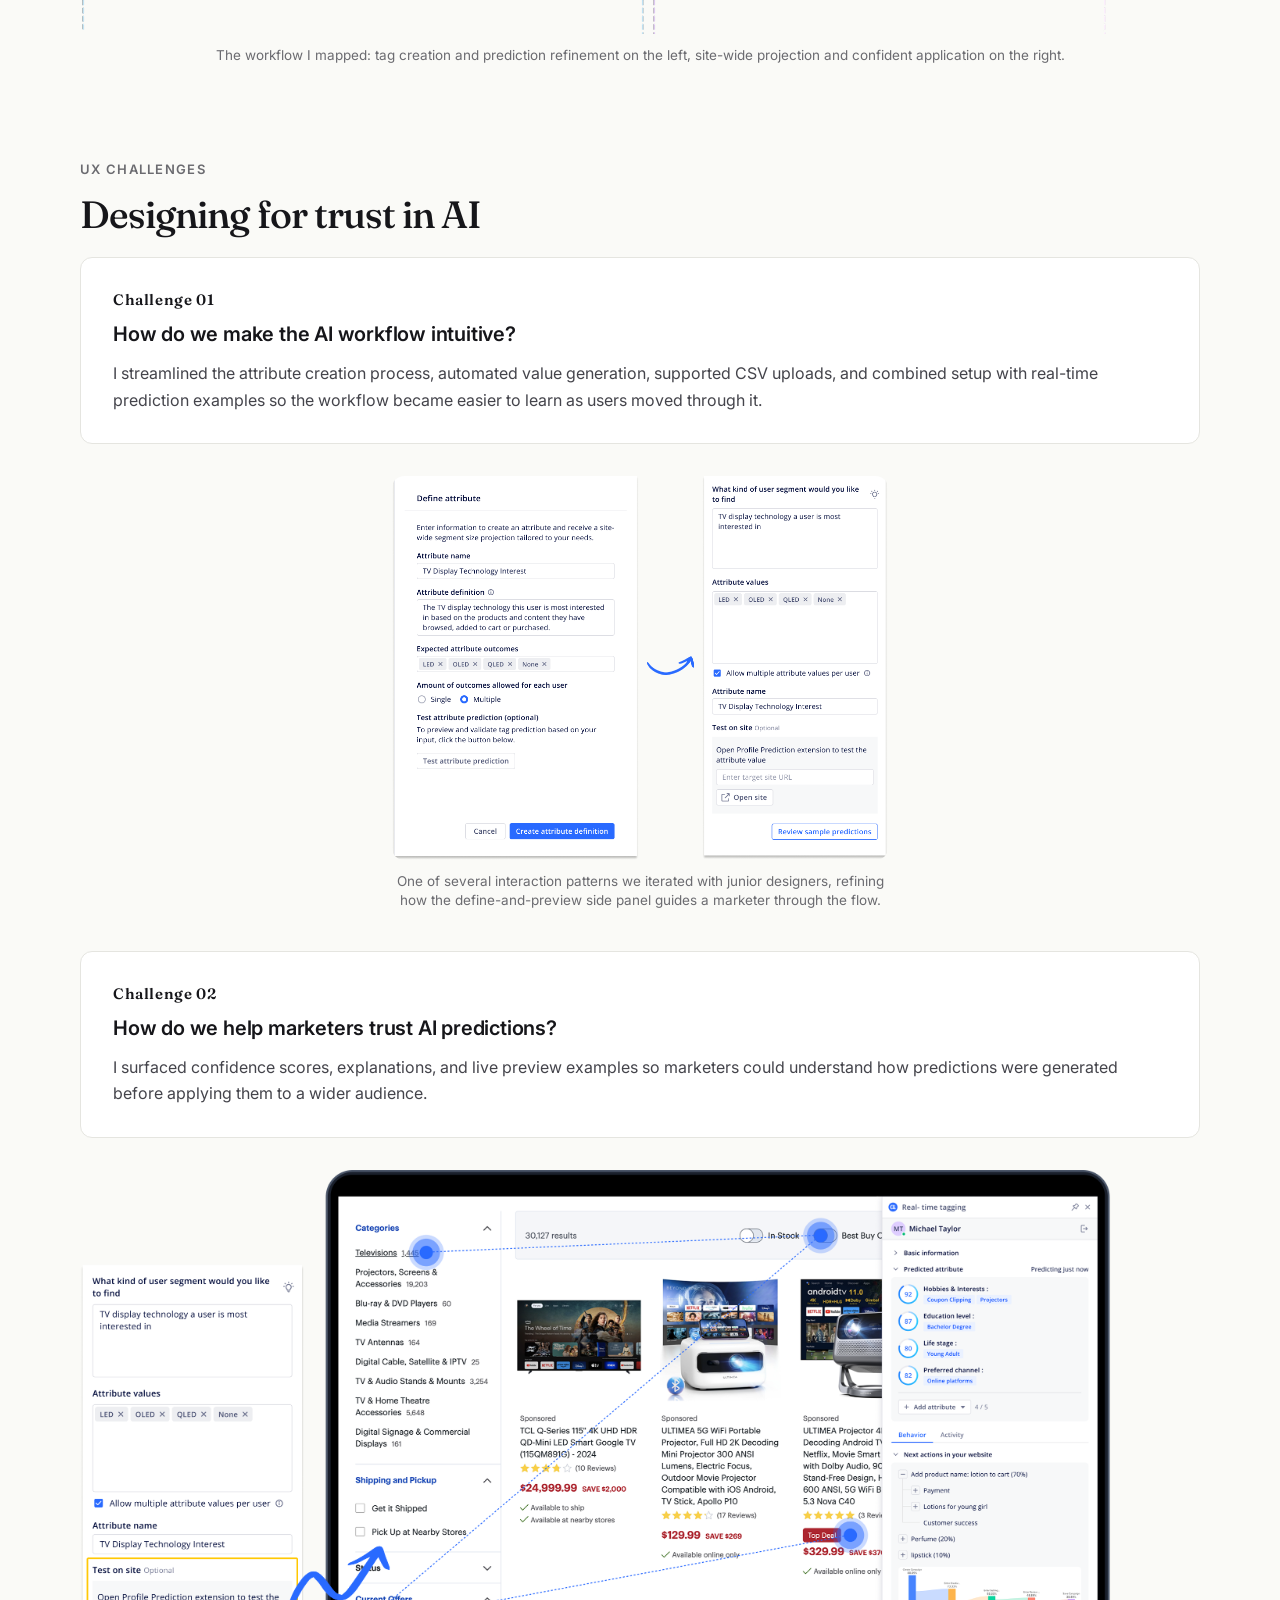
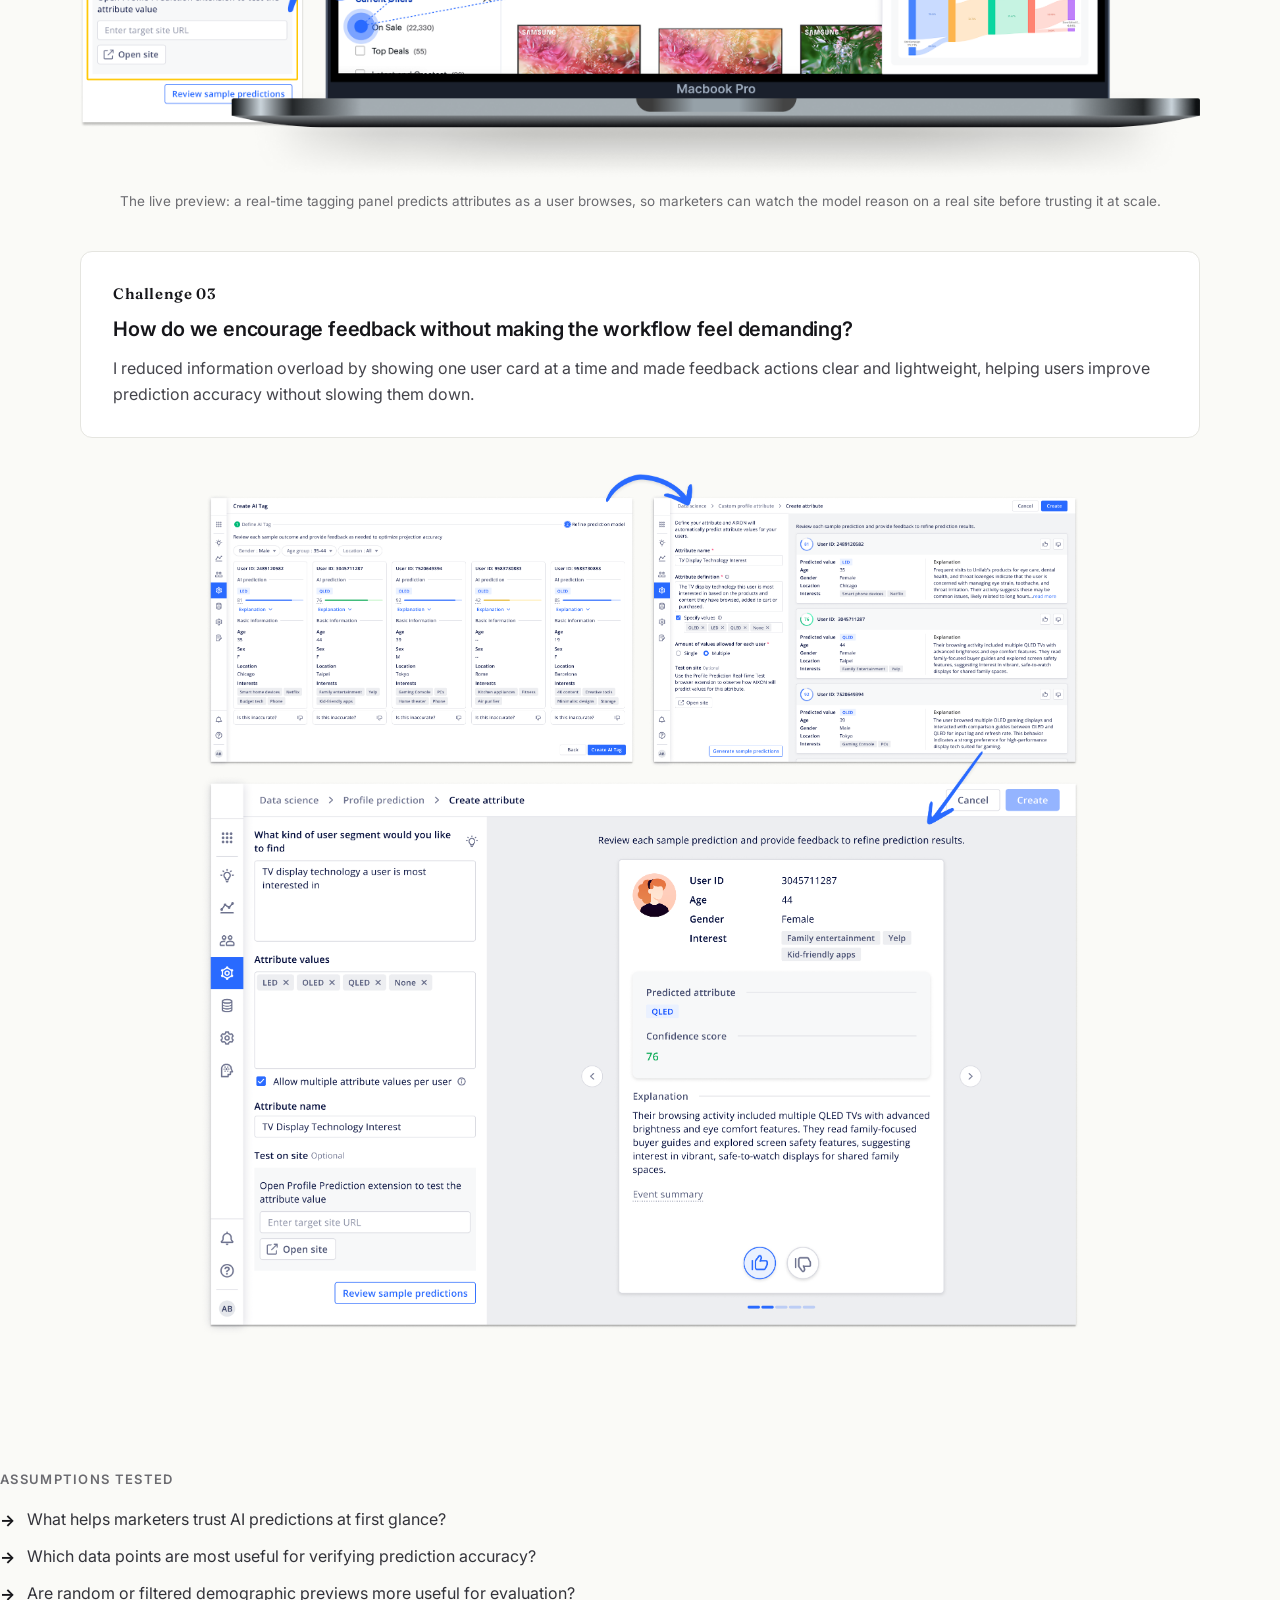
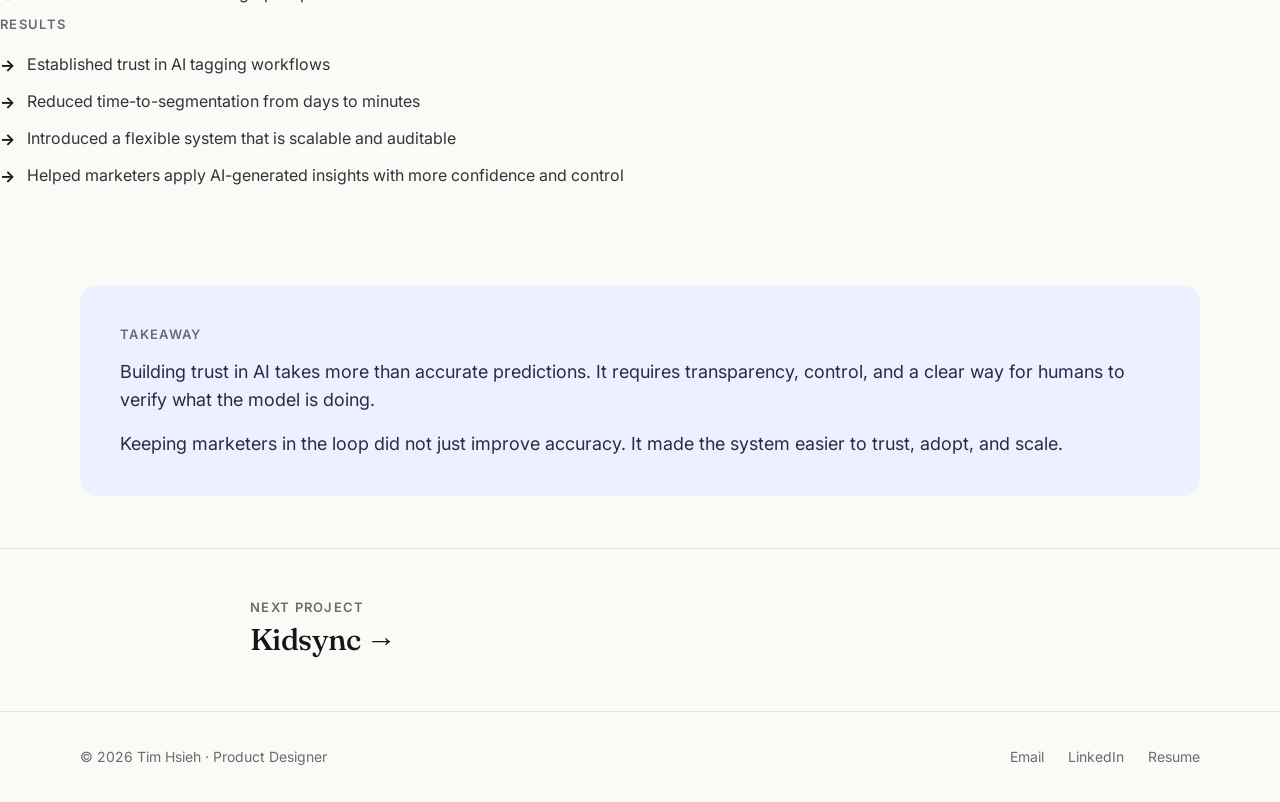
==== commit 98f9c9cc: "Simplify Prediction assumptions heading" ====
--- a/ai-profile-prediction.html
+++ b/ai-profile-prediction.html
@@ -205,26 +205,24 @@
 </section>
 
 <section class="cs-section tight">
-  <div class="cs-body">
-    <div class="eyebrow-sm">Validated with clients</div>
-    <h2>Assumptions we tested</h2>
-    <ul class="winlist">
-      <li>What helps marketers trust AI predictions at first glance?</li>
-      <li>Which data points are most useful for verifying prediction accuracy?</li>
-      <li>Are random or filtered demographic previews more useful for evaluation?</li>
-    </ul>
-  </div>
-</section>
-
-<section class="cs-section tight">
-  <div class="cs-body">
-    <div class="eyebrow-sm">Results</div>
-    <ul class="winlist">
-      <li>Established trust in AI tagging workflows</li>
-      <li>Reduced time-to-segmentation from days to minutes</li>
-      <li>Introduced a flexible system that is scalable and auditable</li>
-      <li>Helped marketers apply AI-generated insights with more confidence and control</li>
-    </ul>
+  <div class="prediction-validation-results-grid">
+    <div>
+      <div class="eyebrow-sm">Assumptions tested</div>
+      <ul class="winlist">
+        <li>What helps marketers trust AI predictions at first glance?</li>
+        <li>Which data points are most useful for verifying prediction accuracy?</li>
+        <li>Are random or filtered demographic previews more useful for evaluation?</li>
+      </ul>
+    </div>
+    <div>
+      <div class="eyebrow-sm">Results</div>
+      <ul class="winlist">
+        <li>Established trust in AI tagging workflows</li>
+        <li>Reduced time-to-segmentation from days to minutes</li>
+        <li>Introduced a flexible system that is scalable and auditable</li>
+        <li>Helped marketers apply AI-generated insights with more confidence and control</li>
+      </ul>
+    </div>
   </div>
 </section>
 
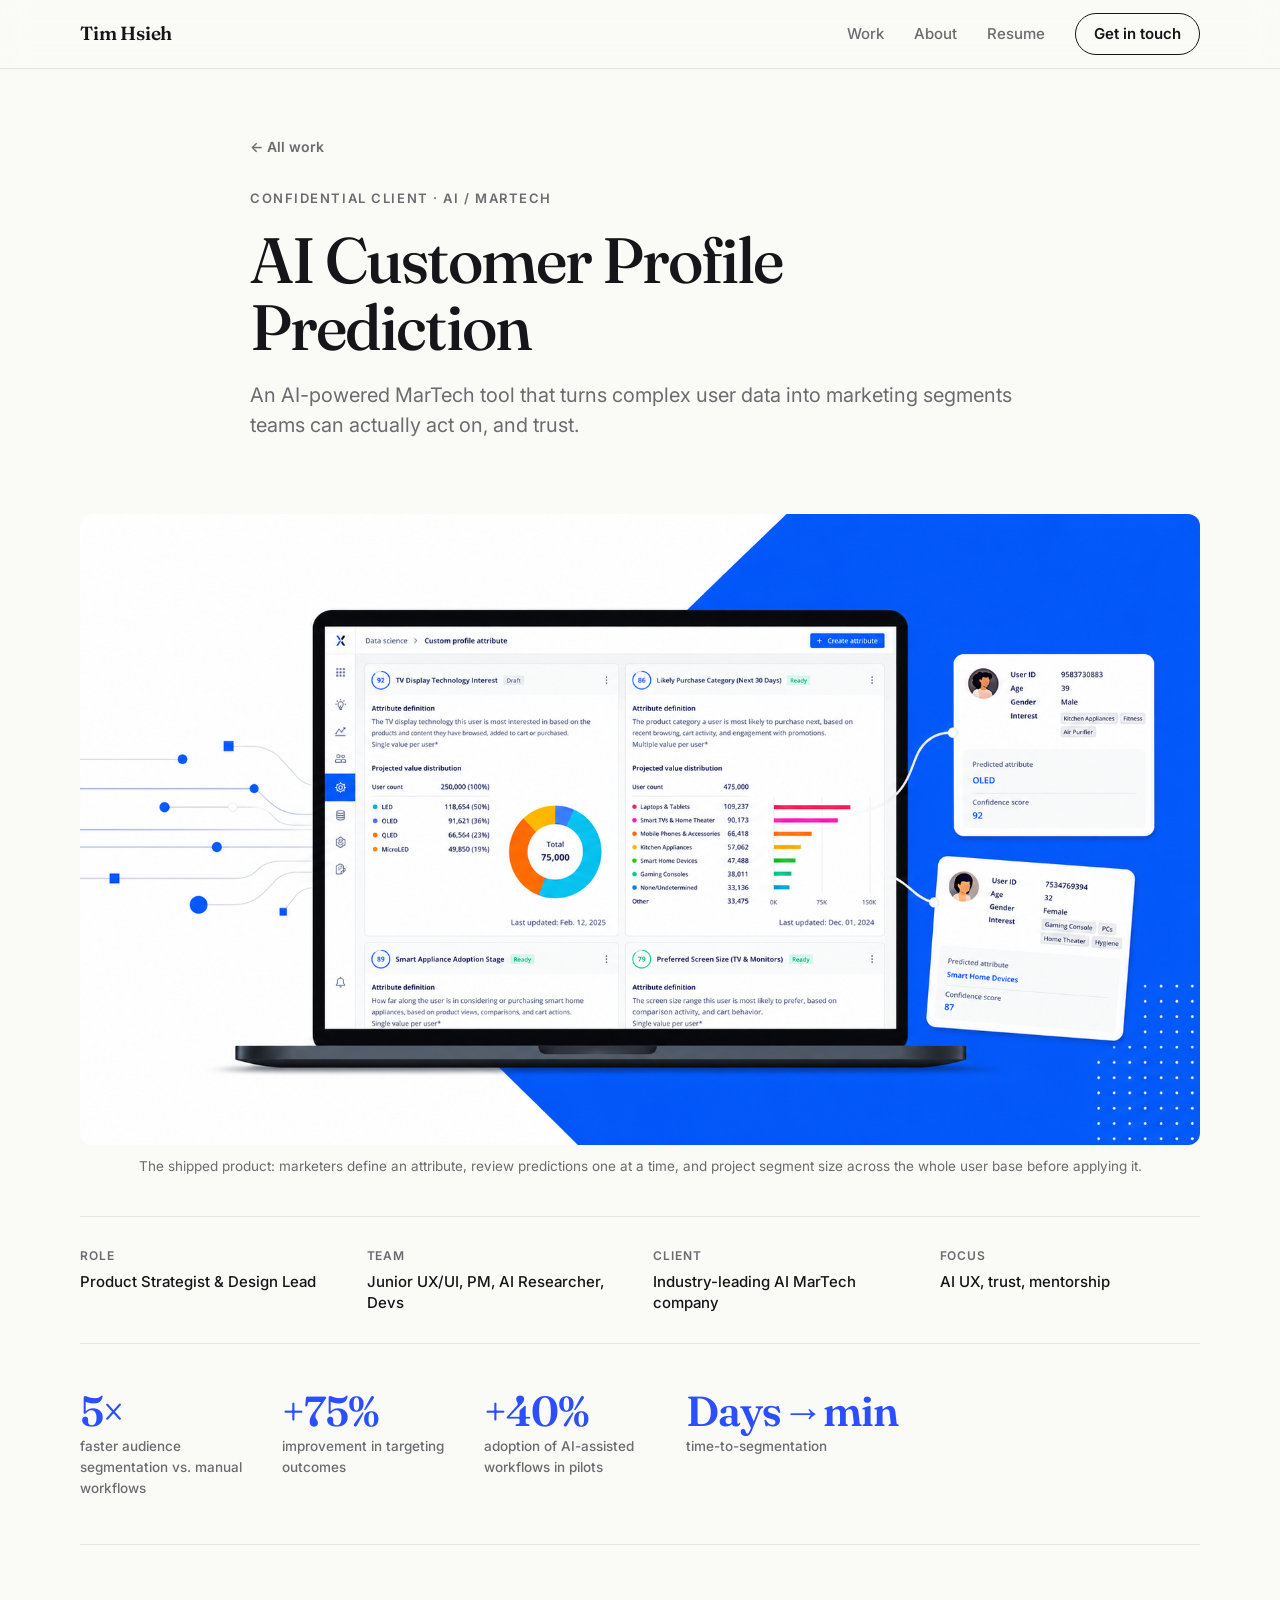
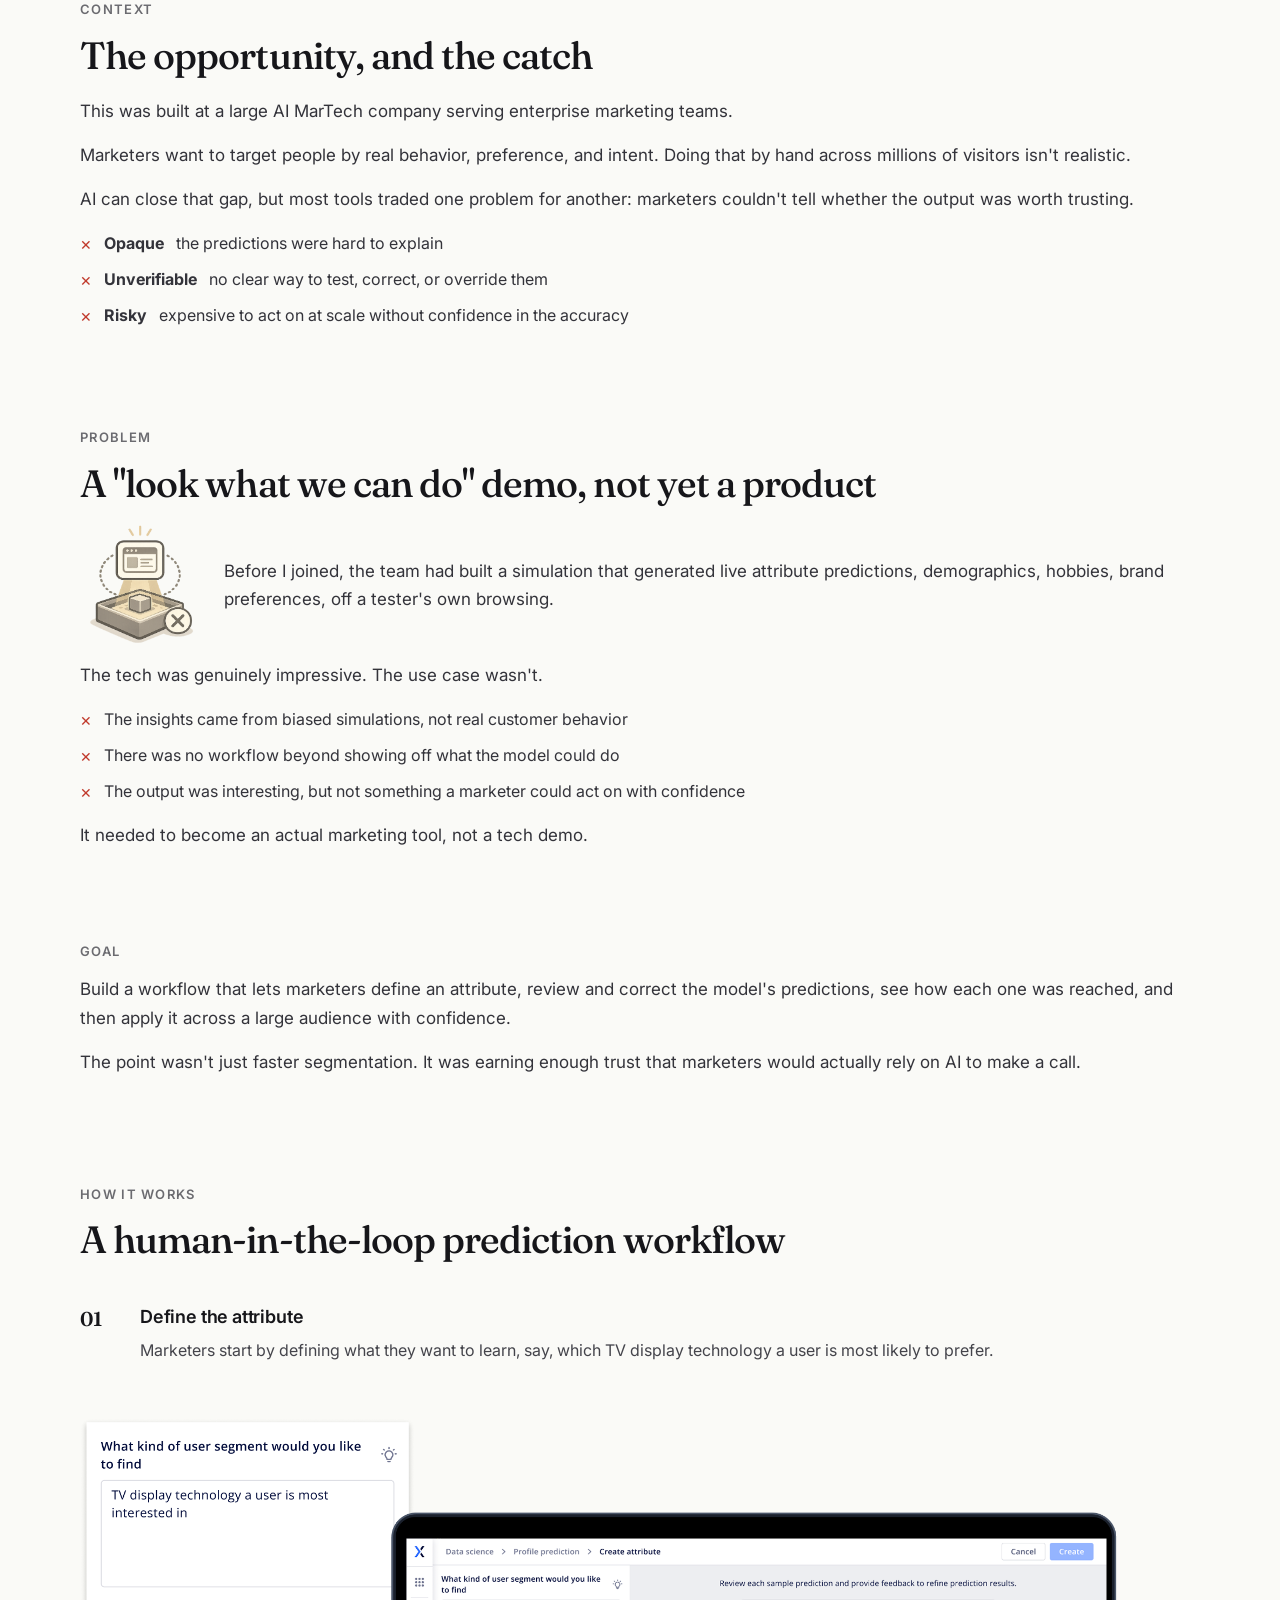
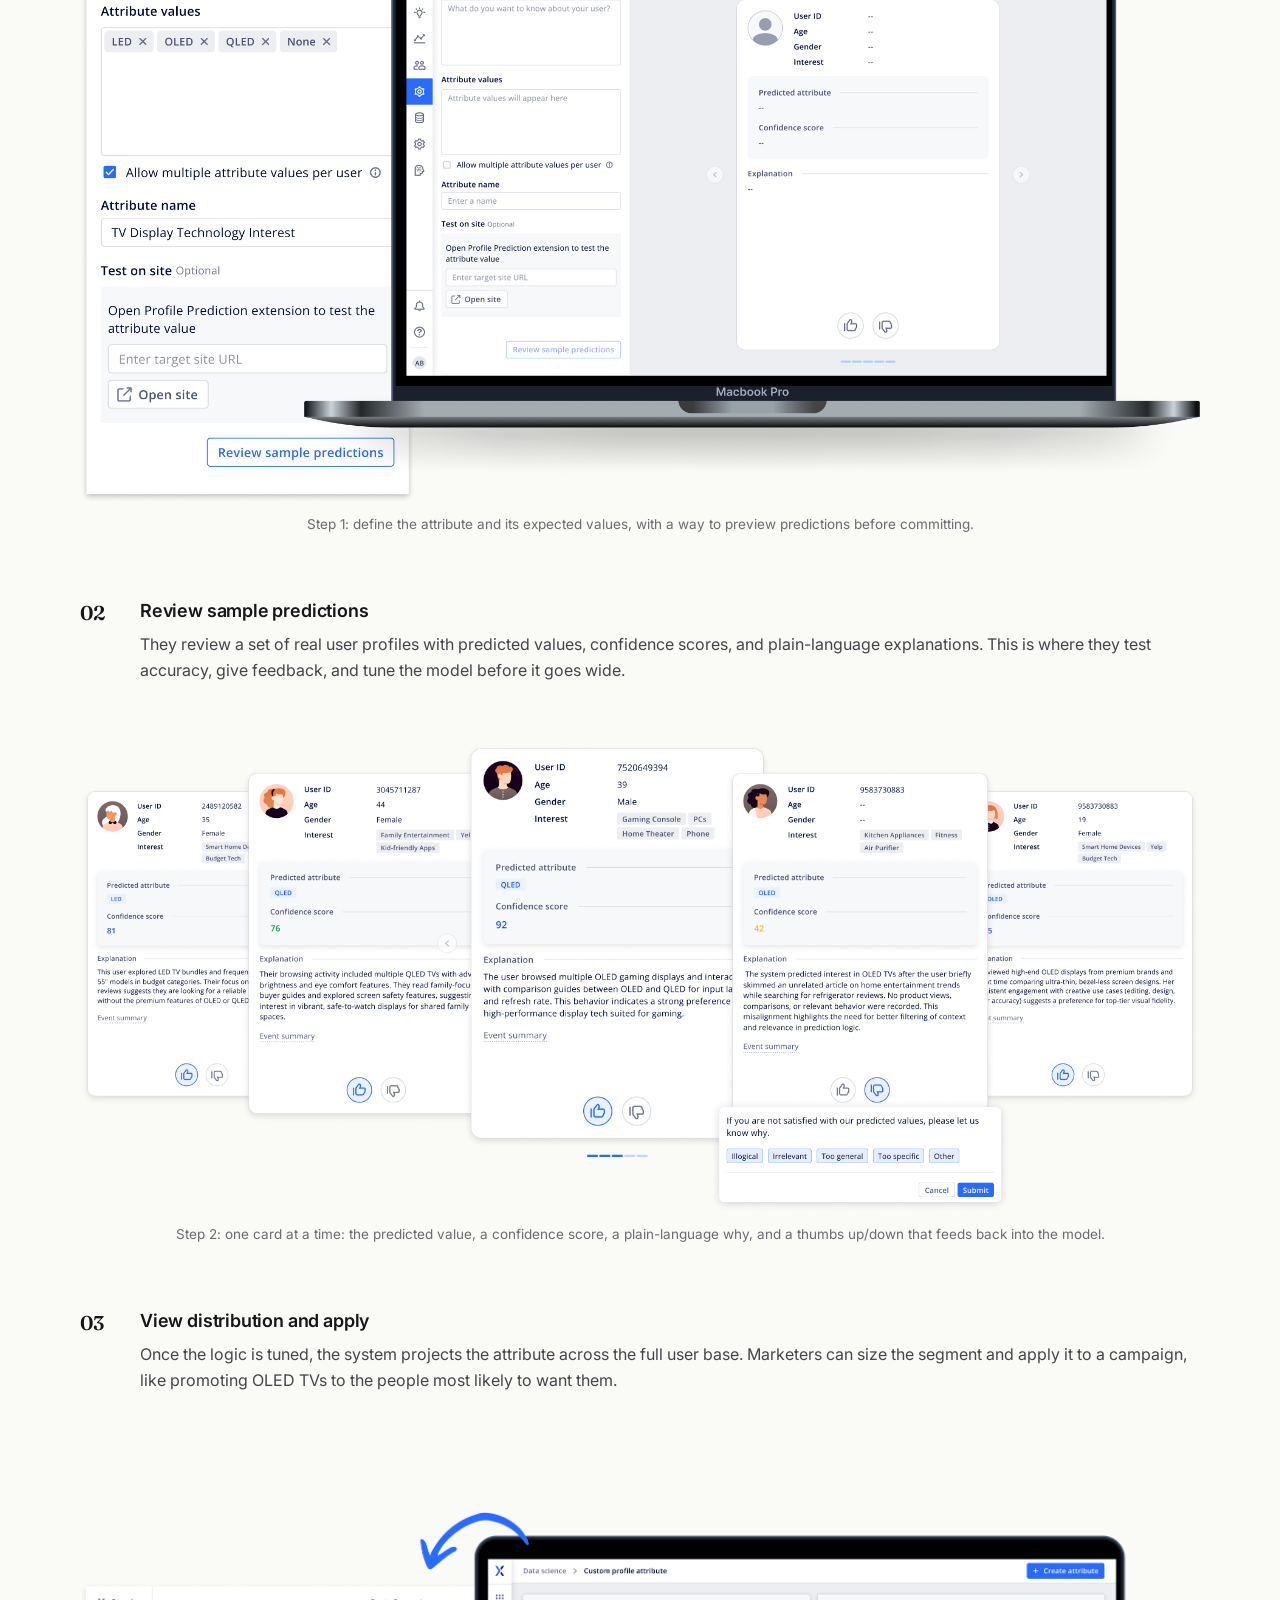
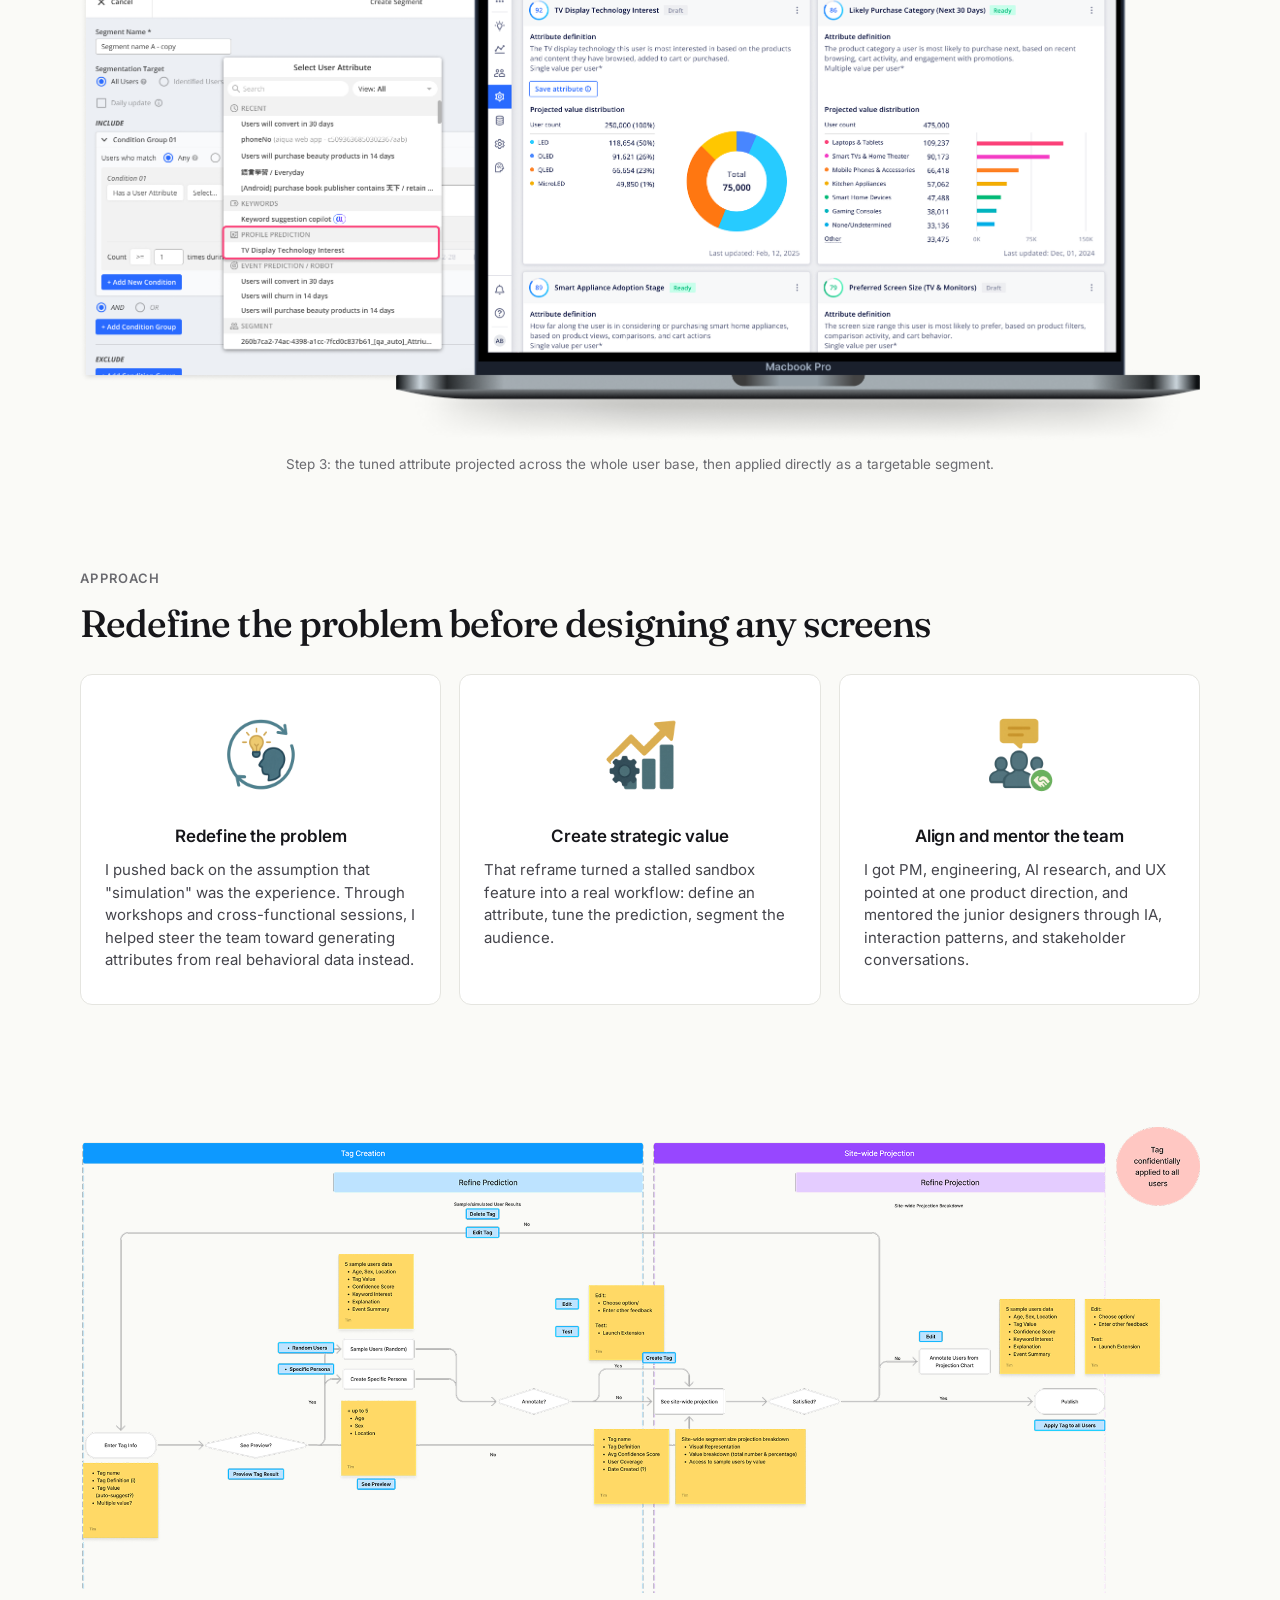
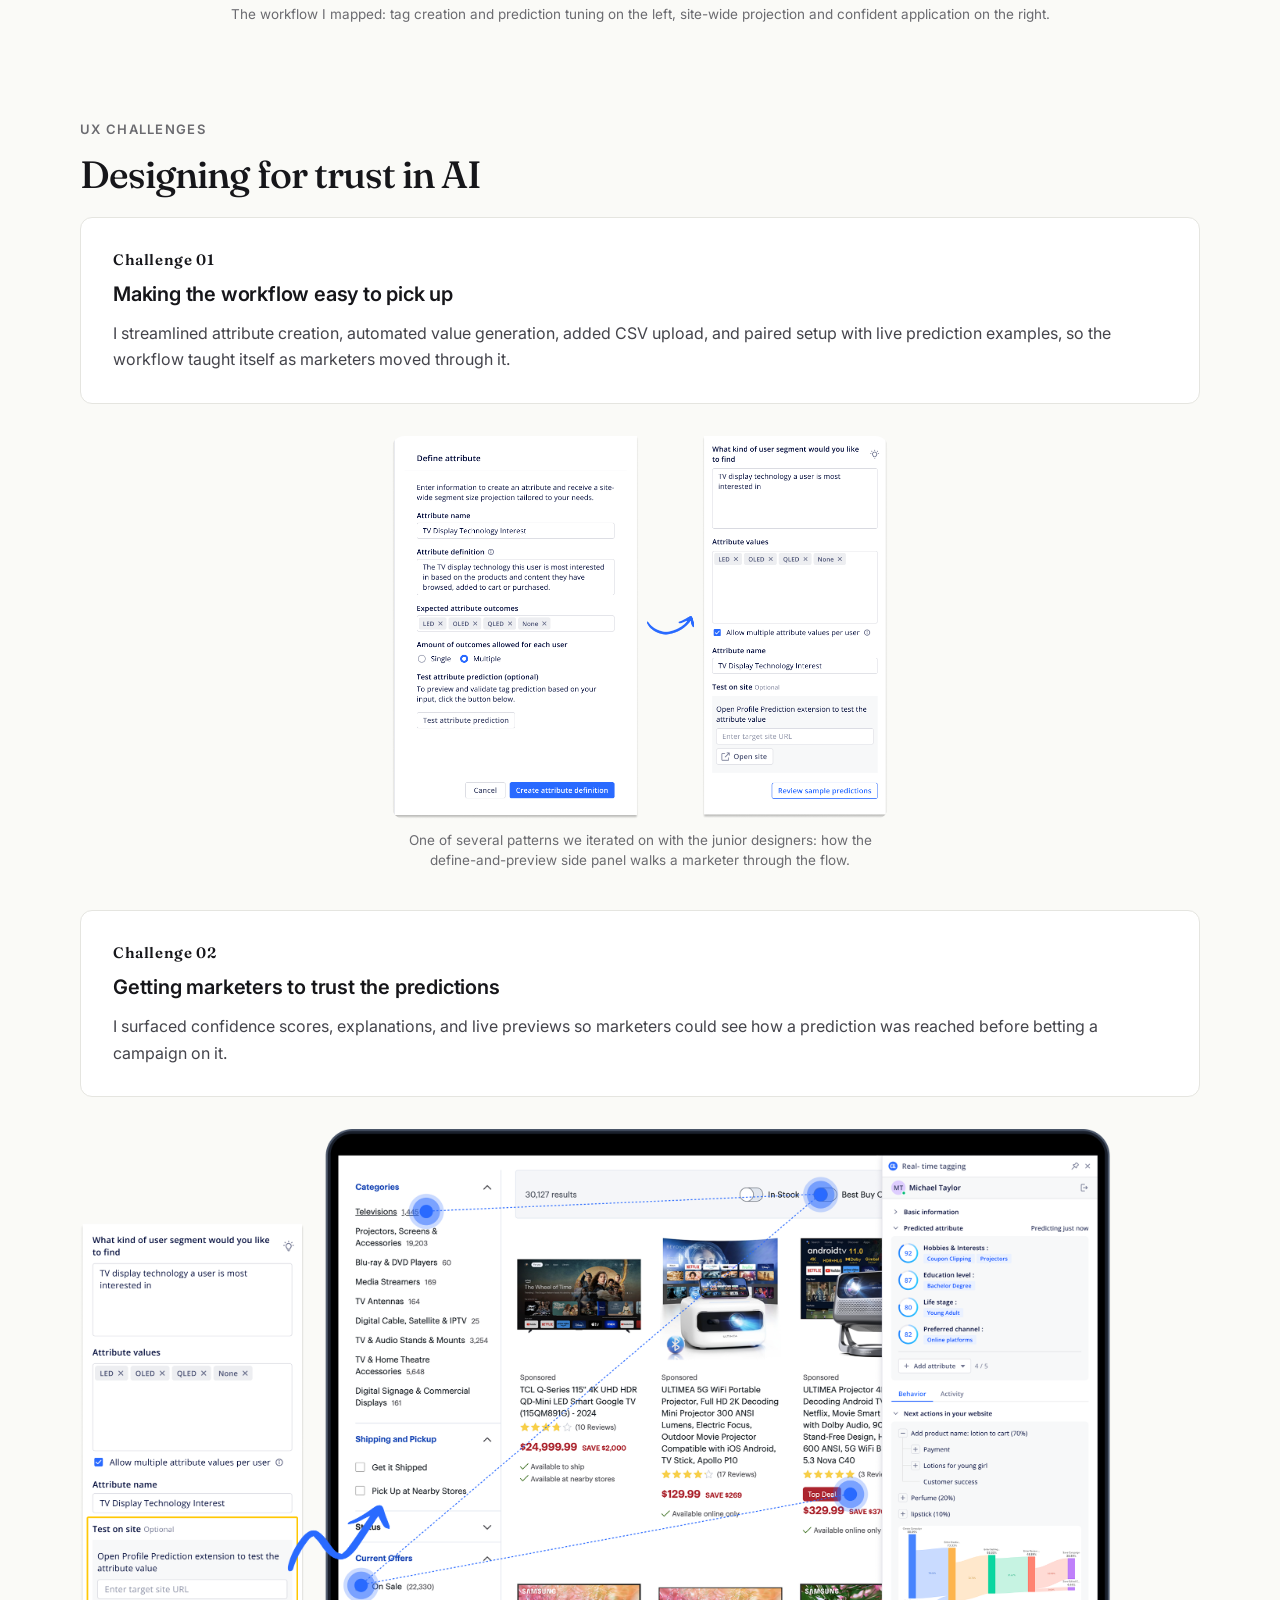
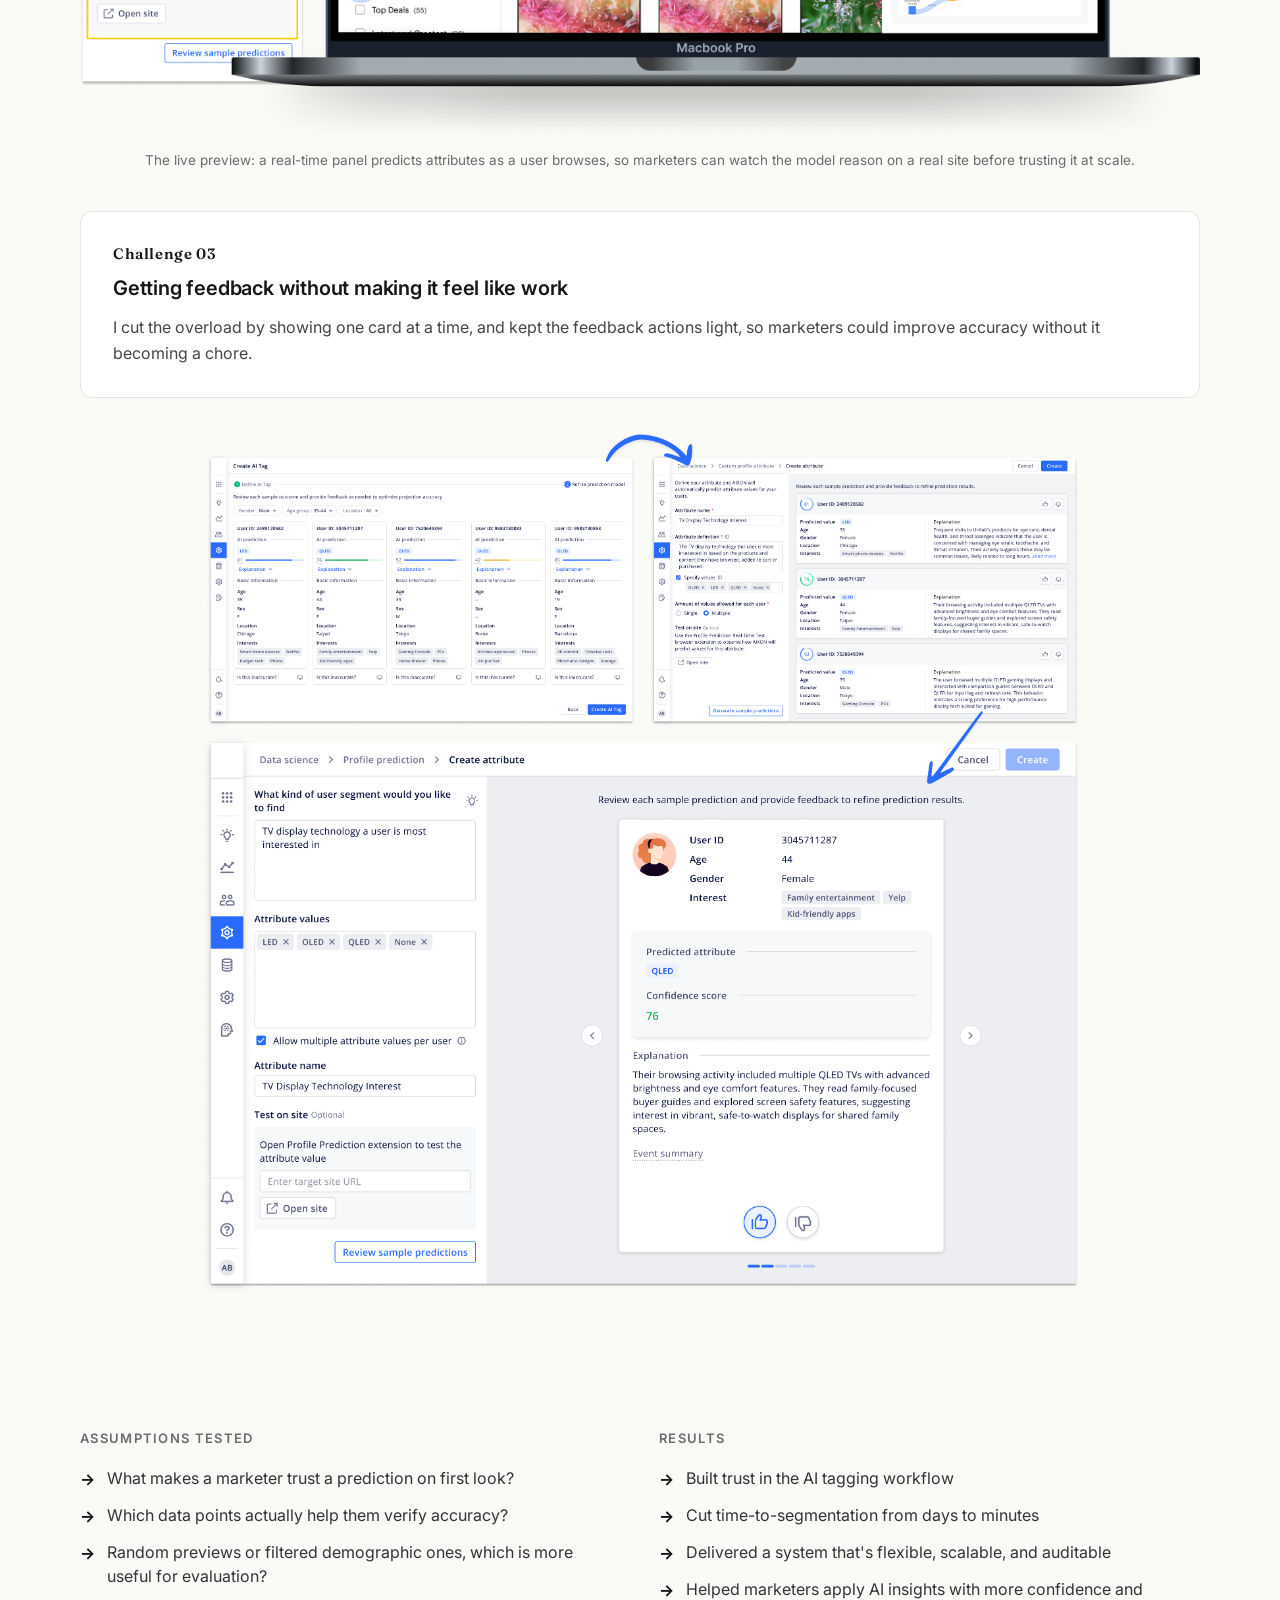
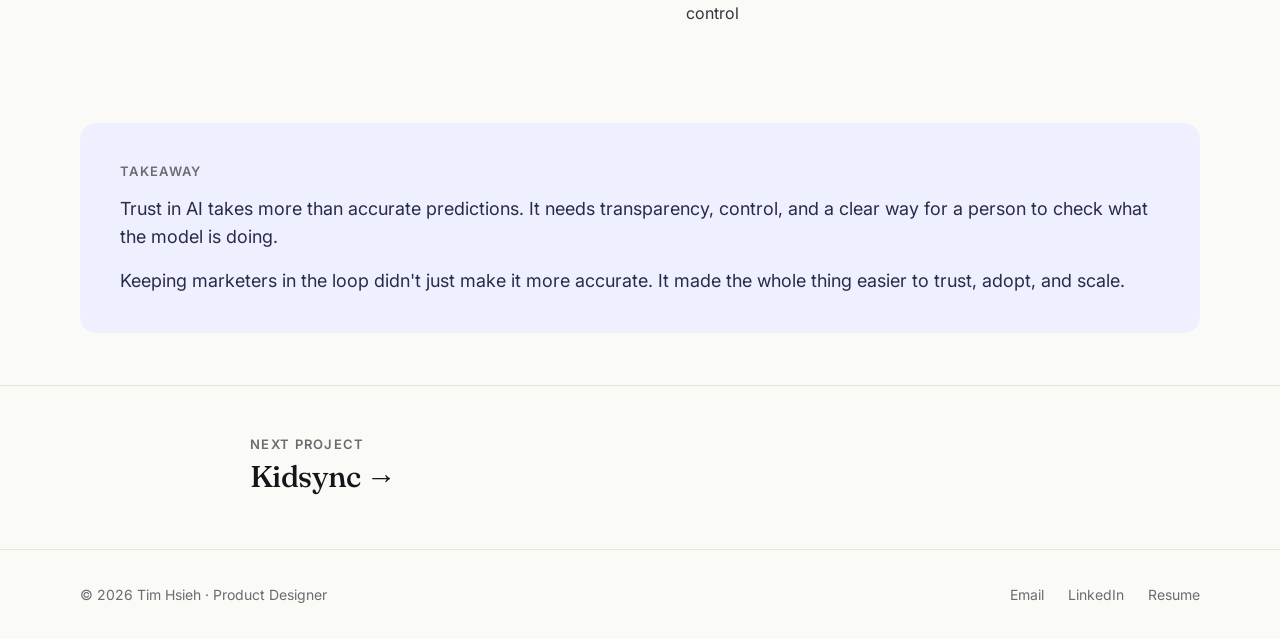
==== commit 4853adb0: "Rewrite AI Profile Prediction case study copy Co-Authored-By: Claude Opus 4.8 <noreply@anthropic.com" ====
--- a/ai-profile-prediction.html
+++ b/ai-profile-prediction.html
@@ -4,7 +4,7 @@
 <meta charset="UTF-8" />
 <meta name="viewport" content="width=device-width, initial-scale=1.0" />
 <title>AI Customer Profile Prediction — Tim Hsieh</title>
-<meta name="description" content="An AI marketing-intelligence tool that turns complex user data into trustworthy, actionable segments through human-in-the-loop validation. 5x faster segmentation, +75% targeting precision." />
+<meta name="description" content="An AI MarTech tool that turns messy user data into segments marketers can actually trust, through human-in-the-loop validation. Time-to-segmentation cut from days to minutes." />
 <link rel="preconnect" href="https://fonts.googleapis.com" />
 <link rel="preconnect" href="https://fonts.gstatic.com" crossorigin />
 <link href="https://fonts.googleapis.com/css2?family=Fraunces:opsz,wght@9..144,400;9..144,500;9..144,600&family=Inter:wght@400;500;600;700&display=swap" rel="stylesheet" />
@@ -32,13 +32,13 @@
     <a href="index.html#work" class="cs-back">← All work</a>
     <div class="cs-kicker">Confidential client · AI / MarTech</div>
     <h1>AI Customer Profile Prediction</h1>
-    <p class="sub">An AI-powered MarTech tool that turns complex user data into actionable marketing insights</p>
+    <p class="sub">An AI-powered MarTech tool that turns complex user data into marketing segments teams can actually act on, and trust.</p>
   </div>
 </section>
 
 <figure class="cs-fig-wide">
   <img src="img/ai-cover.png" alt="Profile prediction dashboard with projected value distributions and sample user cards" />
-  <figcaption>The shipped product: a profile-prediction dashboard where marketers define an attribute, review AI predictions, and project segment size across the entire user base.</figcaption>
+  <figcaption>The shipped product: marketers define an attribute, review predictions one at a time, and project segment size across the whole user base before applying it.</figcaption>
 </figure>
 
 <div class="wrap">
@@ -67,13 +67,13 @@
   <div class="cs-body">
     <div class="eyebrow-sm">Context</div>
     <h2>The opportunity, and the catch</h2>
-    <p>This project was created at a large-scale AI MarTech company serving enterprise marketing teams.</p>
-    <p>Marketers want to target audiences based on nuanced behaviors, preferences, and intent. But analyzing individual attributes across millions of site visitors is nearly impossible to do manually.</p>
-    <p>AI could help, but existing tools often created a different problem: marketers did not know whether they could trust the output.</p>
+    <p>This was built at a large AI MarTech company serving enterprise marketing teams.</p>
+    <p>Marketers want to target people by real behavior, preference, and intent. Doing that by hand across millions of visitors isn't realistic.</p>
+    <p>AI can close that gap, but most tools traded one problem for another: marketers couldn't tell whether the output was worth trusting.</p>
     <ul class="painlist">
-      <li><strong>Opaque</strong> — AI predictions were hard to explain</li>
-      <li><strong>Unverifiable</strong> — no clear way to test, correct, or override results</li>
-      <li><strong>Risky</strong> — costly to apply at scale without confidence in accuracy</li>
+      <li><strong>Opaque</strong> the predictions were hard to explain</li>
+      <li><strong>Unverifiable</strong> no clear way to test, correct, or override them</li>
+      <li><strong>Risky</strong> expensive to act on at scale without confidence in the accuracy</li>
     </ul>
   </div>
 </section>
@@ -81,23 +81,23 @@
 <section class="cs-section tight">
   <div class="cs-body">
     <div class="eyebrow-sm">Problem</div>
-    <h2>A "look what we can do" prototype, not yet a product</h2>
-    <div style="display:flex;align-items:center;gap:24px;margin-bottom:16px"><img src="img/icon-launch.png" alt="" style="width:120px;height:120px;flex-shrink:0" /><p style="margin:0">Before I joined, the team had built a simulation tool that generated real-time attribute predictions, such as demographics, hobbies, and brand preferences, based on a tester's own browsing behavior.</p></div>
-    <p>The technology was impressive, but the use case was limited.</p>
+    <h2>A "look what we can do" demo, not yet a product</h2>
+    <div style="display:flex;align-items:center;gap:24px;margin-bottom:16px"><img src="img/icon-launch.png" alt="" style="width:120px;height:120px;flex-shrink:0" /><p style="margin:0">Before I joined, the team had built a simulation that generated live attribute predictions, demographics, hobbies, brand preferences, off a tester's own browsing.</p></div>
+    <p>The tech was genuinely impressive. The use case wasn't.</p>
     <ul class="painlist">
-      <li>Insights came from biased simulations, not real customer behavior</li>
-      <li>There was no practical workflow beyond demonstrating technical capability</li>
-      <li>The output was interesting, but not something marketers could confidently act on</li>
+      <li>The insights came from biased simulations, not real customer behavior</li>
+      <li>There was no workflow beyond showing off what the model could do</li>
+      <li>The output was interesting, but not something a marketer could act on with confidence</li>
     </ul>
-    <p>The product needed to shift from a technical showcase to a real marketing intelligence tool.</p>
+    <p style="margin-top:18px">It needed to become an actual marketing tool, not a tech demo.</p>
   </div>
 </section>
 
 <section class="cs-section tight">
   <div class="cs-body">
     <div class="eyebrow-sm">Goal</div>
-    <p>Create an intuitive AI workflow that helps marketers define user attributes, review and correct LLM-generated predictions, understand how predictions are made, and confidently apply those insights across a large audience.</p>
-    <p>The goal was not just faster segmentation. It was building long-term trust in AI-powered decision-making.</p>
+    <p>Build a workflow that lets marketers define an attribute, review and correct the model's predictions, see how each one was reached, and then apply it across a large audience with confidence.</p>
+    <p>The point wasn't just faster segmentation. It was earning enough trust that marketers would actually rely on AI to make a call.</p>
   </div>
 </section>
 
@@ -107,55 +107,55 @@
     <h2>A human-in-the-loop prediction workflow</h2>
     <div class="step">
       <div class="si">01</div>
-      <div><h3>Define the attribute</h3><p>Marketers start by defining what they want to learn about their customers, such as a user's preferred TV display technology.</p></div>
+      <div><h3>Define the attribute</h3><p>Marketers start by defining what they want to learn, say, which TV display technology a user is most likely to prefer.</p></div>
     </div>
   </div>
   <figure class="cs-fig-wide">
     <img src="img/ai-define.png" alt="Define attribute screen: naming the attribute, setting values, and previewing predictions" />
-    <figcaption>Step 1, defining the attribute and its expected values, with a live path to preview predictions before committing.</figcaption>
+    <figcaption>Step 1: define the attribute and its expected values, with a way to preview predictions before committing.</figcaption>
   </figure>
   <div class="cs-body">
     <div class="step">
       <div class="si">02</div>
-      <div><h3>Review sample predictions</h3><p>They review a curated set of real user profiles with predicted values, confidence scores, and plain-language explanations. This helps them test accuracy, give feedback, and refine the model before applying it at scale.</p></div>
+      <div><h3>Review sample predictions</h3><p>They review a set of real user profiles with predicted values, confidence scores, and plain-language explanations. This is where they test accuracy, give feedback, and tune the model before it goes wide.</p></div>
     </div>
   </div>
   <figure class="cs-fig-wide">
     <img src="img/ai-review-cards.png" alt="Sample prediction cards showing predicted attribute, confidence score, explanation, and thumbs feedback" />
-    <figcaption>Step 2, one user card at a time: predicted value, confidence score, a plain-language explanation, and a thumbs up/down that feeds back into the model.</figcaption>
+    <figcaption>Step 2: one card at a time: the predicted value, a confidence score, a plain-language why, and a thumbs up/down that feeds back into the model.</figcaption>
   </figure>
   <div class="cs-body">
     <div class="step">
       <div class="si">03</div>
-      <div><h3>View distribution and apply</h3><p>Once the prediction logic is refined, the system projects how the attribute is distributed across the full user base. Marketers can then assess segment potential and apply the attribute to targeted campaigns, such as promoting OLED TVs to users most likely to prefer them.</p></div>
+      <div><h3>View distribution and apply</h3><p>Once the logic is tuned, the system projects the attribute across the full user base. Marketers can size the segment and apply it to a campaign, like promoting OLED TVs to the people most likely to want them.</p></div>
     </div>
   </div>
 </section>
 
 <figure class="cs-fig-wide">
     <img src="img/ai-segmentation.png" alt="Site-wide projected value distribution across the full user base, ready to apply as a segment" />
-    <figcaption>Step 3, the refined attribute projected across the entire user base, then applied directly as a targetable segment.</figcaption>
+    <figcaption>Step 3: the tuned attribute projected across the whole user base, then applied directly as a targetable segment.</figcaption>
   </figure>
 
 <section class="cs-section">
   <div class="cs-body">
     <div class="eyebrow-sm">Approach</div>
-    <h2>Redefine the problem before designing the screens</h2>
+    <h2>Redefine the problem before designing any screens</h2>
     <div class="pillars">
       <div class="pillar">
         <img src="img/icon-ideation.png" alt="" />
         <h3>Redefine the problem</h3>
-        <p>I challenged the assumption that "simulation" was the core experience. Through workshops and cross-functional discussions, I helped redirect the team toward generating user attributes from real behavioral data.</p>
+        <p>I pushed back on the assumption that "simulation" was the experience. Through workshops and cross-functional sessions, I helped steer the team toward generating attributes from real behavioral data instead.</p>
       </div>
       <div class="pillar">
         <img src="img/icon-growth.png" alt="" />
         <h3>Create strategic value</h3>
-        <p>That reframing turned a stagnant sandbox feature into a scalable marketing intelligence workflow, from attribute definition to prediction refinement to audience segmentation.</p>
+        <p>That reframe turned a stalled sandbox feature into a real workflow: define an attribute, tune the prediction, segment the audience.</p>
       </div>
       <div class="pillar">
         <img src="img/icon-collaboration.png" alt="" />
         <h3>Align and mentor the team</h3>
-        <p>I bridged PM, engineering, AI research, and UX around a shared product direction. I also mentored junior designers through information architecture, interaction patterns, and stakeholder communication.</p>
+        <p>I got PM, engineering, AI research, and UX pointed at one product direction, and mentored the junior designers through IA, interaction patterns, and stakeholder conversations.</p>
       </div>
     </div>
   </div>
@@ -163,7 +163,7 @@
 
 <figure class="cs-fig-wide">
     <img src="img/ai-flow.png" alt="End-to-end flow from tag creation and prediction refinement to site-wide projection" />
-    <figcaption>The workflow I mapped: tag creation and prediction refinement on the left, site-wide projection and confident application on the right.</figcaption>
+    <figcaption>The workflow I mapped: tag creation and prediction tuning on the left, site-wide projection and confident application on the right.</figcaption>
   </figure>
 
 <section class="cs-section">
@@ -173,30 +173,30 @@
 
     <div class="challenge">
       <div class="num">Challenge 01</div>
-      <h3>How do we make the AI workflow intuitive?</h3>
-      <p>I streamlined the attribute creation process, automated value generation, supported CSV uploads, and combined setup with real-time prediction examples so the workflow became easier to learn as users moved through it.</p>
+      <h3>Making the workflow easy to pick up</h3>
+      <p>I streamlined attribute creation, automated value generation, added CSV upload, and paired setup with live prediction examples, so the workflow taught itself as marketers moved through it.</p>
     </div>
   </div>
   <figure class="cs-fig-wide prediction-challenge-one-media">
     <img src="img/ai-sidepanel.png" alt="Iteration on the side-panel layout for defining an attribute and previewing predictions" />
-    <figcaption>One of several interaction patterns we iterated with junior designers, refining how the define-and-preview side panel guides a marketer through the flow.</figcaption>
+    <figcaption>One of several patterns we iterated on with the junior designers: how the define-and-preview side panel walks a marketer through the flow.</figcaption>
   </figure>
   <div class="cs-body">
     <div class="challenge">
       <div class="num">Challenge 02</div>
-      <h3>How do we help marketers trust AI predictions?</h3>
-      <p>I surfaced confidence scores, explanations, and live preview examples so marketers could understand how predictions were generated before applying them to a wider audience.</p>
+      <h3>Getting marketers to trust the predictions</h3>
+      <p>I surfaced confidence scores, explanations, and live previews so marketers could see how a prediction was reached before betting a campaign on it.</p>
     </div>
   </div>
   <figure class="cs-fig-wide">
     <img src="img/ai-realtime-test.png" alt="Real-time tagging extension predicting attributes live as a user browses a retail site" />
-    <figcaption>The live preview: a real-time tagging panel predicts attributes as a user browses, so marketers can watch the model reason on a real site before trusting it at scale.</figcaption>
+    <figcaption>The live preview: a real-time panel predicts attributes as a user browses, so marketers can watch the model reason on a real site before trusting it at scale.</figcaption>
   </figure>
   <div class="cs-body">
     <div class="challenge">
       <div class="num">Challenge 03</div>
-      <h3>How do we encourage feedback without making the workflow feel demanding?</h3>
-      <p>I reduced information overload by showing one user card at a time and made feedback actions clear and lightweight, helping users improve prediction accuracy without slowing them down.</p>
+      <h3>Getting feedback without making it feel like work</h3>
+      <p>I cut the overload by showing one card at a time, and kept the feedback actions light, so marketers could improve accuracy without it becoming a chore.</p>
     </div>
   </div>
   <figure class="cs-fig-wide prediction-challenge-three-media">
@@ -209,18 +209,18 @@
     <div>
       <div class="eyebrow-sm">Assumptions tested</div>
       <ul class="winlist">
-        <li>What helps marketers trust AI predictions at first glance?</li>
-        <li>Which data points are most useful for verifying prediction accuracy?</li>
-        <li>Are random or filtered demographic previews more useful for evaluation?</li>
+        <li>What makes a marketer trust a prediction on first look?</li>
+        <li>Which data points actually help them verify accuracy?</li>
+        <li>Random previews or filtered demographic ones, which is more useful for evaluation?</li>
       </ul>
     </div>
     <div>
       <div class="eyebrow-sm">Results</div>
       <ul class="winlist">
-        <li>Established trust in AI tagging workflows</li>
-        <li>Reduced time-to-segmentation from days to minutes</li>
-        <li>Introduced a flexible system that is scalable and auditable</li>
-        <li>Helped marketers apply AI-generated insights with more confidence and control</li>
+        <li>Built trust in the AI tagging workflow</li>
+        <li>Cut time-to-segmentation from days to minutes</li>
+        <li>Delivered a system that's flexible, scalable, and auditable</li>
+        <li>Helped marketers apply AI insights with more confidence and control</li>
       </ul>
     </div>
   </div>
@@ -230,8 +230,8 @@
   <div class="cs-body">
     <div class="takeaway">
       <div class="eyebrow-sm">Takeaway</div>
-      <p>Building trust in AI takes more than accurate predictions. It requires transparency, control, and a clear way for humans to verify what the model is doing.</p>
-      <p>Keeping marketers in the loop did not just improve accuracy. It made the system easier to trust, adopt, and scale.</p>
+      <p>Trust in AI takes more than accurate predictions. It needs transparency, control, and a clear way for a person to check what the model is doing.</p>
+      <p>Keeping marketers in the loop didn't just make it more accurate. It made the whole thing easier to trust, adopt, and scale.</p>
     </div>
   </div>
 </section>
--- a/styles.css
+++ b/styles.css
@@ -231,6 +231,9 @@
 figure.prediction-challenge-three-media{width:80%;max-width:calc(var(--maxw) * 0.8)}
 @media(max-width:860px){figure.prediction-challenge-three-media{width:100%;max-width:100%}}
 
+.prediction-validation-results-grid{display:grid;grid-template-columns:1fr 1fr;gap:clamp(20px,3vw,48px);max-width:var(--maxw);margin:0 auto;padding:0 var(--pad);align-items:start}
+@media(max-width:860px){.prediction-validation-results-grid{grid-template-columns:1fr;gap:32px}}
+
 /* wide wrapper passthrough (HTML compatibility) */
 .cs-fig-wide-wrap{
   width:100%;
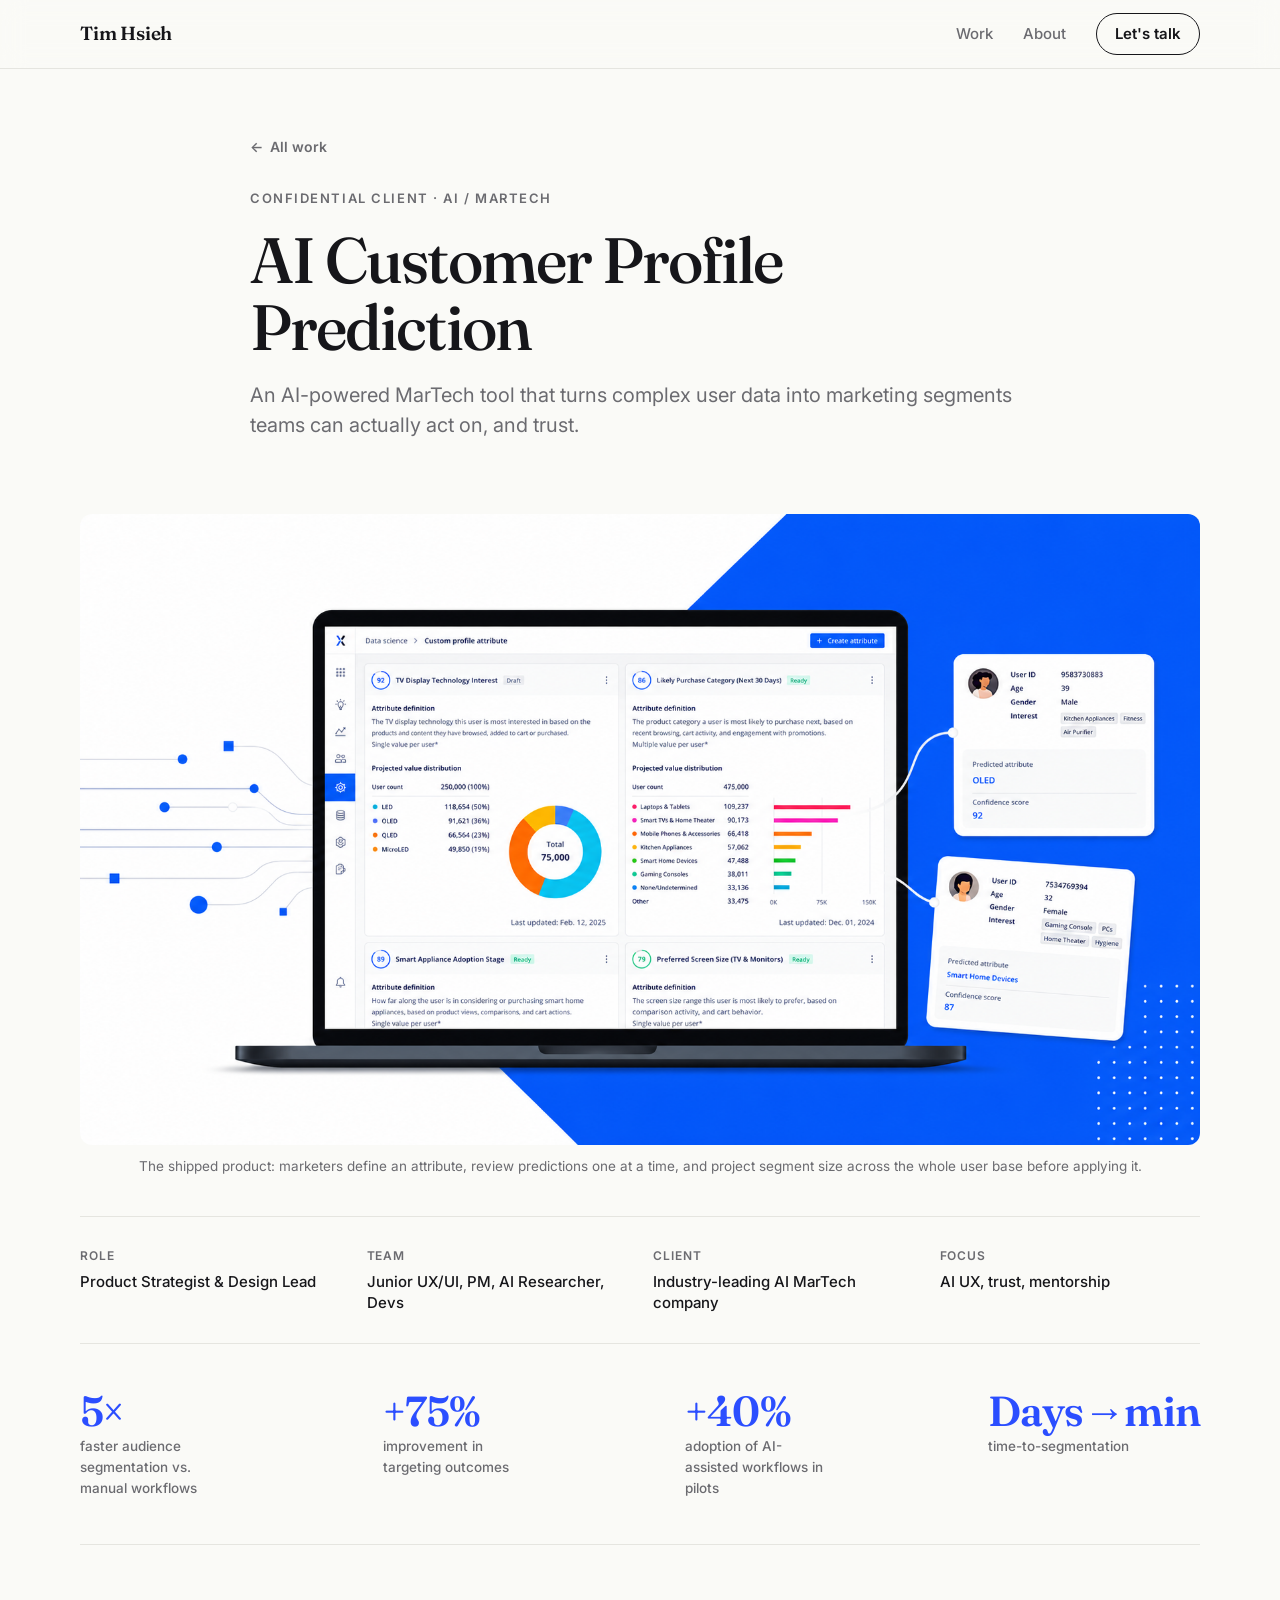
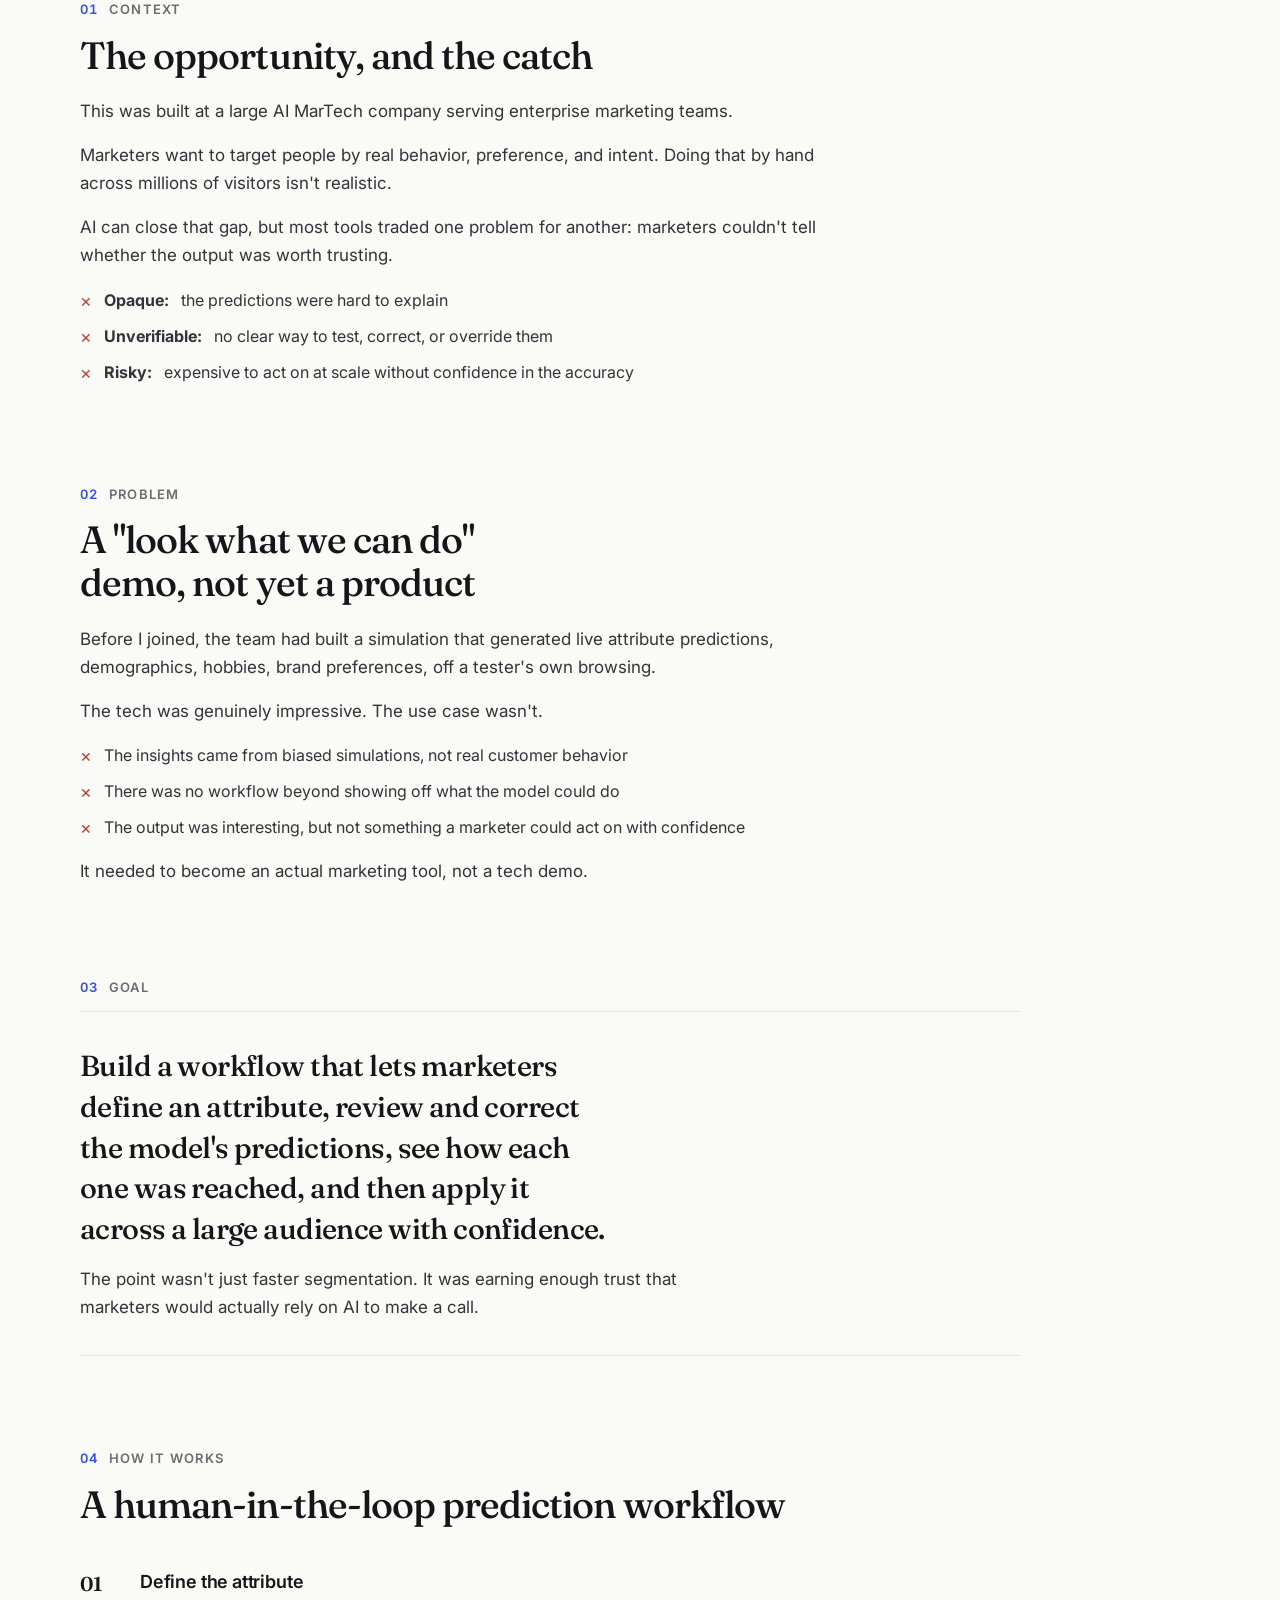
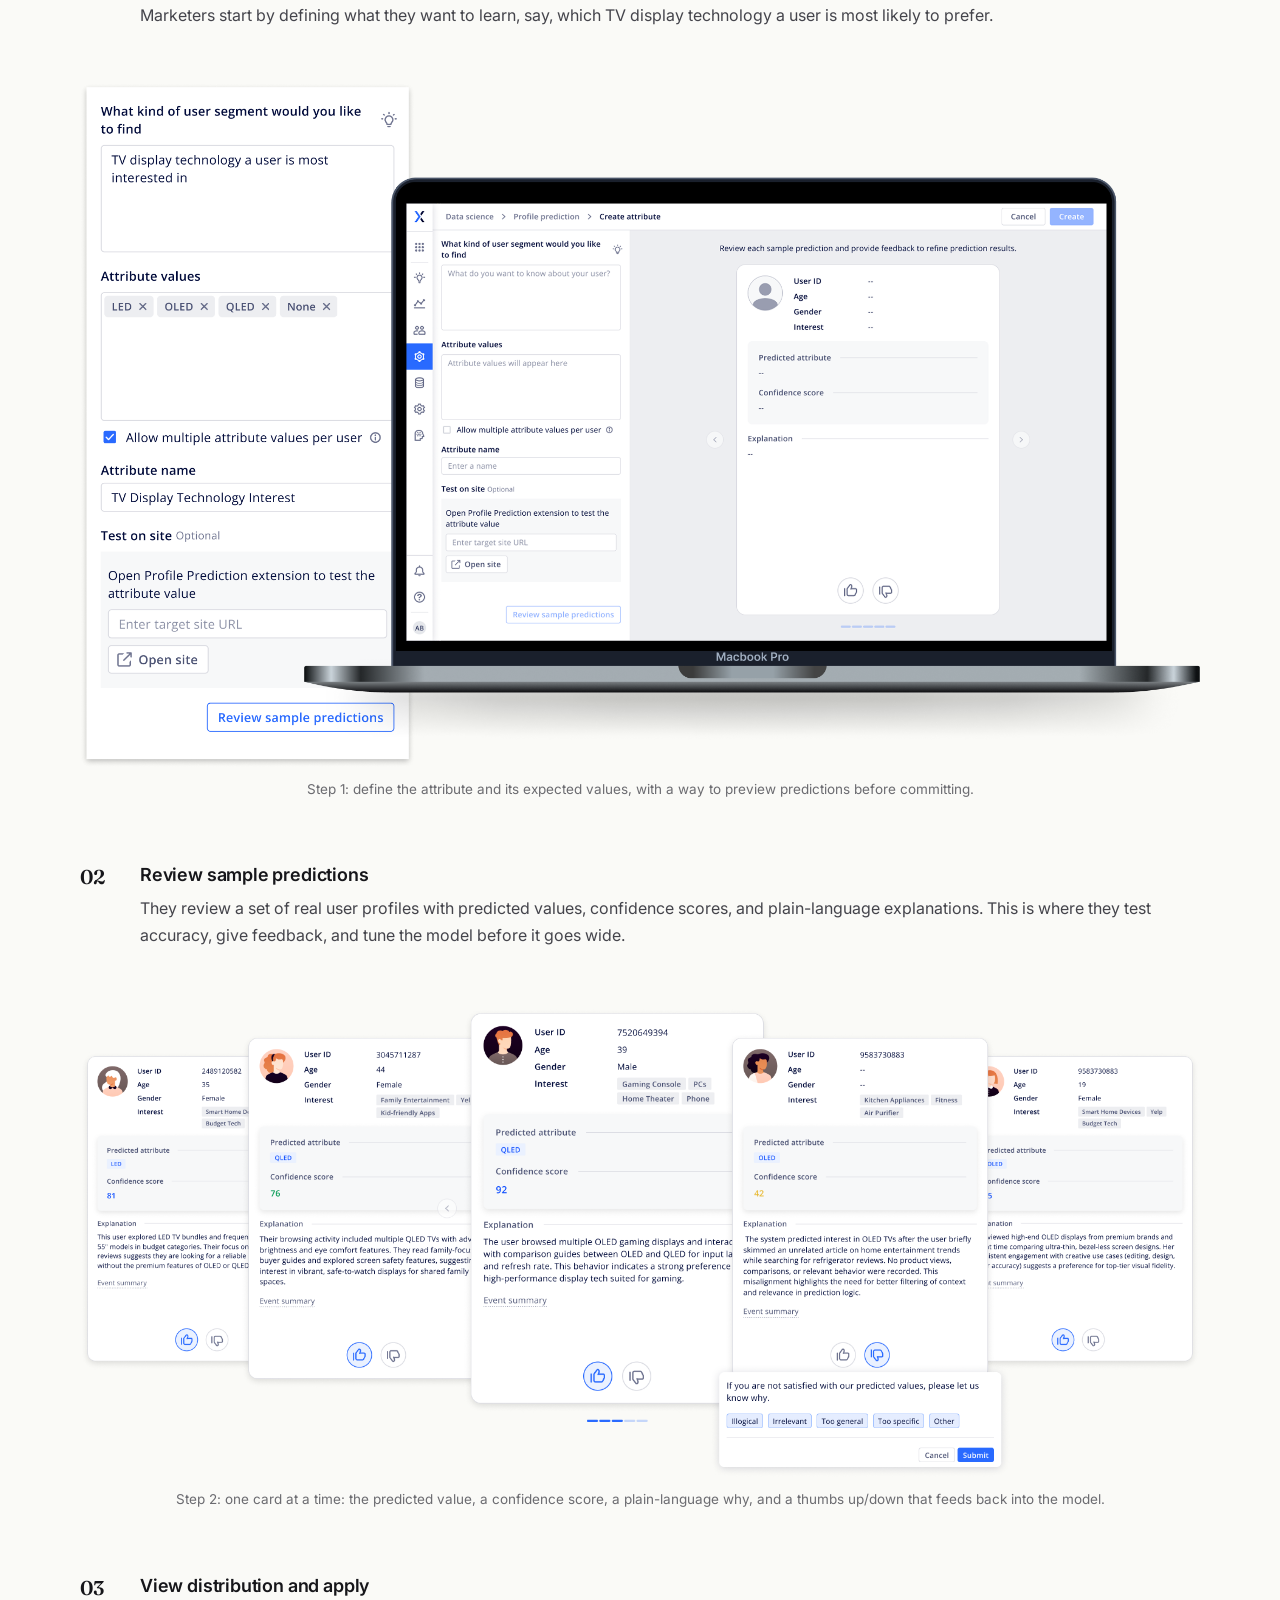
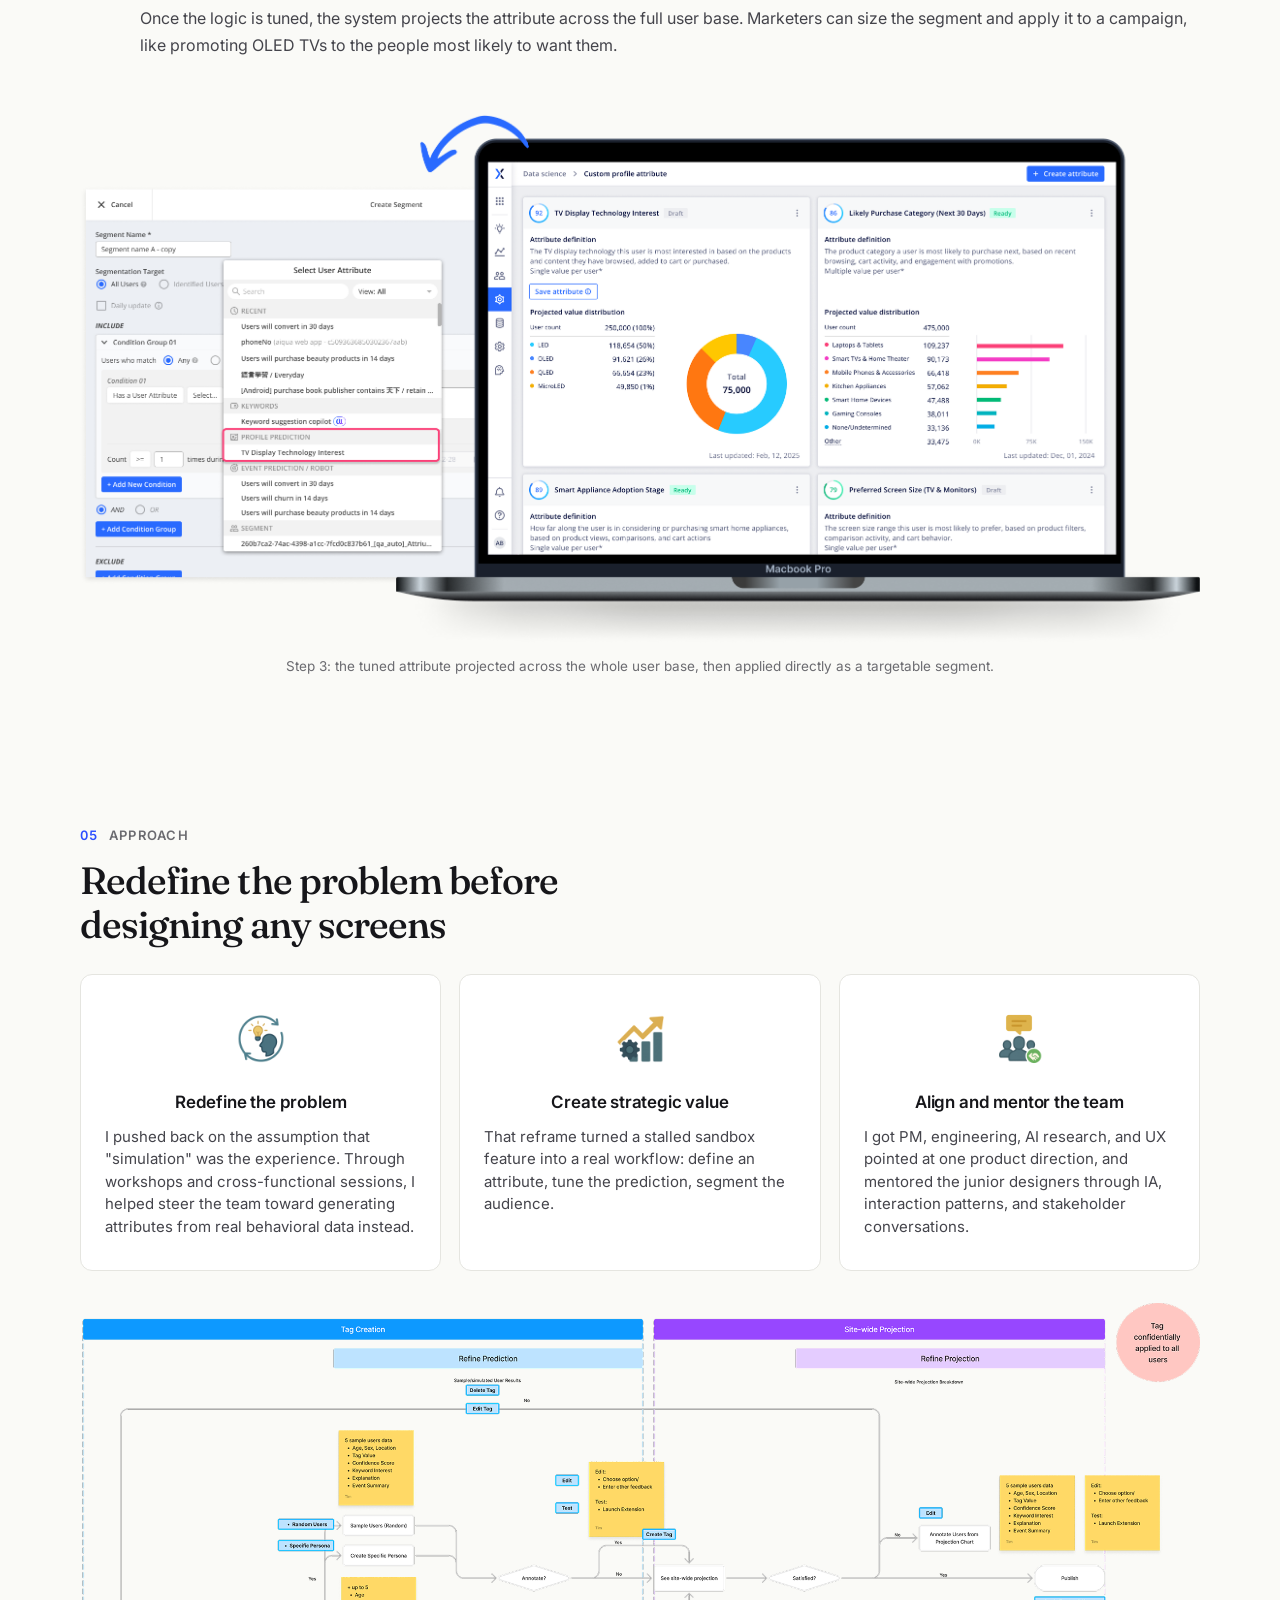
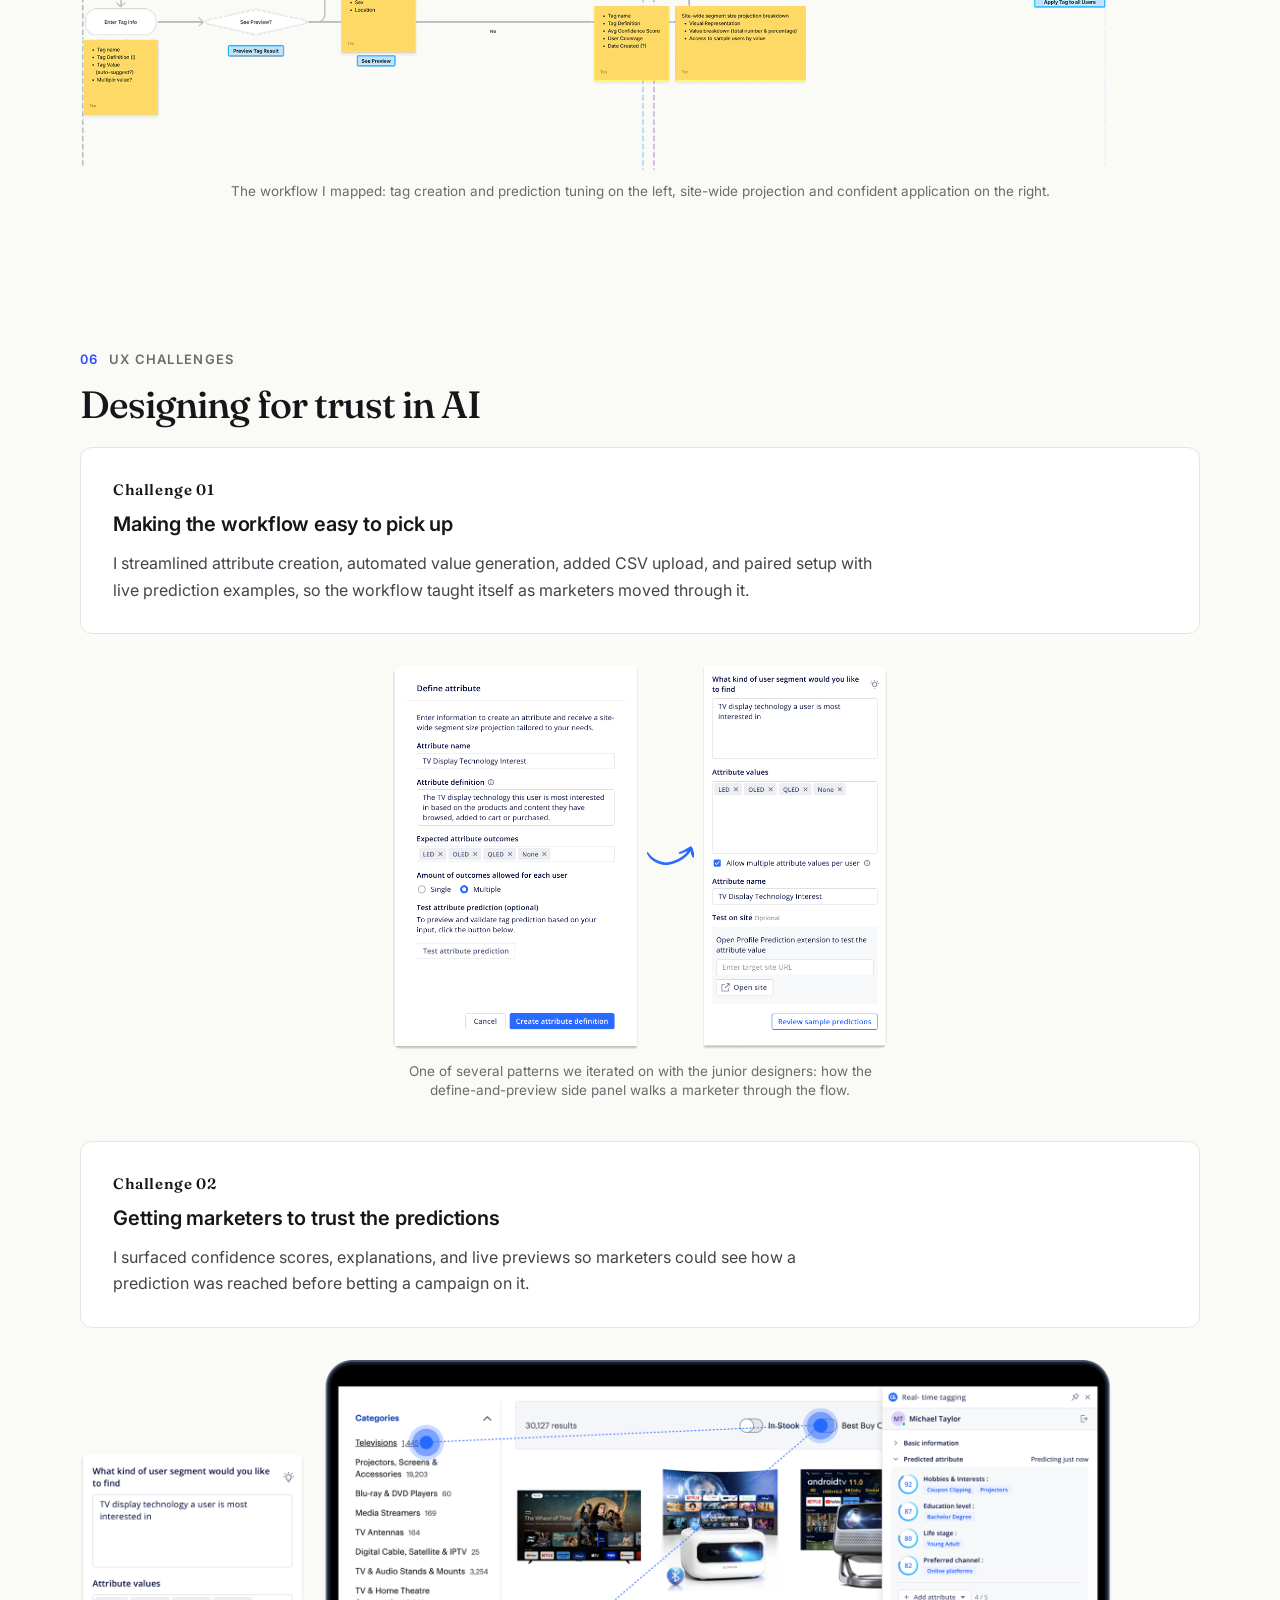
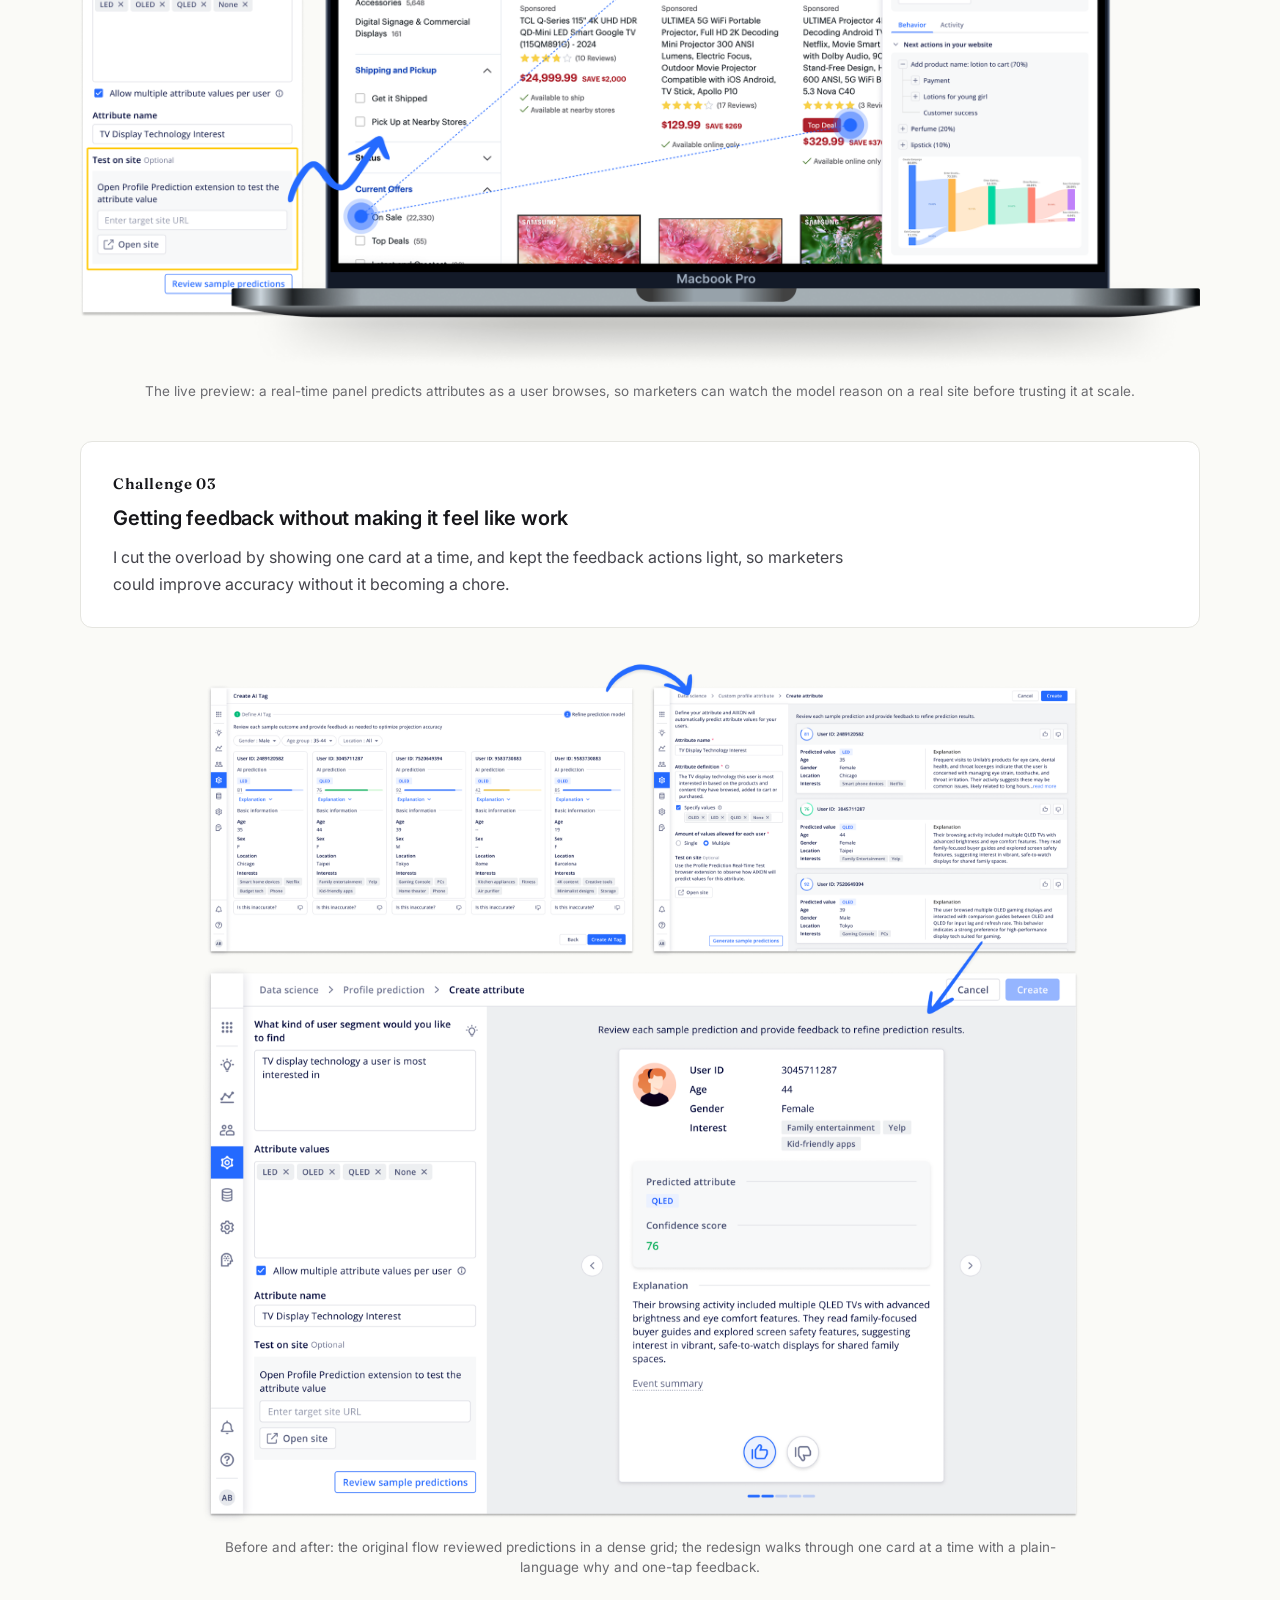
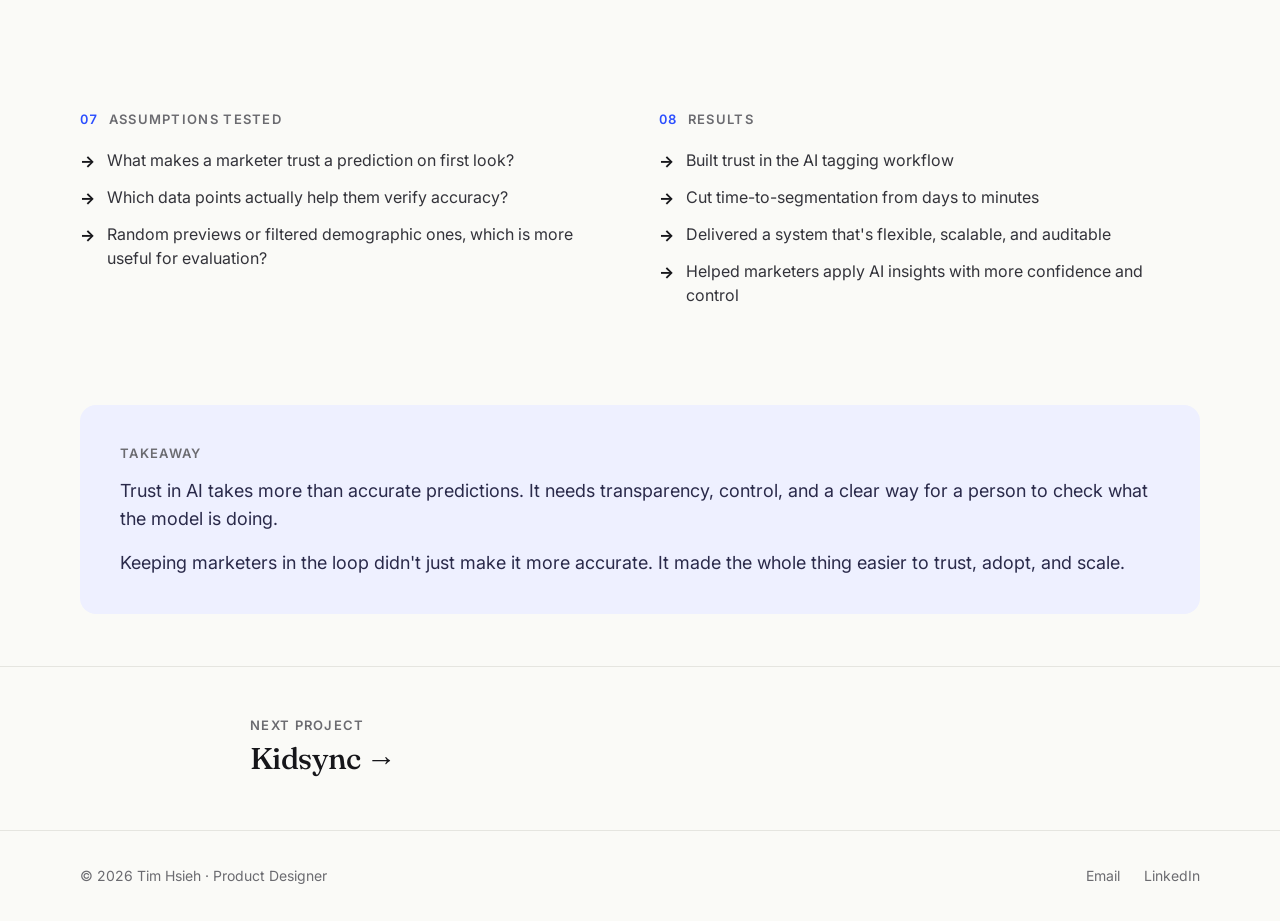
==== commit f28eb66e: "Elevate case studies and homepage: content fixes, design polish, performance - Rename miscast Copilo" ====
--- a/ai-profile-prediction.html
+++ b/ai-profile-prediction.html
@@ -5,6 +5,7 @@
 <meta name="viewport" content="width=device-width, initial-scale=1.0" />
 <title>AI Customer Profile Prediction — Tim Hsieh</title>
 <meta name="description" content="An AI MarTech tool that turns messy user data into segments marketers can actually trust, through human-in-the-loop validation. Time-to-segmentation cut from days to minutes." />
+<meta name="theme-color" content="#FAFAF7" />
 <link rel="preconnect" href="https://fonts.googleapis.com" />
 <link rel="preconnect" href="https://fonts.gstatic.com" crossorigin />
 <link href="https://fonts.googleapis.com/css2?family=Fraunces:opsz,wght@9..144,400;9..144,500;9..144,600&family=Inter:wght@400;500;600;700&display=swap" rel="stylesheet" />
@@ -17,8 +18,7 @@
     <nav class="nav-links" id="navLinks">
       <a href="index.html#work">Work</a>
       <a href="index.html#about">About</a>
-      <a href="Tim_Hsieh_ProductDesigner_Resume.pdf" target="_blank" rel="noopener">Resume</a>
-      <a href="index.html#contact" class="nav-cta">Get in touch</a>
+      <a href="index.html#contact" class="nav-cta">Let's talk</a>
     </nav>
     <button class="menu-btn" id="menuBtn" aria-label="Open menu">
       <svg width="20" height="14" viewBox="0 0 20 14" fill="none" aria-hidden="true"><rect width="20" height="2" rx="1" fill="currentColor"/><rect y="6" width="20" height="2" rx="1" fill="currentColor"/><rect y="12" width="20" height="2" rx="1" fill="currentColor"/></svg>
@@ -29,7 +29,7 @@
 <main>
 <section class="cs-hero">
   <div class="read">
-    <a href="index.html#work" class="cs-back">← All work</a>
+    <a href="index.html#work" class="cs-back"><span class="ba">←</span> All work</a>
     <div class="cs-kicker">Confidential client · AI / MarTech</div>
     <h1>AI Customer Profile Prediction</h1>
     <p class="sub">An AI-powered MarTech tool that turns complex user data into marketing segments teams can actually act on, and trust.</p>
@@ -37,7 +37,7 @@
 </section>
 
 <figure class="cs-fig-wide">
-  <img src="img/ai-cover.png" alt="Profile prediction dashboard with projected value distributions and sample user cards" />
+  <img src="img/ai-cover.png" alt="Profile prediction dashboard with projected value distributions and sample user cards" width="1672" height="941" fetchpriority="high" />
   <figcaption>The shipped product: marketers define an attribute, review predictions one at a time, and project segment size across the whole user base before applying it.</figcaption>
 </figure>
 
@@ -65,24 +65,24 @@
 
 <section class="cs-section">
   <div class="cs-body">
-    <div class="eyebrow-sm">Context</div>
+    <div class="eyebrow-sm"><span class="sn">01</span>Context</div>
     <h2>The opportunity, and the catch</h2>
     <p>This was built at a large AI MarTech company serving enterprise marketing teams.</p>
     <p>Marketers want to target people by real behavior, preference, and intent. Doing that by hand across millions of visitors isn't realistic.</p>
     <p>AI can close that gap, but most tools traded one problem for another: marketers couldn't tell whether the output was worth trusting.</p>
     <ul class="painlist">
-      <li><strong>Opaque</strong> the predictions were hard to explain</li>
-      <li><strong>Unverifiable</strong> no clear way to test, correct, or override them</li>
-      <li><strong>Risky</strong> expensive to act on at scale without confidence in the accuracy</li>
+      <li><strong>Opaque:</strong> the predictions were hard to explain</li>
+      <li><strong>Unverifiable:</strong> no clear way to test, correct, or override them</li>
+      <li><strong>Risky:</strong> expensive to act on at scale without confidence in the accuracy</li>
     </ul>
   </div>
 </section>
 
 <section class="cs-section tight">
   <div class="cs-body">
-    <div class="eyebrow-sm">Problem</div>
+    <div class="eyebrow-sm"><span class="sn">02</span>Problem</div>
     <h2>A "look what we can do" demo, not yet a product</h2>
-    <div style="display:flex;align-items:center;gap:24px;margin-bottom:16px"><img src="img/icon-launch.png" alt="" style="width:120px;height:120px;flex-shrink:0" /><p style="margin:0">Before I joined, the team had built a simulation that generated live attribute predictions, demographics, hobbies, brand preferences, off a tester's own browsing.</p></div>
+    <p>Before I joined, the team had built a simulation that generated live attribute predictions, demographics, hobbies, brand preferences, off a tester's own browsing.</p>
     <p>The tech was genuinely impressive. The use case wasn't.</p>
     <ul class="painlist">
       <li>The insights came from biased simulations, not real customer behavior</li>
@@ -95,15 +95,17 @@
 
 <section class="cs-section tight">
   <div class="cs-body">
-    <div class="eyebrow-sm">Goal</div>
-    <p>Build a workflow that lets marketers define an attribute, review and correct the model's predictions, see how each one was reached, and then apply it across a large audience with confidence.</p>
-    <p>The point wasn't just faster segmentation. It was earning enough trust that marketers would actually rely on AI to make a call.</p>
-  </div>
-</section>
-
-<section class="cs-section">
-  <div class="cs-body">
-    <div class="eyebrow-sm">How it works</div>
+    <div class="eyebrow-sm"><span class="sn">03</span>Goal</div>
+    <div class="goal-brief">
+      <p class="gq">Build a workflow that lets marketers define an attribute, review and correct the model's predictions, see how each one was reached, and then apply it across a large audience with confidence.</p>
+      <p>The point wasn't just faster segmentation. It was earning enough trust that marketers would actually rely on AI to make a call.</p>
+    </div>
+  </div>
+</section>
+
+<section class="cs-section">
+  <div class="cs-body">
+    <div class="eyebrow-sm"><span class="sn">04</span>How it works</div>
     <h2>A human-in-the-loop prediction workflow</h2>
     <div class="step">
       <div class="si">01</div>
@@ -111,7 +113,7 @@
     </div>
   </div>
   <figure class="cs-fig-wide">
-    <img src="img/ai-define.png" alt="Define attribute screen: naming the attribute, setting values, and previewing predictions" />
+    <img src="img/ai-define.png" alt="Define attribute screen: naming the attribute, setting values, and previewing predictions" width="2072" height="1268" loading="lazy" decoding="async" />
     <figcaption>Step 1: define the attribute and its expected values, with a way to preview predictions before committing.</figcaption>
   </figure>
   <div class="cs-body">
@@ -121,7 +123,7 @@
     </div>
   </div>
   <figure class="cs-fig-wide">
-    <img src="img/ai-review-cards.png" alt="Sample prediction cards showing predicted attribute, confidence score, explanation, and thumbs feedback" />
+    <img src="img/ai-review-cards.png" alt="Sample prediction cards showing predicted attribute, confidence score, explanation, and thumbs feedback" width="1843" height="783" loading="lazy" decoding="async" />
     <figcaption>Step 2: one card at a time: the predicted value, a confidence score, a plain-language why, and a thumbs up/down that feeds back into the model.</figcaption>
   </figure>
   <div class="cs-body">
@@ -130,45 +132,43 @@
       <div><h3>View distribution and apply</h3><p>Once the logic is tuned, the system projects the attribute across the full user base. Marketers can size the segment and apply it to a campaign, like promoting OLED TVs to the people most likely to want them.</p></div>
     </div>
   </div>
-</section>
-
-<figure class="cs-fig-wide">
-    <img src="img/ai-segmentation.png" alt="Site-wide projected value distribution across the full user base, ready to apply as a segment" />
+  <figure class="cs-fig-wide">
+    <img src="img/ai-segmentation.png" alt="Site-wide projected value distribution across the full user base, ready to apply as a segment" width="2309" height="1099" loading="lazy" decoding="async" />
     <figcaption>Step 3: the tuned attribute projected across the whole user base, then applied directly as a targetable segment.</figcaption>
   </figure>
-
-<section class="cs-section">
-  <div class="cs-body">
-    <div class="eyebrow-sm">Approach</div>
+</section>
+
+<section class="cs-section">
+  <div class="cs-body">
+    <div class="eyebrow-sm"><span class="sn">05</span>Approach</div>
     <h2>Redefine the problem before designing any screens</h2>
     <div class="pillars">
       <div class="pillar">
-        <img src="img/icon-ideation.png" alt="" />
+        <img src="img/icon-ideation.png" alt="" width="1024" height="1024" loading="lazy" decoding="async" />
         <h3>Redefine the problem</h3>
         <p>I pushed back on the assumption that "simulation" was the experience. Through workshops and cross-functional sessions, I helped steer the team toward generating attributes from real behavioral data instead.</p>
       </div>
       <div class="pillar">
-        <img src="img/icon-growth.png" alt="" />
+        <img src="img/icon-growth.png" alt="" width="1024" height="1024" loading="lazy" decoding="async" />
         <h3>Create strategic value</h3>
         <p>That reframe turned a stalled sandbox feature into a real workflow: define an attribute, tune the prediction, segment the audience.</p>
       </div>
       <div class="pillar">
-        <img src="img/icon-collaboration.png" alt="" />
+        <img src="img/icon-collaboration.png" alt="" width="1024" height="1024" loading="lazy" decoding="async" />
         <h3>Align and mentor the team</h3>
         <p>I got PM, engineering, AI research, and UX pointed at one product direction, and mentored the junior designers through IA, interaction patterns, and stakeholder conversations.</p>
       </div>
     </div>
   </div>
-</section>
-
-<figure class="cs-fig-wide">
-    <img src="img/ai-flow.png" alt="End-to-end flow from tag creation and prediction refinement to site-wide projection" />
+  <figure class="cs-fig-wide">
+    <img src="img/ai-flow.png" alt="End-to-end flow from tag creation and prediction refinement to site-wide projection" width="2048" height="853" loading="lazy" decoding="async" />
     <figcaption>The workflow I mapped: tag creation and prediction tuning on the left, site-wide projection and confident application on the right.</figcaption>
   </figure>
-
-<section class="cs-section">
-  <div class="cs-body">
-    <div class="eyebrow-sm">UX challenges</div>
+</section>
+
+<section class="cs-section">
+  <div class="cs-body">
+    <div class="eyebrow-sm"><span class="sn">06</span>UX challenges</div>
     <h2>Designing for trust in AI</h2>
 
     <div class="challenge">
@@ -178,7 +178,7 @@
     </div>
   </div>
   <figure class="cs-fig-wide prediction-challenge-one-media">
-    <img src="img/ai-sidepanel.png" alt="Iteration on the side-panel layout for defining an attribute and previewing predictions" />
+    <img src="img/ai-sidepanel.png" alt="Iteration on the side-panel layout for defining an attribute and previewing predictions" width="983" height="760" loading="lazy" decoding="async" />
     <figcaption>One of several patterns we iterated on with the junior designers: how the define-and-preview side panel walks a marketer through the flow.</figcaption>
   </figure>
   <div class="cs-body">
@@ -189,7 +189,7 @@
     </div>
   </div>
   <figure class="cs-fig-wide">
-    <img src="img/ai-realtime-test.png" alt="Real-time tagging extension predicting attributes live as a user browses a retail site" />
+    <img src="img/ai-realtime-test.png" alt="Real-time tagging extension predicting attributes live as a user browses a retail site" width="2866" height="1561" loading="lazy" decoding="async" />
     <figcaption>The live preview: a real-time panel predicts attributes as a user browses, so marketers can watch the model reason on a real site before trusting it at scale.</figcaption>
   </figure>
   <div class="cs-body">
@@ -200,14 +200,15 @@
     </div>
   </div>
   <figure class="cs-fig-wide prediction-challenge-three-media">
-    <img src="img/ai-sample-process.png" alt="" />
+    <img src="img/ai-sample-process.png" alt="Before and after of the review flow: the original dense multi-card grid next to the redesigned one-card-at-a-time review with plain-language explanations" width="2673" height="2631" loading="lazy" decoding="async" />
+    <figcaption>Before and after: the original flow reviewed predictions in a dense grid; the redesign walks through one card at a time with a plain-language why and one-tap feedback.</figcaption>
   </figure>
 </section>
 
 <section class="cs-section tight">
   <div class="prediction-validation-results-grid">
     <div>
-      <div class="eyebrow-sm">Assumptions tested</div>
+      <div class="eyebrow-sm"><span class="sn">07</span>Assumptions tested</div>
       <ul class="winlist">
         <li>What makes a marketer trust a prediction on first look?</li>
         <li>Which data points actually help them verify accuracy?</li>
@@ -215,7 +216,7 @@
       </ul>
     </div>
     <div>
-      <div class="eyebrow-sm">Results</div>
+      <div class="eyebrow-sm"><span class="sn">08</span>Results</div>
       <ul class="winlist">
         <li>Built trust in the AI tagging workflow</li>
         <li>Cut time-to-segmentation from days to minutes</li>
@@ -242,7 +243,7 @@
     <a href="kidsync.html">
       <div>
         <div class="lab">Next project</div>
-        <div class="ttl">Kidsync →</div>
+        <div class="ttl">Kidsync <span class="arr">→</span></div>
       </div>
     </a>
   </div>
@@ -254,7 +255,6 @@
     <div class="foot-links">
       <a href="mailto:tim.hsieh.design@gmail.com">Email</a>
       <a href="https://linkedin.com/in/timhdesign" target="_blank" rel="noopener">LinkedIn</a>
-      <a href="Tim_Hsieh_ProductDesigner_Resume.pdf" target="_blank" rel="noopener">Resume</a>
     </div>
   </div>
 </footer>
--- a/styles.css
+++ b/styles.css
@@ -30,6 +30,8 @@
 }
 *{box-sizing:border-box;margin:0;padding:0}
 html{scroll-behavior:smooth}
+@media(prefers-reduced-motion:reduce){html{scroll-behavior:auto}}
+::selection{background:var(--accent);color:#fff}
 body{
   background:var(--paper);
   color:var(--ink);
@@ -40,7 +42,7 @@
   overflow-x:hidden;
 }
 a{color:inherit;text-decoration:none}
-img{max-width:100%;display:block}
+img{max-width:100%;height:auto;display:block}
 
 /* ---- layout containers ---- */
 .wrap{max-width:var(--maxw);margin:0 auto;padding:0 var(--pad)}
@@ -80,6 +82,9 @@
 .cs-hero{padding:64px 0 34px}
 .cs-back{font-size:14px;font-weight:600;color:var(--muted);display:inline-flex;gap:7px;align-items:center;margin-bottom:30px;transition:color .15s}
 .cs-back:hover{color:var(--ink)}
+.cs-back .ba{display:inline-block;transition:transform .15s}
+.cs-back:hover .ba{transform:translateX(-4px)}
+@media(prefers-reduced-motion:reduce){.cs-back .ba,.cs-back:hover .ba{transition:none;transform:none}}
 .cs-kicker{font-size:13px;font-weight:600;letter-spacing:.12em;text-transform:uppercase;color:var(--muted);margin-bottom:18px}
 .cs-hero h1{font-family:var(--display);font-weight:500;font-size:clamp(36px,5.5vw,64px);line-height:1.05;letter-spacing:-.03em;max-width:18ch;margin-bottom:20px}
 .cs-hero .sub{font-size:clamp(17px,2vw,20px);color:var(--muted);max-width:60ch;line-height:1.5}
@@ -93,23 +98,24 @@
 
 /* metric row */
 .metric-band{padding:46px 0;border-bottom:1px solid var(--hair)}
-.metric-grid{display:flex;flex-wrap:wrap;gap:40px}
+.metric-grid{display:flex;flex-wrap:wrap;gap:22px;justify-content:space-between}
 .metric{display:flex;flex-direction:column;gap:4px}
 .metric .n{font-family:var(--display);font-weight:600;font-size:clamp(30px,4vw,42px);letter-spacing:-.02em;color:var(--accent);line-height:1}
-.metric .l{font-size:13.5px;color:var(--muted);font-weight:500;max-width:18ch}
+.metric .l{font-size:13.5px;color:var(--muted);font-weight:500;max-width:16ch}
 
 /* body sections */
 .cs-section{padding:54px 0}
 .cs-section.tight{padding:38px 0}
-.cs-section h2{font-family:var(--display);font-weight:500;font-size:clamp(26px,3.4vw,38px);letter-spacing:-.025em;margin-bottom:20px;line-height:1.15}
+.cs-section h2{font-family:var(--display);font-weight:500;font-size:clamp(26px,3.4vw,38px);letter-spacing:-.025em;margin-bottom:20px;line-height:1.15;max-width:30ch;text-wrap:balance}
 .cs-section h3{font-size:19px;font-weight:600;margin:30px 0 10px;letter-spacing:-.01em}
 .cs-section p{color:#33333a;font-size:17px;line-height:1.65;margin-bottom:16px}
 .cs-section p .lead{font-weight:500}
 .eyebrow-sm{font-size:13px;font-weight:600;letter-spacing:.1em;text-transform:uppercase;color:var(--muted);margin-bottom:14px}
+.eyebrow-sm .sn{color:var(--accent);margin-right:10px;font-variant-numeric:tabular-nums}
 
 /* case video */
 .case-video{max-width:var(--maxw);padding:0 var(--pad);margin:32px auto 0}
-.case-video__media{display:block;width:100%;height:auto;border-radius:var(--r-md)}
+.case-video__media{display:block;width:100%;height:auto;aspect-ratio:16/9;background:var(--ink);border-radius:var(--r-md)}
 
 /* goal cards */
 .goal-grid{display:grid;grid-template-columns:1fr 1fr;gap:32px;margin-top:28px}
@@ -134,6 +140,7 @@
 
 /* design challenges */
 .challenge{border:1px solid var(--hair);border-radius:var(--r-sm);padding:30px 32px;margin-bottom:18px;background:var(--card)}
+.challenge p{max-width:76ch}
 .challenge .num{font-family:var(--display);font-size:15px;font-weight:600;color:var(--ink);letter-spacing:.04em;margin-bottom:8px}
 .challenge h3{margin:0 0 10px;font-size:20px}
 .challenge p{margin-bottom:0;font-size:16px;color:#44444b}
@@ -181,7 +188,7 @@
 /* icon pillar cards */
 .pillars{display:grid;grid-template-columns:repeat(3,1fr);gap:18px;margin:28px 0}
 .pillar{background:var(--card);border:1px solid var(--hair);border-radius:var(--r-sm);padding:32px 24px;text-align:center;display:flex;flex-direction:column;align-items:center}
-.pillar img{width:96px;height:96px;object-fit:contain;margin-bottom:20px}
+.pillar img{width:64px;height:64px;object-fit:contain;margin-bottom:18px}
 .pillar h3{font-size:17px;font-weight:600;margin:0 0 10px;letter-spacing:-.01em}
 .pillar p{font-size:15px;color:#44444b;line-height:1.5;margin:0;text-align:left}
 
@@ -314,6 +321,12 @@
 .cs-row.media-80{grid-template-columns:20fr 80fr;align-items:center}
 @media(max-width:860px){.cs-row.media-70 .cs-row-media{order:1}.cs-row.media-80 .cs-row-media{order:1}.cs-row.img-right .cs-row-media{order:1}}
 .cs-row-media img{width:100%;border-radius:var(--r-sm);display:block}
+/* consistent device scale: phone screenshots render at one width */
+.cs-row-media.phone img,.cs-row-media.phone figure{max-width:340px;margin-inline:auto}
+.cs-row-media.phone figure img{max-width:100%}
+/* mid-size cap for small-source assets so they stay sharp */
+.cs-row-media.cap-md img{max-width:520px;margin-inline:auto}
+.cs-row-media.cap-sm img{max-width:440px;margin-inline:auto}
 /* h2 inside a copy column (Problem, Synthesis): tighten bottom gap before body text */
 .cs-row-copy h2{margin-bottom:14px}
 /* h3 as first child in copy column: remove the 30px top push */
@@ -391,6 +404,13 @@
   margin:0 auto;
   padding:0 var(--pad);
 }
+/* readable measure inside wide sections */
+.cs-body>p,.cs-body .painlist li,.cs-body .winlist li{max-width:68ch}
+/* sub-label + figure pairing (Design process) */
+.fig-label{margin-top:44px}
+.fig-label h3{margin:0}
+.cs-section .fig-label+figure.cs-fig,
+.cs-section .fig-label+figure.cs-fig-wide{margin-top:14px}
 .cs-section .cs-body + .cs-row,
 .cs-section .cs-body + figure.cs-fig,
 .cs-section .cs-body + figure.cs-fig-wide,
@@ -398,7 +418,7 @@
 
 /* Captions inside cs-row-media (when img is wrapped in <figure>) */
 .cs-row-media figure{margin:0}
-.cs-row-media figcaption{font-size:13.5px;color:var(--muted);margin-top:10px;line-height:1.45;text-align:left}
+.cs-row-media figcaption{font-size:13.5px;color:var(--muted);margin-top:12px;line-height:1.45;text-align:center;padding:0 4px}
 /* How It Works: anchor media column to top so captions align consistently under each image */
 .how-it-works .cs-row-media{align-self:start}
 /* How It Works: match caption style to Design Process cs-fig-wide figcaption exactly */
@@ -406,6 +426,11 @@
 .ctx-badge{display:flex;align-items:center;justify-content:center}
 .ctx-badge img{max-width:100%;height:auto;max-height:160px;object-fit:contain}
 
+/* goal brief — a set-apart statement between hairlines */
+.goal-brief{border-top:1px solid var(--hair);border-bottom:1px solid var(--hair);padding:34px 0;max-width:940px}
+.goal-brief .gq{font-family:var(--display);font-size:clamp(21px,2.6vw,29px);font-weight:500;line-height:1.4;letter-spacing:-.02em;color:var(--ink);max-width:36ch;margin:0 0 16px;text-wrap:balance}
+.goal-brief p{max-width:60ch;margin-bottom:0}
+
 /* takeaway */
 .takeaway{background:var(--accent-soft);border-radius:var(--r-md);padding:38px 40px;margin:14px 0}
 .takeaway .eyebrow-sm{color:var(--muted)}
@@ -418,6 +443,9 @@
 .cs-next .lab{font-size:13px;font-weight:600;letter-spacing:.1em;text-transform:uppercase;color:var(--muted)}
 .cs-next .ttl{font-family:var(--display);font-size:clamp(22px,3vw,30px);font-weight:500;letter-spacing:-.02em;transition:color .15s}
 .cs-next a:hover .ttl{color:var(--accent)}
+.cs-next .arr{display:inline-block;transition:transform .15s}
+.cs-next a:hover .arr{transform:translateX(5px)}
+@media(prefers-reduced-motion:reduce){.cs-next .arr,.cs-next a:hover .arr{transition:none;transform:none}}
 
 /* ============================================================
    RESPONSIVE BREAKPOINTS
@@ -432,7 +460,7 @@
 /* 1024px — tablet landscape */
 @media(max-width:1024px){
   .summary-grid{grid-template-columns:repeat(4,1fr)}
-  .metric-grid{gap:30px}
+  .metric-grid{gap:20px}
 }
 
 /* 860px — nav collapse, layout tighten */
@@ -450,7 +478,7 @@
   .nav-links .nav-cta{margin:10px 28px;width:auto;text-align:center}
   .menu-btn{display:block}
   .summary-grid{grid-template-columns:1fr 1fr;gap:20px}
-  .metric-grid{gap:22px}
+  .metric-grid{gap:18px}
   .callout,.takeaway{padding:28px 24px}
   .challenge{padding:22px 20px}
   figure.cs-fig,
@@ -461,7 +489,7 @@
 @media(max-width:768px){
   .cs-section{padding:40px 0}
   .cs-section.tight{padding:28px 0}
-  .metric-grid{gap:18px}
+  .metric-grid{gap:16px}
   .summary-grid{grid-template-columns:1fr 1fr;gap:16px}
 }
 
@@ -476,7 +504,7 @@
 @media(max-width:480px){
   :root{--pad:16px}
   .summary-grid{grid-template-columns:1fr 1fr}
-  .metric-grid{gap:16px}
+  .metric-grid{gap:14px}
   .cs-hero{padding:44px 0 24px}
   .callout,.takeaway{padding:24px 18px;border-radius:var(--r-sm)}
   .challenge{padding:18px 16px;border-radius:var(--r-xs)}
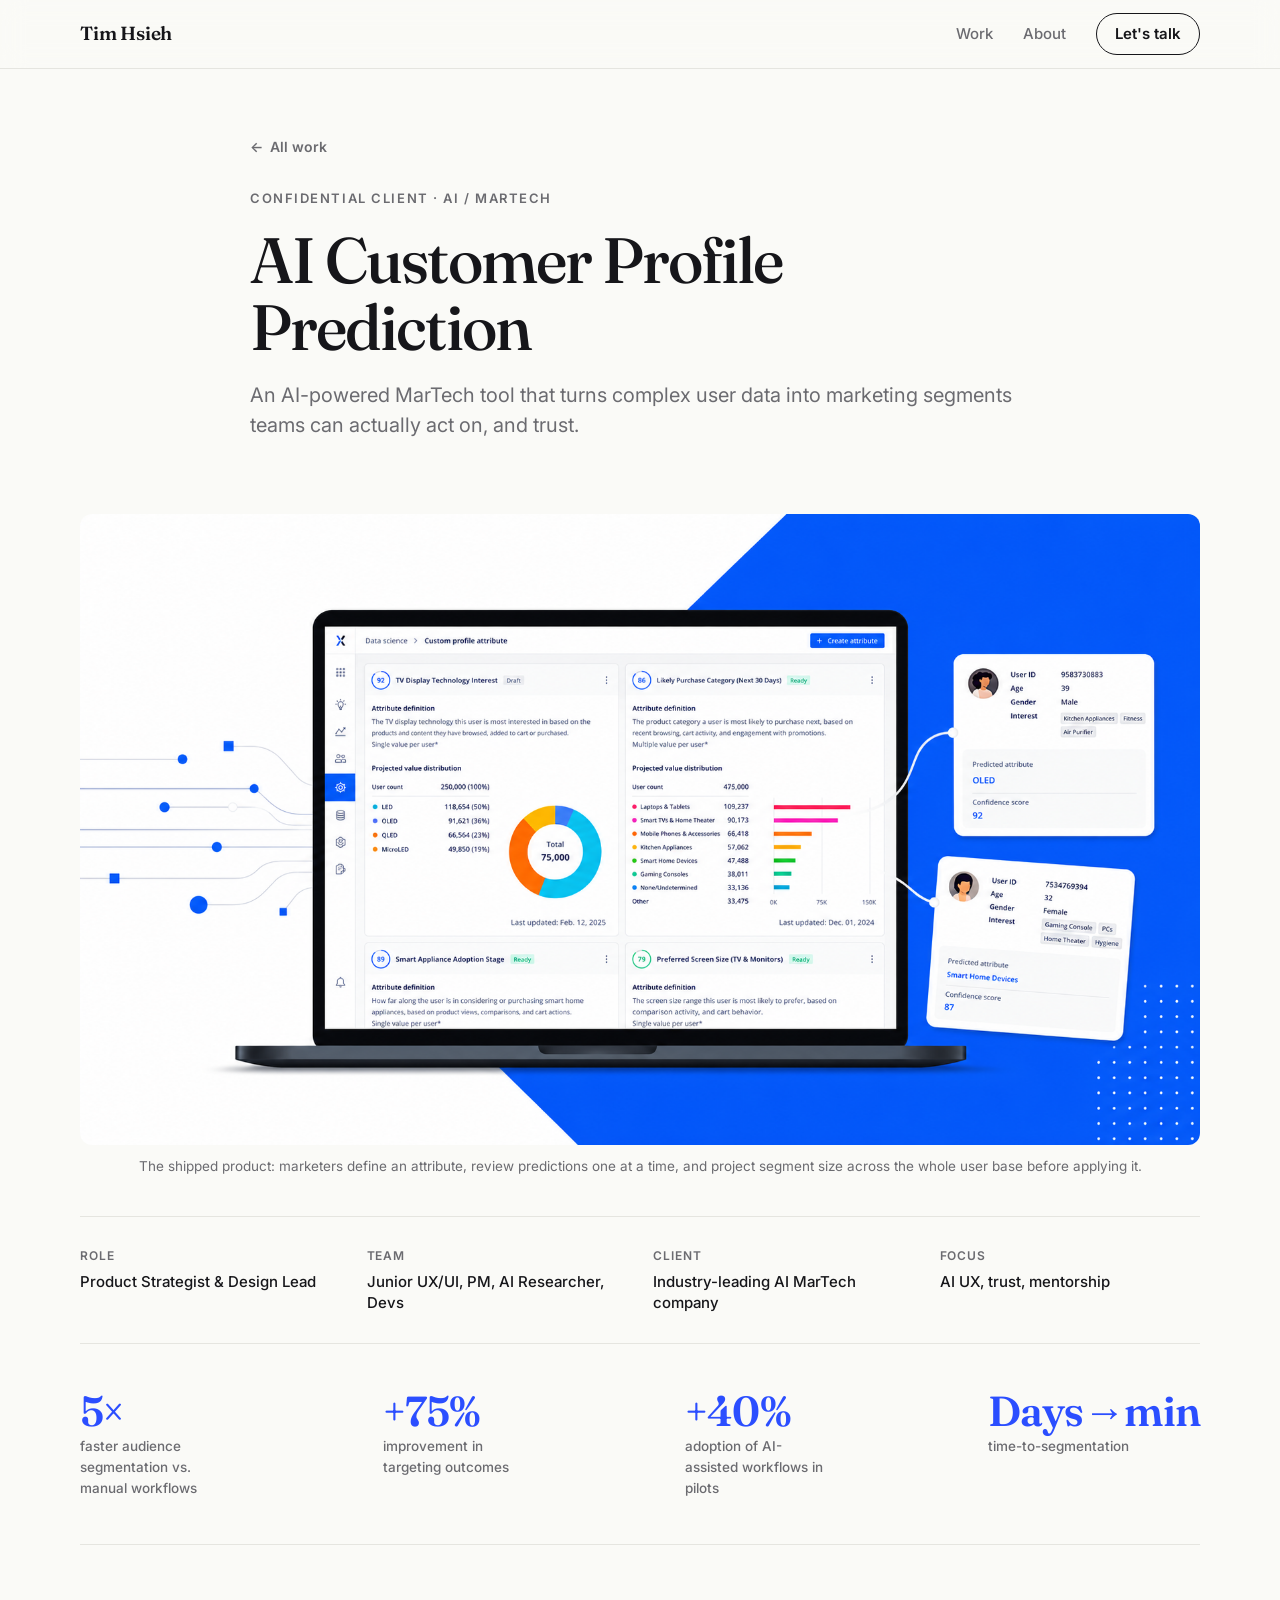
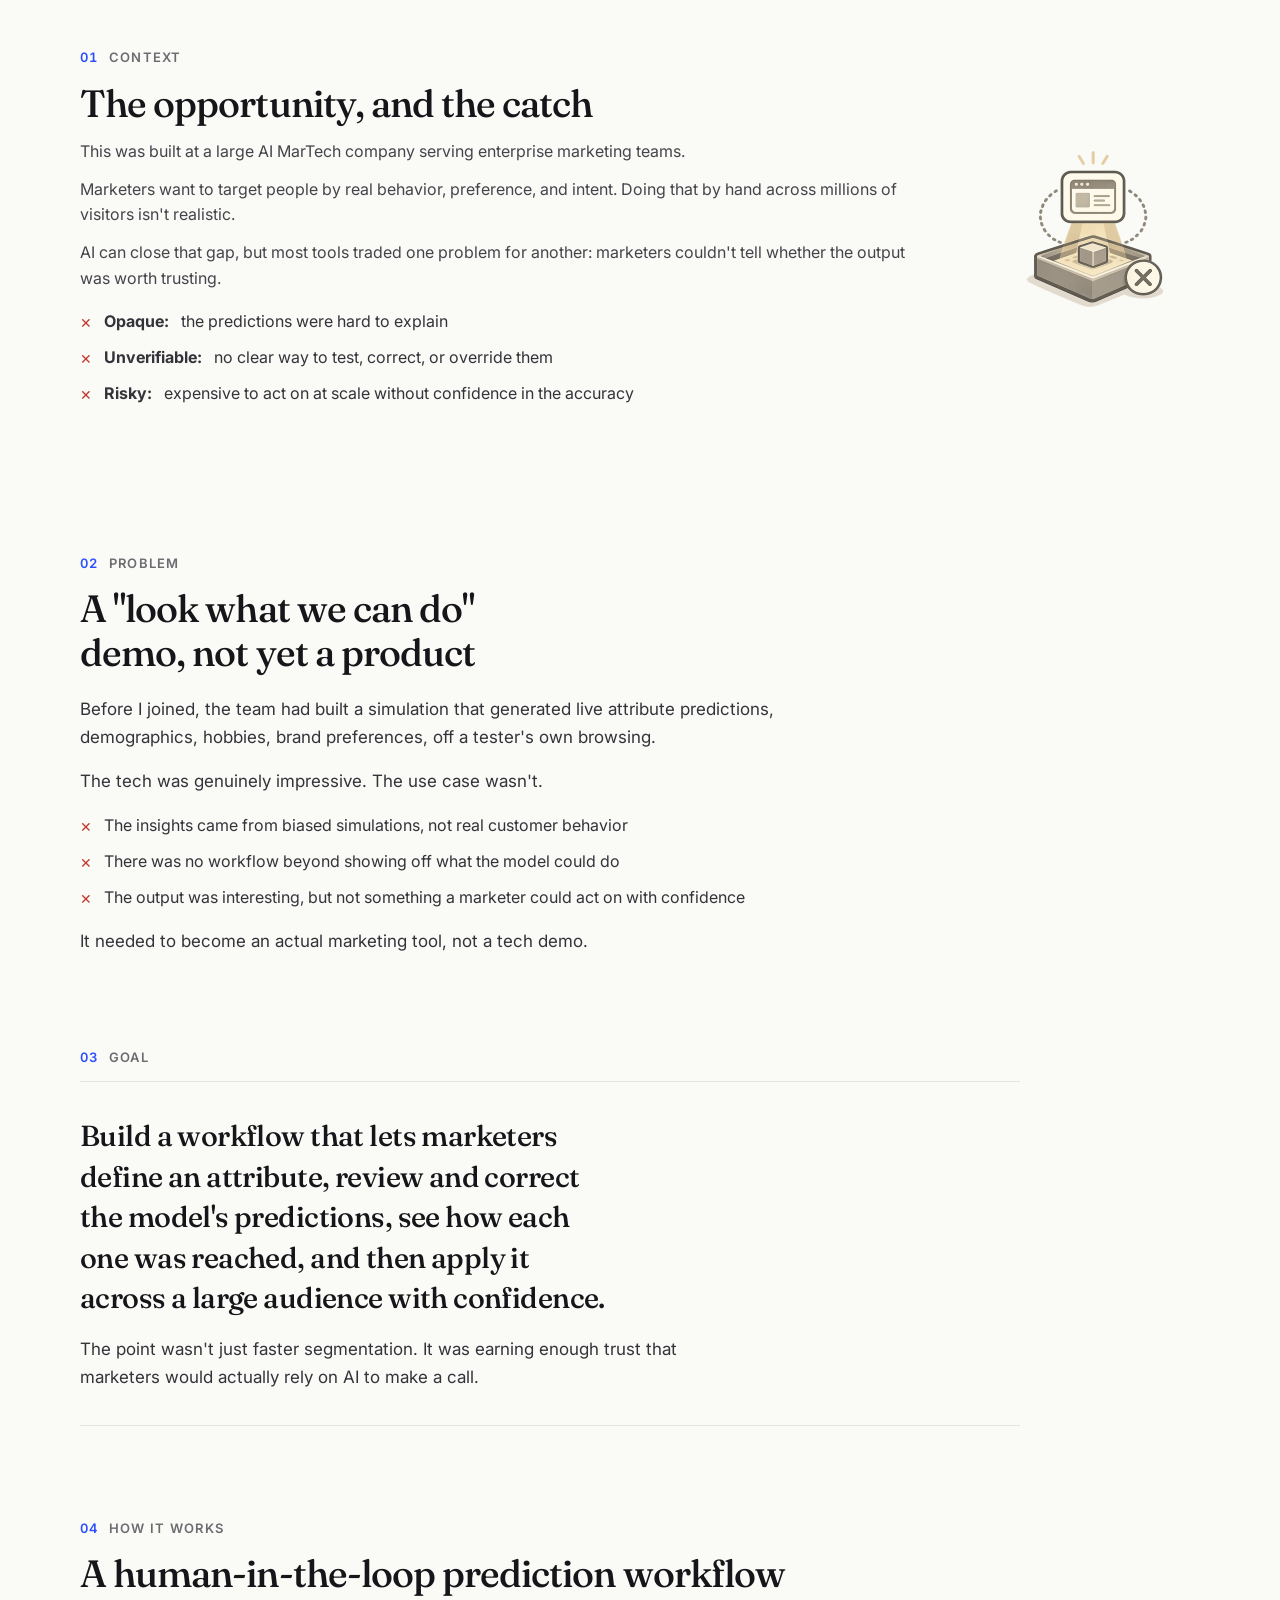
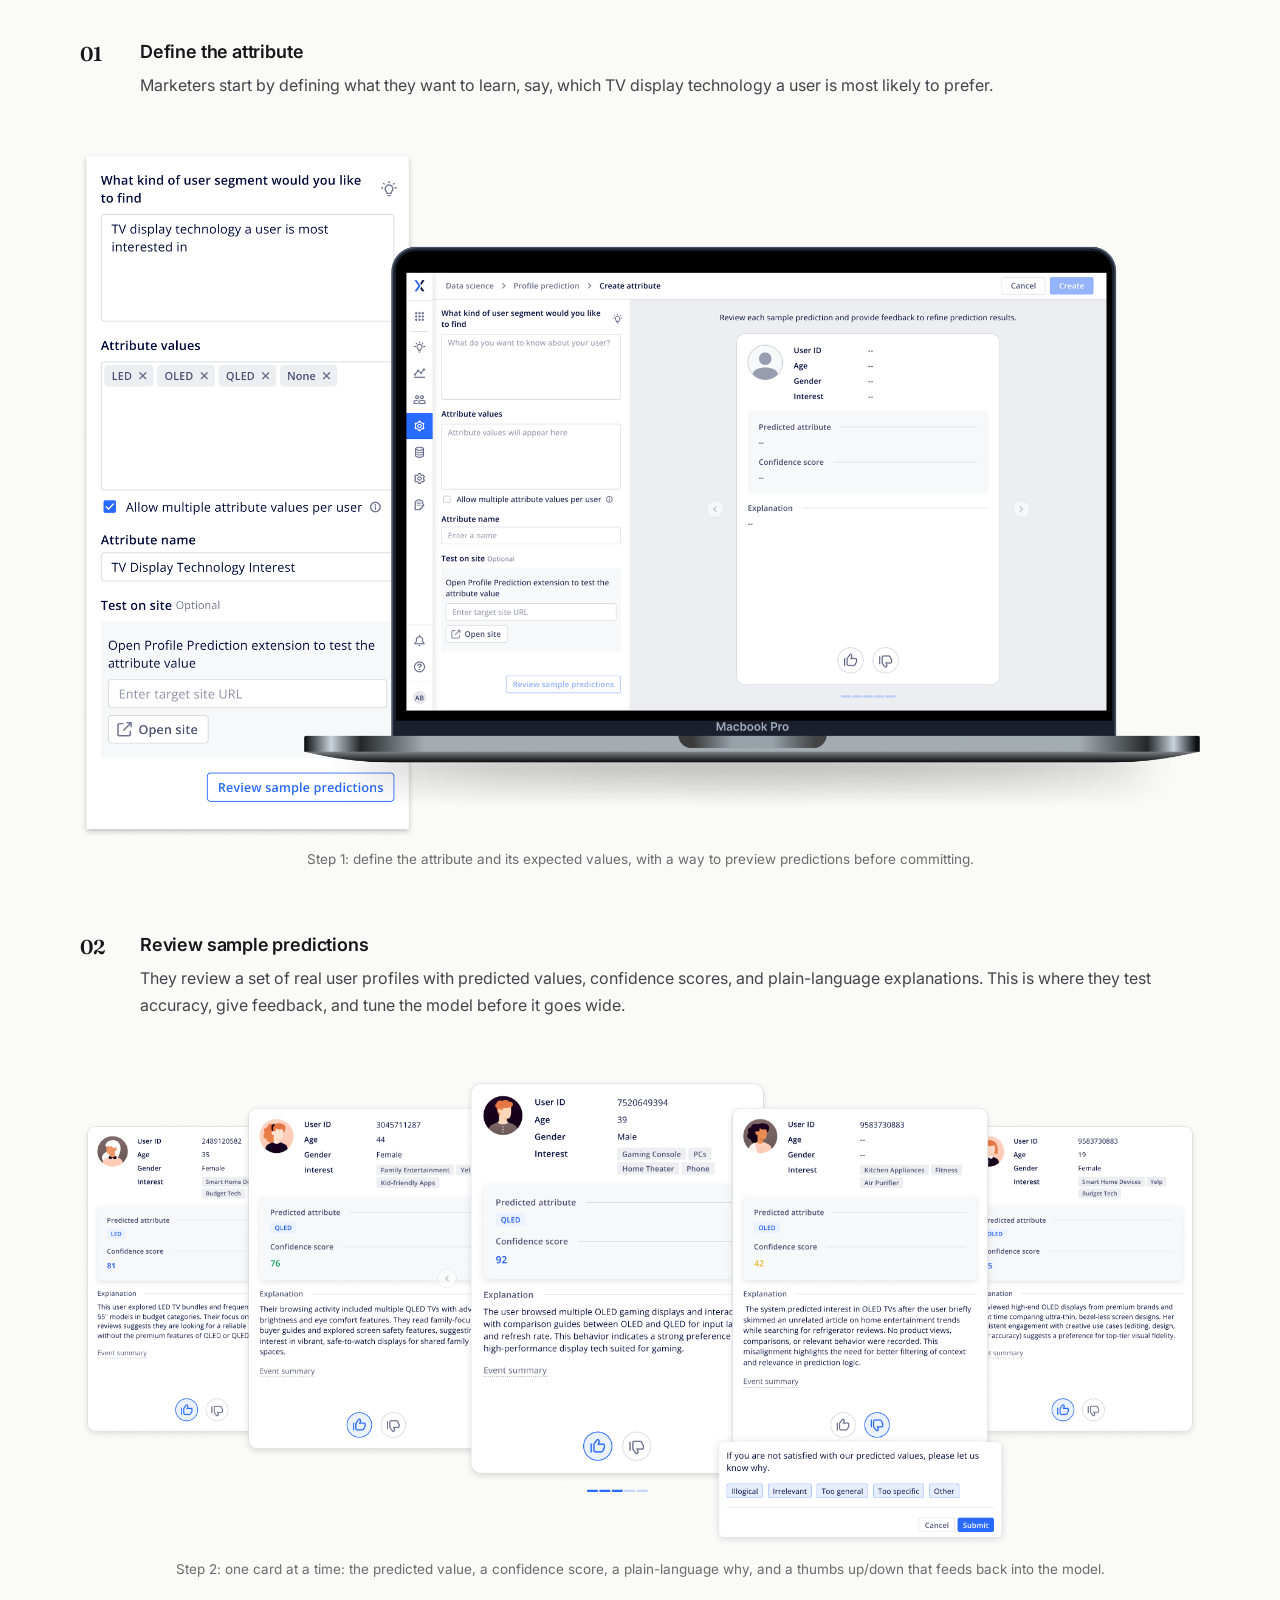
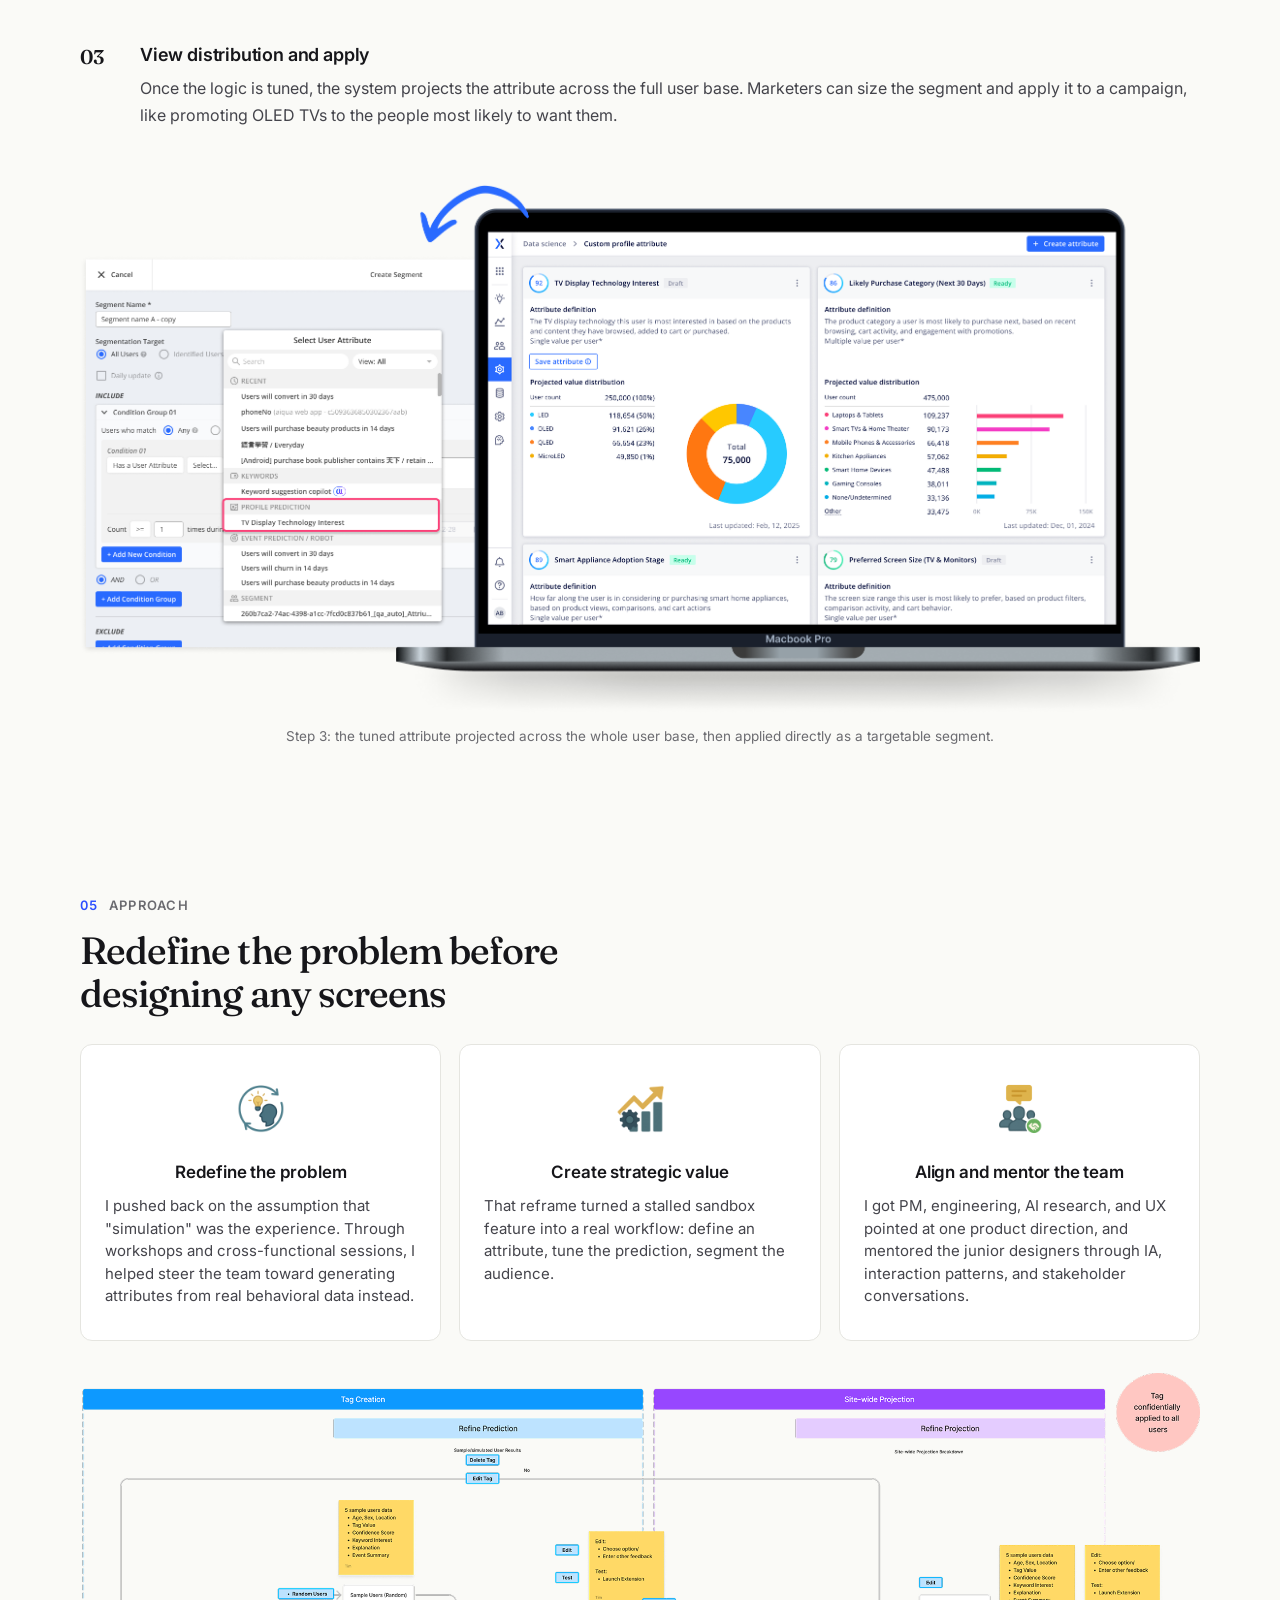
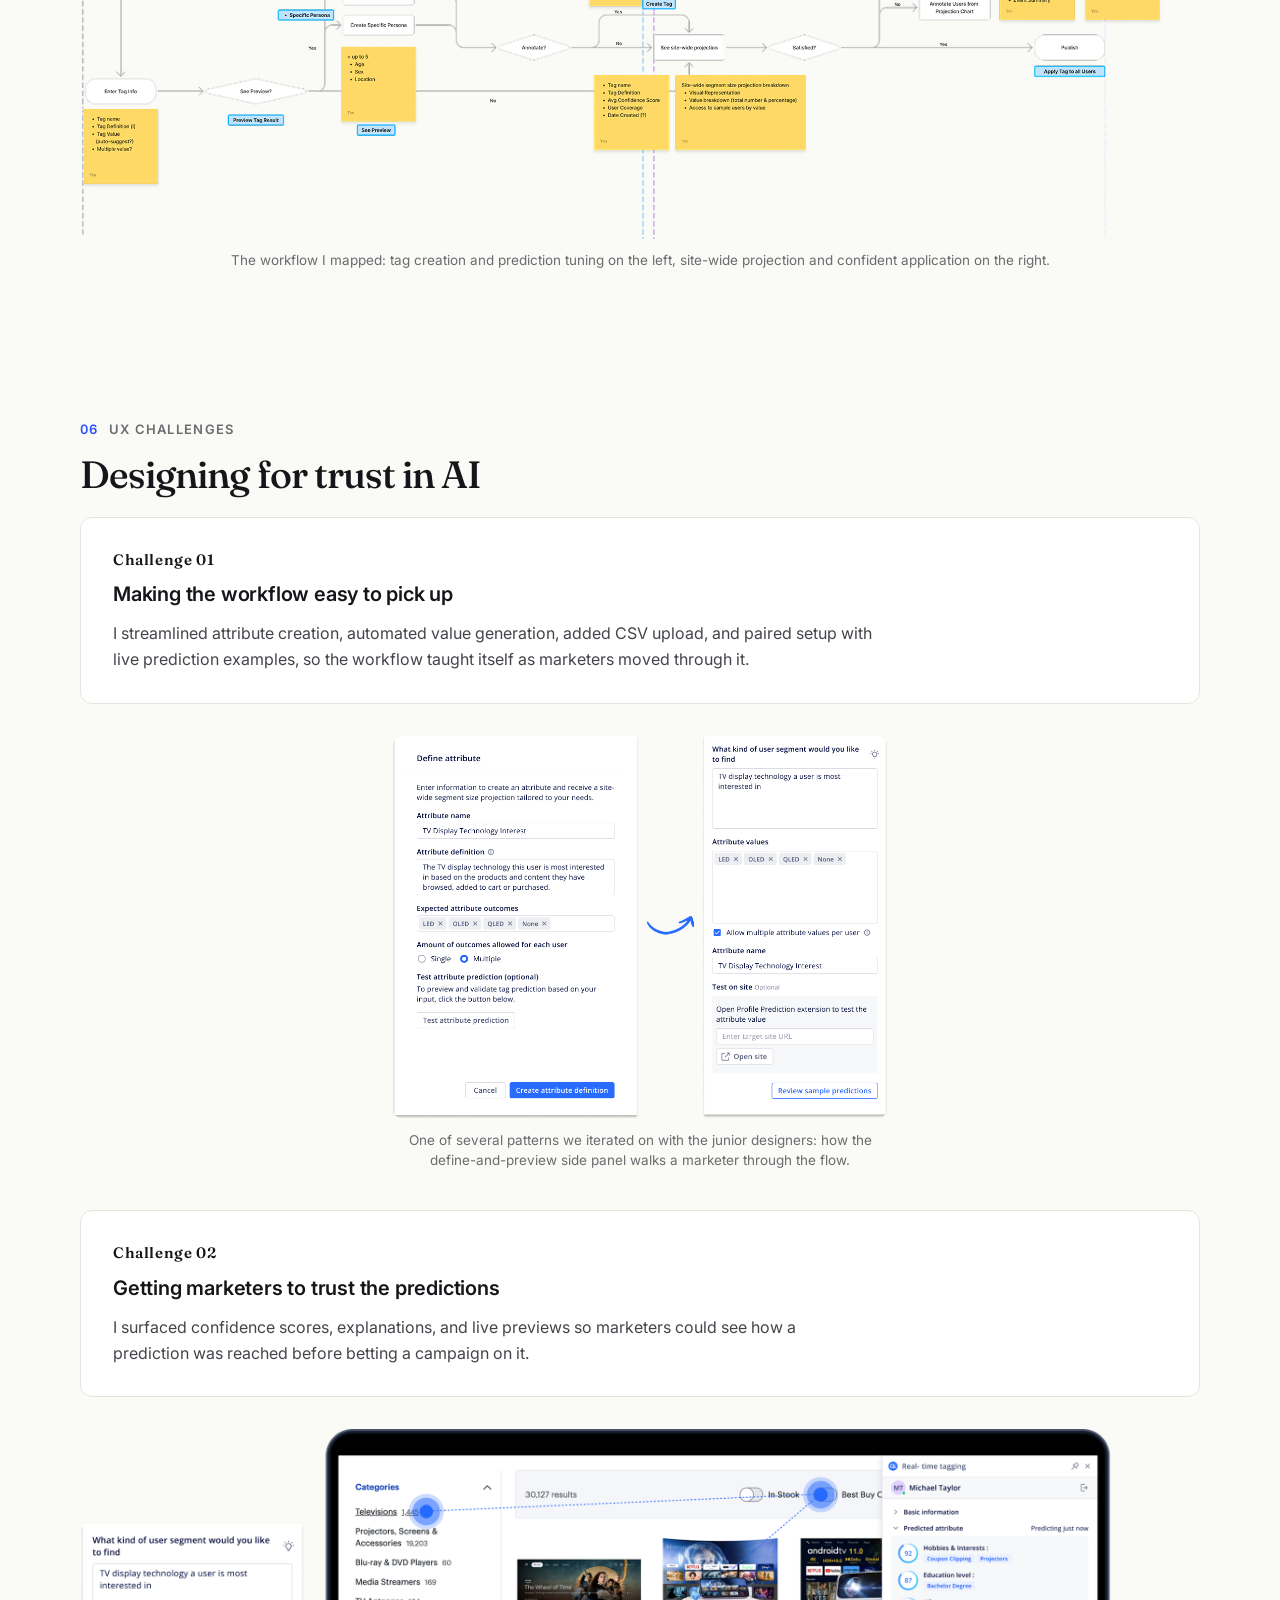
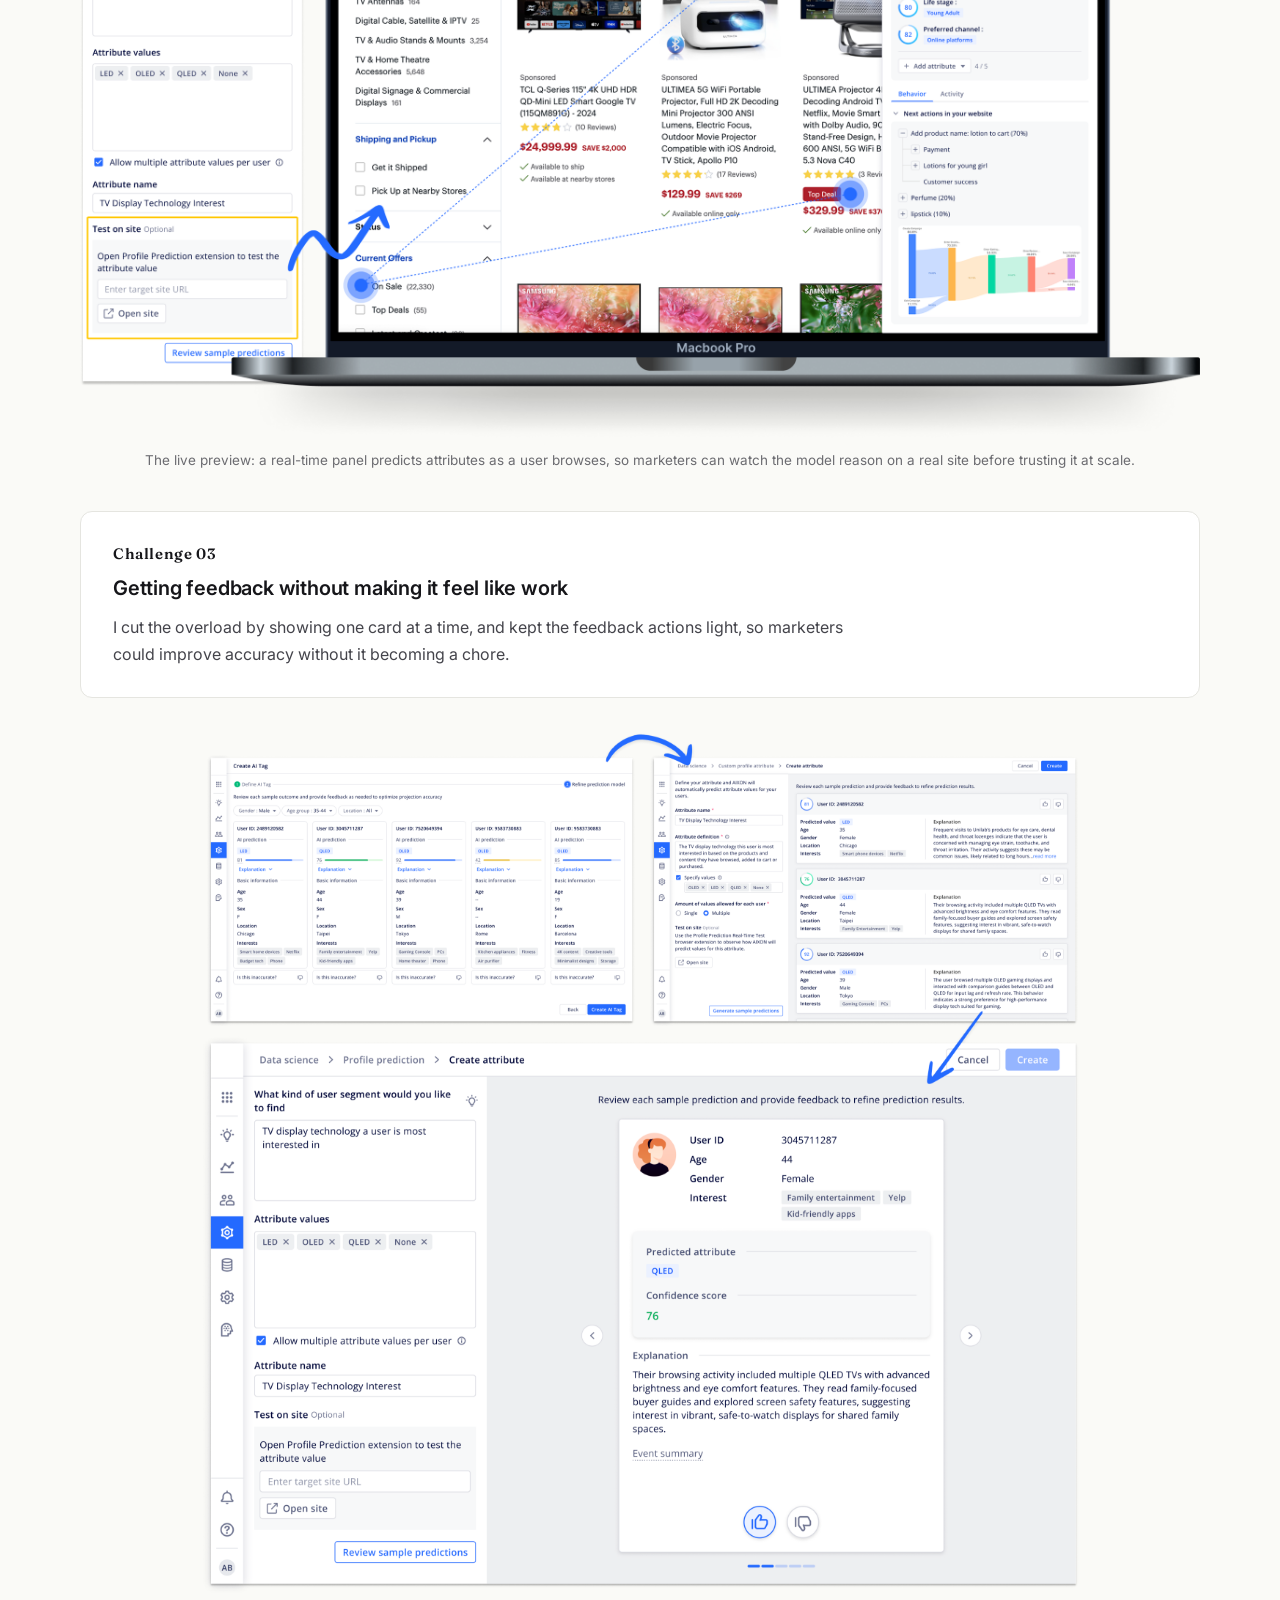
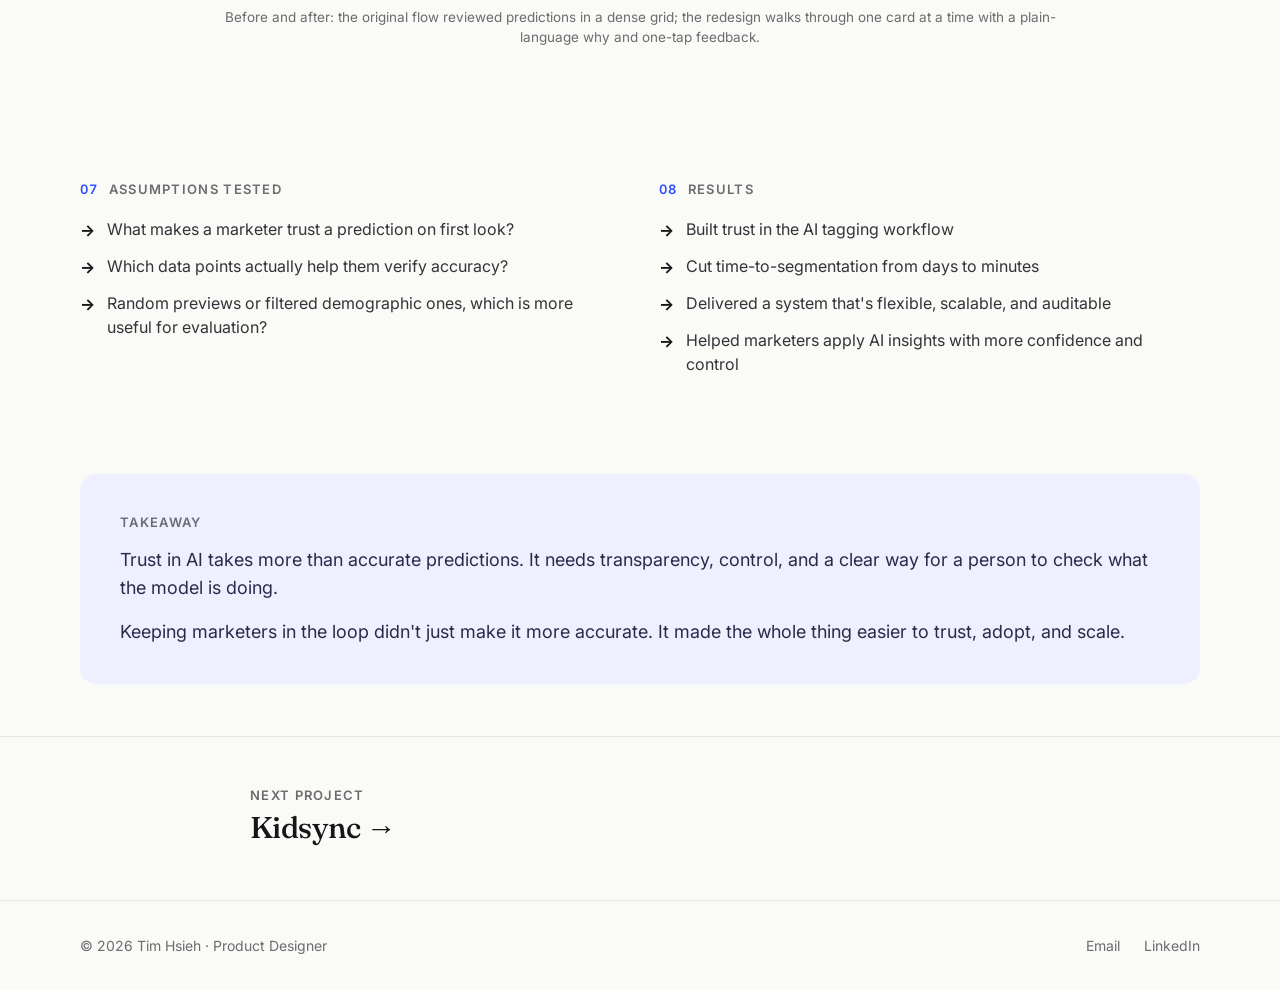
==== commit c9cc1af1: "Add launch icon as context badge on AI case study Restores icon-launch in the Context section as a r" ====
--- a/ai-profile-prediction.html
+++ b/ai-profile-prediction.html
@@ -64,17 +64,22 @@
 </div>
 
 <section class="cs-section">
-  <div class="cs-body">
-    <div class="eyebrow-sm"><span class="sn">01</span>Context</div>
-    <h2>The opportunity, and the catch</h2>
-    <p>This was built at a large AI MarTech company serving enterprise marketing teams.</p>
-    <p>Marketers want to target people by real behavior, preference, and intent. Doing that by hand across millions of visitors isn't realistic.</p>
-    <p>AI can close that gap, but most tools traded one problem for another: marketers couldn't tell whether the output was worth trusting.</p>
-    <ul class="painlist">
-      <li><strong>Opaque:</strong> the predictions were hard to explain</li>
-      <li><strong>Unverifiable:</strong> no clear way to test, correct, or override them</li>
-      <li><strong>Risky:</strong> expensive to act on at scale without confidence in the accuracy</li>
-    </ul>
+  <div class="cs-row product" style="grid-template-columns:4fr 1fr">
+    <div class="cs-row-copy">
+      <div class="eyebrow-sm"><span class="sn">01</span>Context</div>
+      <h2>The opportunity, and the catch</h2>
+      <p>This was built at a large AI MarTech company serving enterprise marketing teams.</p>
+      <p>Marketers want to target people by real behavior, preference, and intent. Doing that by hand across millions of visitors isn't realistic.</p>
+      <p>AI can close that gap, but most tools traded one problem for another: marketers couldn't tell whether the output was worth trusting.</p>
+      <ul class="painlist">
+        <li><strong>Opaque:</strong> the predictions were hard to explain</li>
+        <li><strong>Unverifiable:</strong> no clear way to test, correct, or override them</li>
+        <li><strong>Risky:</strong> expensive to act on at scale without confidence in the accuracy</li>
+      </ul>
+    </div>
+    <div class="cs-row-media ctx-badge">
+      <img src="img/icon-launch.png" alt="" width="320" height="320" loading="lazy" decoding="async" />
+    </div>
   </div>
 </section>
 
--- a/styles.css
+++ b/styles.css
@@ -344,6 +344,7 @@
 .cs-row-copy .callout p{color:#e8e8f0}
 .cs-row-copy ol{font-size:15.5px;color:#44444b;line-height:1.55;margin:0 0 14px 18px}
 .cs-row-copy ul{list-style:none;font-size:15.5px;color:#44444b;line-height:1.7;margin:0 0 8px}
+.cs-row-copy ul.painlist{font-size:16px;line-height:1.5;margin:18px 0 8px}
 .cs-row-copy .r-label{font-size:14px;font-weight:600;color:var(--ink);margin:14px 0 8px;display:block}
 @media(max-width:860px){
   .cs-row,.cs-row.product{
